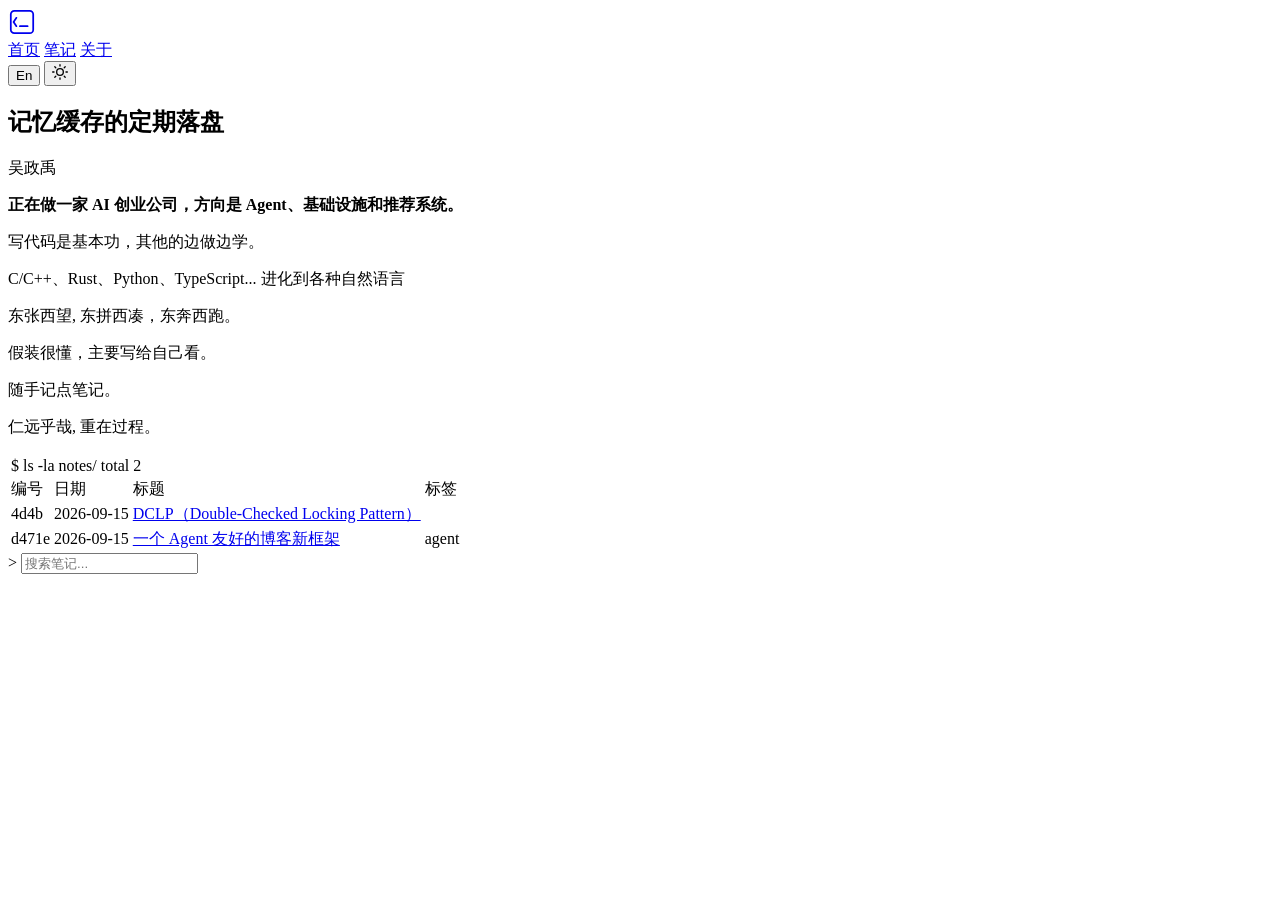
==== zh/index.html @ 862ba53a "Deploy from membox: 8bcd34fa6c7d0d629f1f5a182af9117bf412e932 edzwu/membox@8bcd34fa6c7d0d629f1f5a182a" ====
<!doctype html><html lang=zh><head><meta name=generator content="Hugo 0.160.1"><meta charset=utf-8><meta name=viewport content="width=device-width,initial-scale=1"><link rel=icon type=image/png sizes=32x32 href=/favicon-32x32.png><link rel=icon type=image/png sizes=16x16 href=/favicon-16x16.png><script>(function(){var t,e=localStorage.getItem("theme");(e==="dark"||e==="light")&&(document.documentElement.dataset.theme=e),t=localStorage.getItem("lang"),t&&(document.documentElement.dataset.savedLang=t)})()</script><title>Edward's Notes</title><meta name=description content="Intelligence is the ability to avoid doing work, yet getting the work done."><link rel=stylesheet media=screen href="/css/main.css?v=42"></head><body class=home data-site-title="Edward's Notes" data-home-url=/zh/ data-notes-url=/zh/notes/ data-about-url=/zh/about/ data-nav-home-label=首页 data-nav-notes-label=笔记 data-nav-about-label=关于><header class=site-nav id=site-nav><a href=/zh/ class=nav-logo data-nav-refresh=true aria-label=首页><svg viewBox="0 0 40 40" width="28" height="28" aria-hidden="true" fill="none" stroke="currentColor" stroke-width="2.5" stroke-linecap="round"><rect x="4" y="4" width="32" height="32" rx="5"/><polyline points="12,14 8,20 12,26"/><line x1="17" y1="26" x2="28" y2="26"/></svg></a><nav class=nav-links><a href=/zh/ data-nav-refresh=true aria-current=page>首页</a>
<a href=/zh/notes/ data-nav-refresh=true>笔记</a>
<a href=/zh/about/ data-nav-refresh=true>关于</a></nav></header><button class="lang-toggle top-btn lang-toggle-nav" data-target-lang=en data-target-url=/en/ aria-label=切换语言 title=切换语言>
En
</button>
<button class="theme-toggle top-btn theme-toggle-nav" aria-label=切换主题>
<svg class="theme-icon-sun" viewBox="0 0 24 24" width="16" height="16" fill="none" stroke="currentColor" stroke-width="2" stroke-linecap="round" stroke-linejoin="round" aria-hidden="true"><circle cx="12" cy="12" r="5"/><path d="M12 1v2m0 18v2M4.22 4.22l1.42 1.42M18.36 18.36l1.42 1.42M1 12h2m18 0h2M4.22 19.78l1.42-1.42M18.36 5.64l1.42-1.42"/></svg>
<svg class="theme-icon-moon" viewBox="0 0 24 24" width="16" height="16" fill="none" stroke="currentColor" stroke-width="2" stroke-linecap="round" stroke-linejoin="round" aria-hidden="true" style="display:none"><path d="M21 12.79A9 9 0 1111.21 3 7 7 0 0021 12.79z"/></svg></button><main class=home-main><section class=hero><div class=hero-headline><h1 class=hero-title id=typewriter-title aria-label="记忆缓存 的定期落盘"><span>记忆缓存</span><span>的定期落盘</span></h1></div><div class=hero-about><p class=hero-name>吴政禹</p><p><strong>正在做一家 AI 创业公司，方向是 Agent、基础设施和推荐系统。</strong></p><p>写代码是基本功，其他的边做边学。</p><p class=hero-skills>C/C++、Rust、Python、TypeScript... 进化到各种自然语言</p><p class=hero-motto>东张西望, 东拼西凑，东奔西跑。</p><p class=hero-motto>假装很懂，主要写给自己看。</p><p class=hero-motto>随手记点笔记。</p><p class=hero-motto>仁远乎哉, 重在过程。</p></div></section><section class=notes-section><table class=ls-table id=note-list><thead class=ls-head><tr><td colspan=4>$ ls -la notes/ <span class=ls-total>total 2</span></td></tr><tr class=ls-columns><td>编号</td><td>日期</td><td>标题</td><td>标签</td></tr></thead><tbody><tr class=ls-row data-title="dclp（double-checked locking pattern）" data-tldr=" 关键词：内存模型 / happens-before / critical section / 单例模式
背景场景 → 问题定义 → dclp 解法 → 现代写法（call_once / magic static）。
idea dclp 的核心直觉其实很朴素：
很多系统里存在 快路径 / 慢路径： 慢路径只在“第一次/偶尔”发生（初始化、构建缓存、加载配置、构建索引…） 快路径在热路径里被反复调用（每次调用都要拿到那个对象/缓存/表…） 需要： 第一次：允许慢，但必须 只做一次 之后：尽量不加锁，走 无锁快路径 dclp 的套路就是： 先无锁检查一次（走快路径） 只有“看起来需要初始化”才加锁进入慢路径 锁内再检查一次（避免重复初始化） 初始化完成后，把“对象已经可用”安全发布给其它线程 一句话：dclp 是一种“减少锁竞争”的模式，但它的正确性取决于内存模型（happens-before）。
background &amp;amp;&amp;amp; motivation 背景：哪些地方会出现“快慢系统”？ 单例/全局资源（配置中心、日志器、metrics registry、连接池…）
每次业务调用都要访问它 → 热路径 初始化只做一次 → 慢路径 懒加载缓存（lazy cache）
第一次请求时构建大对象（索引、词典、regex 编译、模型加载…） 后续请求只读缓存 一次性初始化的昂贵数据结构
例如：解析配置文件 → 生成路由表 → 构建 hash 索引 → 发布给读线程 读线程频繁读取，写线程几乎不再写 这些场景里，如果每次都 lock()，就把“慢路径的成本”扩散到了整个系统：
明明只有第一次需要慢，结果每次都付锁的成本。
" data-tags><td class=ls-id>4d4b</td><td class=ls-date>2026-09-15</td><td class=ls-title><a href=/zh/notes/4d4b/>DCLP（Double-Checked Locking Pattern）</a></td><td class=ls-tags></td></tr><tr class=ls-row data-title="一个 agent 友好的博客新框架" data-tldr="agora 是基于 hugo 的轻量个人博客框架，正在从'人类可读'向'agent 原生'演进。记录当前已实现的能力（markdown 优先、终端风格、客户端搜索），以及下一阶段的 agent 化改造方向：did 身份、rss 订阅、跨站搜索、repl 交互、批注层。" data-tags="agent "><td class=ls-id>d471e</td><td class=ls-date>2026-09-15</td><td class=ls-title><a href=/zh/notes/d471e8442e94/>一个 Agent 友好的博客新框架</a></td><td class=ls-tags><span class=ls-tag>agent</span></td></tr></tbody></table></section><div class=no-results id=no-results hidden><p>未找到匹配结果。</p></div></main><div class=repl-search><span class=repl-prompt>></span>
<input type=text id=home-search placeholder=搜索笔记... autocomplete=off></div><script src="/js/main.js?v=7"></script></body></html>
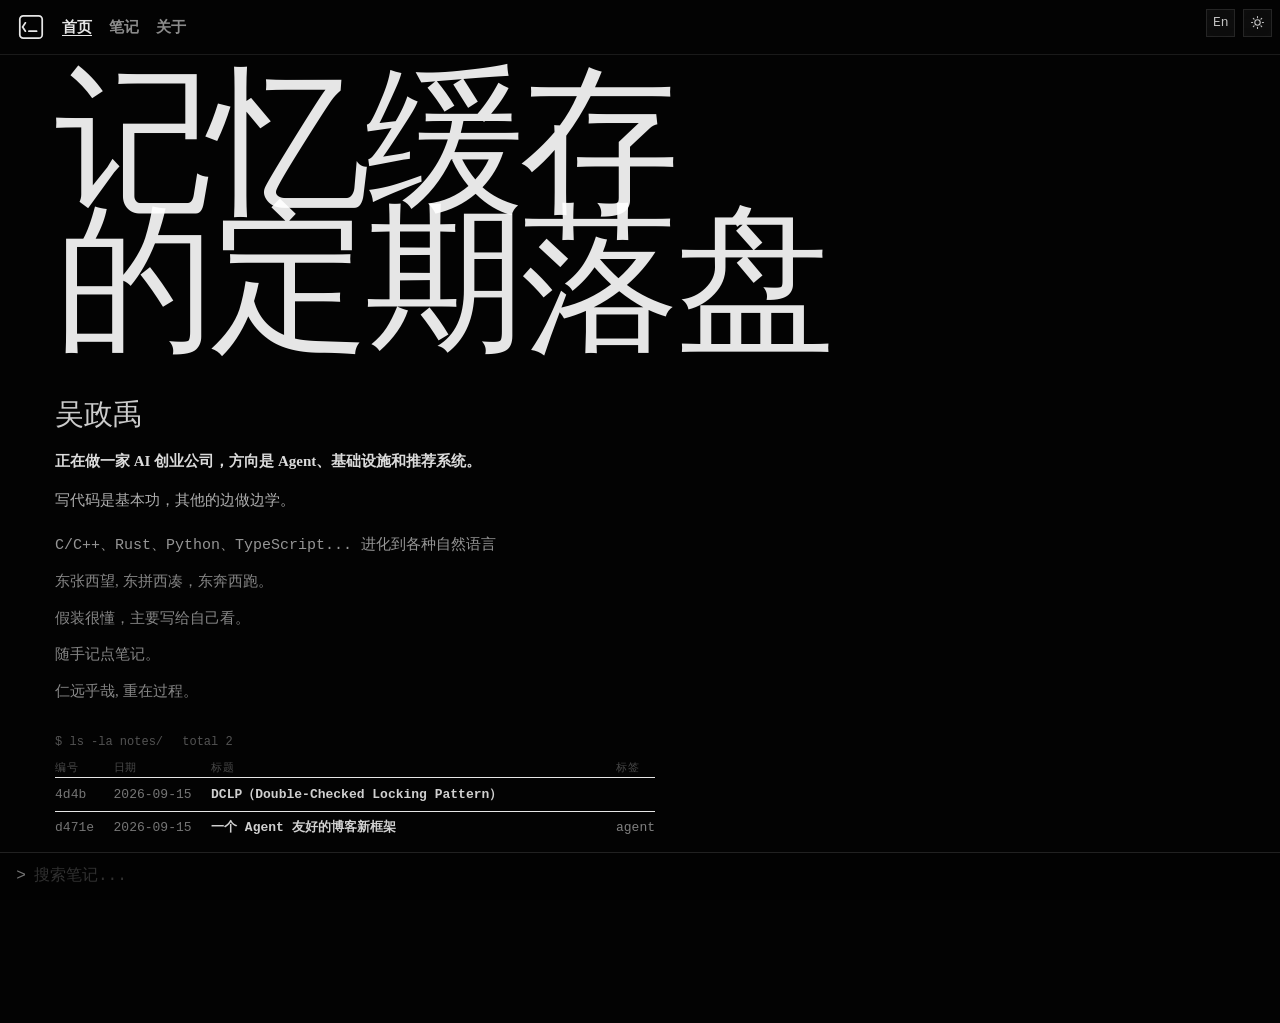
==== commit 3e313887: "Deploy from agora: 605a728e8af48f4b8d59328f6b977ad4914398e5 edzwu/agora@605a728e8af48f4b8d59328f6b97" ====
--- a/zh/index.html
+++ b/zh/index.html
@@ -1,4 +1,4 @@
-<!doctype html><html lang=zh><head><meta name=generator content="Hugo 0.160.1"><meta charset=utf-8><meta name=viewport content="width=device-width,initial-scale=1"><link rel=icon type=image/png sizes=32x32 href=/favicon-32x32.png><link rel=icon type=image/png sizes=16x16 href=/favicon-16x16.png><script>(function(){var t,e=localStorage.getItem("theme");(e==="dark"||e==="light")&&(document.documentElement.dataset.theme=e),t=localStorage.getItem("lang"),t&&(document.documentElement.dataset.savedLang=t)})()</script><title>Edward's Notes</title><meta name=description content="Intelligence is the ability to avoid doing work, yet getting the work done."><link rel=stylesheet media=screen href="/css/main.css?v=42"></head><body class=home data-site-title="Edward's Notes" data-home-url=/zh/ data-notes-url=/zh/notes/ data-about-url=/zh/about/ data-nav-home-label=首页 data-nav-notes-label=笔记 data-nav-about-label=关于><header class=site-nav id=site-nav><a href=/zh/ class=nav-logo data-nav-refresh=true aria-label=首页><svg viewBox="0 0 40 40" width="28" height="28" aria-hidden="true" fill="none" stroke="currentColor" stroke-width="2.5" stroke-linecap="round"><rect x="4" y="4" width="32" height="32" rx="5"/><polyline points="12,14 8,20 12,26"/><line x1="17" y1="26" x2="28" y2="26"/></svg></a><nav class=nav-links><a href=/zh/ data-nav-refresh=true aria-current=page>首页</a>
+<!doctype html><html lang=zh><head><meta name=generator content="Hugo 0.160.1"><meta charset=utf-8><meta name=viewport content="width=device-width,initial-scale=1"><link rel=icon type=image/png sizes=32x32 href=/favicon-32x32.png><link rel=icon type=image/png sizes=16x16 href=/favicon-16x16.png><script>(function(){var t,e=localStorage.getItem("theme");(e==="dark"||e==="light")&&(document.documentElement.dataset.theme=e),t=localStorage.getItem("lang"),t&&(document.documentElement.dataset.savedLang=t)})()</script><title>Edward's Notes</title><meta name=description content="Intelligence is the ability to avoid doing work, yet getting the work done."><link rel=stylesheet media=screen href="/css/main.css?v=43"></head><body class=home data-site-title="Edward's Notes" data-home-url=/zh/ data-notes-url=/zh/notes/ data-about-url=/zh/about/ data-nav-home-label=首页 data-nav-notes-label=笔记 data-nav-about-label=关于><header class=site-nav id=site-nav><a href=/zh/ class=nav-logo data-nav-refresh=true aria-label=首页><svg viewBox="0 0 40 40" width="28" height="28" aria-hidden="true" fill="none" stroke="currentColor" stroke-width="2.5" stroke-linecap="round"><rect x="4" y="4" width="32" height="32" rx="5"/><polyline points="12,14 8,20 12,26"/><line x1="17" y1="26" x2="28" y2="26"/></svg></a><nav class=nav-links><a href=/zh/ data-nav-refresh=true aria-current=page>首页</a>
 <a href=/zh/notes/ data-nav-refresh=true>笔记</a>
 <a href=/zh/about/ data-nav-refresh=true>关于</a></nav></header><button class="lang-toggle top-btn lang-toggle-nav" data-target-lang=en data-target-url=/en/ aria-label=切换语言 title=切换语言>
 En
--- a/css/main.css
+++ b/css/main.css
@@ -0,0 +1,2849 @@
+@font-face {
+   font-family: 'HLR'; 
+   font-style: normal; 
+   font-weight: 400; 
+   src: url(/fonts/ibmplexserif-light.woff2) format('woff2');
+}
+@font-face {
+   font-family: 'CLIG';
+   font-style: normal;
+   font-weight: 400;
+   src: url(https://fonts.clig.dev/iAWriterDuospace-Regular.woff2) format('woff2');
+}
+@font-face {
+   font-family: 'CLIG';
+   font-style: italic;
+   font-weight: 400;
+   src: url(https://fonts.clig.dev/iAWriterDuospace-Italic.woff2) format('woff2');
+}
+@font-face {
+   font-family: 'CLIG';
+   font-style: normal;
+   font-weight: 600;
+   src: url(https://fonts.clig.dev/iAWriterDuospace-Bold.woff2) format('woff2');
+}
+@font-face {
+   font-family: 'CLIG';
+   font-style: italic;
+   font-weight: 600;
+   src: url(https://fonts.clig.dev/iAWriterDuospace-BoldItalic.woff2) format('woff2');
+}
+@font-face {
+   font-family: 'CLIG';
+   font-style: normal;
+   font-weight: 800;
+   src: url(https://fonts.clig.dev/EditorialNew-Regular.woff2) format('woff2');
+}
+@font-face {
+   font-family: 'HLR'; 
+   font-style: italic; 
+   font-weight: 400; 
+   src: url(/fonts/ibmplexserif-lightitalic.woff2) format('woff2');
+}
+@font-face {
+   font-family: 'HLR'; 
+   font-style: normal; 
+   font-weight: 800; 
+   src: url(/fonts/texgyreheros-bold.woff2) format('woff2');
+}
+@font-face {
+   font-family: 'HLR'; 
+   font-style: italic; 
+   font-weight: 800; 
+   src: url(/fonts/texgyreheros-bolditalic.woff2) format('woff2');
+}
+@font-face {
+   font-family: 'CLIG-PRE'; 
+   font-style: normal; 
+   font-weight: 400; 
+   src: url(/fonts/ibmplexmono-regular.woff2) format('woff2');
+}
+@font-face {
+   font-family: 'CLIG-PRE'; 
+   font-style: normal; 
+   font-weight: 800; 
+   src: url(/fonts/ibmplexmono-bold.woff2) format('woff2');
+}
+
+* {
+   font-family: inherit;
+   font-size: inherit;
+   font-weight: inherit;
+   line-height: inherit;
+   letter-spacing: inherit;
+   vertical-align: baseline;
+    
+   margin: 0;
+   padding: 0;
+    
+   color: inherit;
+   text-decoration: none;
+   text-underline-offset: 0.2em;
+   text-decoration-thickness: 1px;
+}
+
+html {
+   font-family: 'CLIG', 'HLR', serif;
+   font-weight: 400;
+   font-size: 62.5%;
+   -webkit-font-smoothing: antialiased;
+   text-align: left;
+}
+
+body {
+   font-size: 1.55rem;
+   line-height: 1.42;
+}
+@media (min-width: 1000px) {
+   body {
+      font-size: 1.6rem;
+   }
+}
+@media (min-width: 1200px) {
+   body {
+      font-size: 17px;
+   }
+}
+@media (min-width: 1600px) {
+   body {
+      font-size: 20px;
+   }
+}
+
+@media (min-width: 901px) {
+   body {
+      display: grid;
+      grid-template-columns: 25% 75%;
+      grid-gap: 0;
+   }
+   #TableOfContents {
+      grid-column: 1 / 2;
+      grid-row: 1 / 2;
+      box-sizing: border-box;
+      margin-top: 100vh;
+   }
+   #TableOfContents > ul {
+      position: -webkit-sticky;
+      position: sticky;
+      top: 0;
+      padding: calc(1.5em *0.5) 0;
+      height: 100vh;
+      box-sizing: border-box;
+      overflow: auto;
+   }
+   main {
+      grid-column: 1 / 3;
+      grid-row: 1 / 2;
+      box-sizing: border-box;
+   }
+}
+
+@media (min-width: 901px) and (min-height: 800px) {
+   #TableOfContents > ul {
+      padding-top: 1.5em;
+   }
+}
+
+#TableOfContents {
+   text-align: left;
+   top: 0;
+   left: 0;
+   bottom: 0;
+   right: 0;
+   z-index: 100;
+   -webkit-backdrop-filter: blur(3px);
+   backdrop-filter: blur(3px);
+}
+
+#menu-button {
+   display: none;
+}
+
+@media (max-width: 900px) {
+   .menu-open {
+      overflow: hidden;
+   }
+   #menu-button {
+      display: inline-block;
+      width: 100%;
+      position: fixed;
+      top: 0;
+      left: 0;
+      right: 0;
+      text-align: right;
+      padding: calc(1.5em *0.5) 2em;
+      z-index: 200;
+      border: none;
+      background: none;
+      cursor: pointer;
+      font-weight: 800;
+      font-size: 1.1em;
+   }
+   .menu-open #menu-button {
+      display: none;
+   }
+   #TableOfContents {
+      display: none;
+      position: fixed;
+      overflow: scroll;
+      padding: calc(1.5em *0.5) 0 1.5em;
+      font-weight: 800;
+      line-height: 1.2;
+   }
+   .menu-open #TableOfContents {
+      display: block;
+   }
+}
+
+#TableOfContents ul {
+   list-style: none;
+}
+
+@media (min-width: 901px) {
+   #TableOfContents > ul {
+      max-width: 18em;
+      margin: 0 auto;
+   }
+   #TableOfContents a {
+      display: inline-block;
+      opacity: 0.7;
+      transition: opacity 0.3s ease;
+   }
+}
+
+#TableOfContents > ul > li {
+   padding: 0 1.5em;
+}
+
+#TableOfContents ul ul {
+   padding: calc(1.5em * 0.25) 0 calc(1.5em * 0.25) 1.5em;
+   font-size: 66%;
+}
+
+#TableOfContents ul ul li {
+   margin-top: 0;
+   border-top: none;
+   padding: calc(1.5em * 0.05) 0;
+}
+
+#TableOfContents a:hover,
+#TableOfContents a:focus {
+   opacity: 1;
+   text-decoration: underline;
+}
+
+#TableOfContents .active > a {
+   opacity: 1;
+}
+
+@media (max-width: 900px) {
+   #TableOfContents a {
+      font-size: 250%;
+      opacity: 1;
+      letter-spacing: -0.02em;
+   }
+}
+
+main {
+   padding: 0 1.5em;
+}
+
+@media (min-width: 901px) {
+   main > section > section {
+      padding-left: 25%;
+   }
+}
+
+main > section > h1 {
+   position: relative;
+   height: 75vh;
+   max-width: 10em;
+   margin: 0;
+   display: flex;
+   flex-direction: column;
+   justify-content: flex-start;
+   /* text-align: center; */
+   box-sizing: border-box;
+   padding: calc(1.5em * 0.1) 0 0;
+   font-size: 14vw;
+   left: -0.025em;
+   line-height: 1;
+   letter-spacing: -0.05em;
+   font-weight: 800;
+}
+@media (max-width: 750px) and (orientation: landscape) {
+   main > section > h1 {
+      font-size: 10vw;
+   }
+}
+@media (min-width: 1000px) {
+   main > section > h1 {
+      font-size: 150px;
+   }
+}
+@media (min-width: 120vh) {
+   main > section > h1 {
+      font-size: 16vh;
+   }
+}
+
+main > section > h1 + p {
+   position: relative;
+   height: 25vh;
+   display: table-cell;
+   vertical-align: bottom;
+   margin: 0 auto;
+   box-sizing: border-box;
+   padding: 0 0 1.5em;
+   max-width: 35em;
+   font-weight: 800;
+}
+
+main > section > h1 + p a {
+   display: inline;
+}
+
+.github-button {
+   margin: 1.5em auto;
+}
+
+/* HACK: this makes the table of contents highlighting work when you click on a link in the table of contents */
+section {
+   margin-bottom: 1px;
+}
+
+section section:after {
+   content: " ";
+   display: block;
+   width: 100%;
+   height: calc(33vh - (1.5em * 2));
+}
+
+section section:last-child::after {
+   content: none;
+}
+
+h2, h3 {
+   position: -webkit-sticky;
+   position: sticky;
+   top: 0;
+   margin: 0 auto 0;
+   padding: calc(1.5em *0.5) 7em calc(1.5em *0.5) 0;
+   z-index: 50;
+   font-weight: 800;
+}
+
+h3 {
+   white-space: nowrap;
+}
+
+@media (min-width: 901px) and (min-height: 800px) {
+   h2, h3 {
+      padding-top: 1.5em;
+      padding-right: 0;
+   }
+}
+
+h3:before {
+   content: attr(data-parent-heading)" ";
+   display: inline-block;
+   font-weight: 400;
+   padding-right: 0.5em;
+   position: relative;
+   opacity: 0.7;
+}
+
+h2:after, h3:after {
+   content: " ";
+   position: absolute;
+   top: calc(1.5em *-0.5);
+   left: 0;
+   right: 0;
+   bottom: 0;
+   z-index: -1;
+}
+
+h4, h5, h6 {
+   font-weight: 800;
+}
+
+h1 a.permalink {
+   display: none;
+}
+
+a.permalink::before {
+   content: "#";
+}
+
+a.permalink {
+   font-weight: 400;
+   text-decoration: none;
+   margin-left: 0.5em;
+   opacity: 0.7;
+}
+
+@media (max-width: 900px) {
+   a.permalink {
+      display: none;
+   }
+}
+
+a.permalink:hover,
+a.permalink:focus {
+   opacity: 1;
+   text-decoration: none;
+}
+
+a.permalink:hover::after,
+a.permalink:focus::after {
+   content: " permalink ";
+   font-size: 60%;
+   text-transform: uppercase;
+   vertical-align: middle;
+}
+
+main p, 
+main ol, 
+main ul,
+main iframe, 
+main img, 
+main blockquote, 
+main table, 
+main hr { 
+   margin: 1.7em 0;
+   font-weight: 400;
+}
+
+main ol li, 
+main ul li {
+   padding-left: 3em;
+}
+
+main ul li {
+   list-style: none;
+}
+
+main ul li:before {
+   content: " ";
+   position: relative;
+   float: left;
+   margin-left: -1.5em;
+   top: 0.45em;
+   width: 0.6em;
+   height: 0.6em;
+   border-radius: 50%;
+}
+
+main ol {
+   counter-reset: ordered-list;
+}
+
+main ol > li {
+   list-style: none;
+   counter-increment: ordered-list;
+}
+
+main ol > li:before {
+   content: counter(ordered-list)". ";
+   float: left;
+   min-width: 3em;
+   margin-left: -3em;
+   text-align: center;
+}
+
+main a {
+   text-decoration: underline;
+}
+
+main strong {
+   font-weight: 600;
+}
+
+main img {
+   display: block;
+   width: 100%;
+   height: auto;
+   margin: 4rem auto;
+}
+
+main quote {
+   font-style: italic;
+}
+
+main quote:before {
+   content: "\201C";
+   padding-right: 0.1em;
+}
+
+main quote:after {
+   content: "\201D";
+   padding-left: 0.05em;
+}
+
+main blockquote {
+   font-style: italic;
+   padding-left: 1.5em;
+   padding-right: 1.5em;
+   box-sizing: border-box;
+   margin: 4rem auto 0;
+}
+
+main blockquote p:first-child::before {
+   content: "\201C";
+   position: relative;
+   float: left;
+   text-align: right;
+   width: 1.4em;
+   margin-left: -1.5em;
+   padding-right: 0.1em;
+}
+
+main blockquote p:last-child::after {
+   content: "\201D";
+   padding-left: 0.05em;
+}
+
+main cite {
+   position: relative;
+   display: block;
+   padding-left: 1.5em;
+   box-sizing: border-box;
+   font-style: normal;
+   margin: 0 auto 4rem;
+}
+
+main cite:before {
+   content: "–";
+   position: relative;
+   float: left;
+   margin-left: -1.5em;
+   width: 1.5em;
+}
+
+main table {
+   width: 100%;
+   height: auto;
+   margin: 4rem auto;
+   border-collapse: collapse;
+}
+
+main table th {
+   font-weight: 600;
+   padding: calc(1.7em * 0.25) 0;
+   border-bottom: 2px solid;
+}
+
+main table td {
+   border-top: 1px solid;
+   padding: calc(1.7em * 0.25) 0;
+}
+
+main hr {
+   border: none;
+   border-bottom: 1px solid;
+   margin: 4rem auto;
+}
+
+h2+p, h3+p {
+   margin-top: calc(1.7em *0.5);
+}
+
+code {
+   font-family: 'CLIG-PRE';
+   padding: 0 0.25em;
+}
+
+pre {
+   display: block;
+   position: relative;
+   width: 100%;
+   box-sizing: border-box;
+   margin: 4rem auto;
+   padding: 2.5em 5px 5px;
+   font-size: 14px;
+   line-height: 1.8;
+   color: white;
+   border-radius: 5px;
+}
+
+pre code {
+   display: block;
+   overflow-x: auto;
+   padding: 3em 3rem;
+   font-weight: 400;
+   border-radius: 0 0 3px 3px;
+}
+
+pre code strong {
+   font-weight: 600;
+}
+
+@media (min-width: 750px) {
+   body section h2,
+   body section h3,
+   body section h4,
+   body section h5,
+   body section h6,
+   body section p,
+   body section ol,
+   body section ul,
+   body section pre,
+   body section iframe,
+   body section img,
+   body section blockquote,
+   body section table,
+   body section hr {
+      margin-left: auto;
+      margin-right: auto;
+      max-width: 78rem;
+   }
+}
+
+@media (min-width: 900px) {
+   body section h2,
+   body section h3,
+   body section h4,
+   body section h5,
+   body section h6,
+   body section p,
+   body section ol,
+   body section ul,
+   body section pre,
+   body section iframe,
+   body section img,
+   body section blockquote,
+   body section table,
+   body section hr {
+      max-width: 60rem;
+   }
+}
+
+footer {
+   margin-top: 100vh;
+   padding: 1.5em;
+   grid-column: 1 / 3;
+}
+footer a {
+   text-decoration: underline;
+}
+footer strong {
+   font-weight: 600;
+}
+
+body section iframe {
+   display: block;
+   margin-left:auto!important;
+   margin-right:auto!important;
+   width: 100%!important;
+}
+
+
+body {
+   color: rgba(0,0,0,1);
+   background: rgba(255,255,255,1);
+}
+#TableOfContents {
+   background: rgba(255,255,255,0.6);
+}
+h2:after, h3:after {
+   background: rgba(255,255,255,1);
+   box-shadow: 0 0 25px rgba(255,255,255,1);
+}
+main ul li:before {
+   background: rgba(0,0,0,1);
+}
+code {
+   background: rgba(0,0,0,0.3);
+}
+pre {
+   background: rgba(0,0,0,0.3);
+}
+pre code {
+   color: rgb(255,255,255,1);
+   background: rgba(0,0,0,0.5);
+}
+/* ===== Homepage & List Page Overrides ===== */
+/* ===== Homepage: sidebar + post list ===== */
+/* ===== Global nav & search ===== */
+.site-nav {
+   display: flex;
+   align-items: center;
+   gap: 1em;
+   position: relative;
+   z-index: 90;
+   padding: calc(1.5em * 0.5) 1em;
+   border-bottom: 1px solid rgba(0,0,0,0.1);
+}
+
+.nav-logo {
+   display: inline-flex;
+   align-items: center;
+   justify-content: center;
+   text-decoration: none;
+   flex-shrink: 0;
+}
+
+.nav-logo svg {
+   display: block;
+}
+
+.nav-links {
+   display: flex;
+   gap: 1em;
+   align-items: center;
+}
+
+.nav-links a {
+   font-weight: 800;
+   font-size: 0.9em;
+   text-decoration: none;
+   opacity: 0.6;
+   transition: opacity 0.2s ease;
+}
+
+.nav-links a:hover,
+.nav-links a[aria-current="page"] {
+   opacity: 1;
+   text-decoration: underline;
+}
+
+.theme-toggle {
+   margin-left: auto;
+   display: inline-flex;
+   align-items: center;
+   justify-content: center;
+   background: none;
+   border: none;
+   cursor: pointer;
+   padding: 0.25em;
+   opacity: 0.55;
+   transition: opacity 0.2s ease;
+   color: inherit;
+}
+
+.theme-toggle:hover {
+   opacity: 1;
+}
+
+.lang-toggle {
+   display: inline-flex;
+   align-items: center;
+   justify-content: center;
+   background: none;
+   border: none;
+   cursor: pointer;
+   padding: 0.25em 0.35em;
+   opacity: 0.55;
+   transition: opacity 0.2s ease;
+   color: inherit;
+   font-family: 'CLIG-PRE', monospace;
+   font-size: 13px;
+   min-width: 1.8em;
+}
+
+.lang-toggle:hover {
+   opacity: 1;
+}
+
+.top-btn {
+   display: inline-flex;
+   align-items: center;
+   justify-content: center;
+   background: rgba(128,128,128,0.1);
+   border: 1px solid rgba(128,128,128,0.25);
+   cursor: pointer;
+   padding: 0.45rem;
+   color: inherit;
+   font-family: 'CLIG-PRE', monospace;
+   font-size: 13px;
+   line-height: 1;
+   min-width: 2.2em;
+   min-height: 2.2em;
+   opacity: 0.85;
+   transition: opacity 0.2s ease, background 0.2s ease, border-color 0.2s ease;
+   -webkit-backdrop-filter: blur(12px);
+   backdrop-filter: blur(12px);
+   box-sizing: border-box;
+}
+
+.top-btn:hover {
+   opacity: 1;
+   background: rgba(128,128,128,0.18);
+   border-color: rgba(128,128,128,0.4);
+}
+
+.top-btn svg {
+   width: 1em;
+   height: 1em;
+}
+
+.article-back {
+   display: none;
+   text-decoration: none;
+}
+
+.toc-back {
+   display: inline-block;
+   margin-bottom: 1.2em;
+   font-weight: 800;
+   font-size: 1.15em;
+   opacity: 0.55;
+   text-decoration: none;
+}
+
+.toc-back:hover,
+.toc-back:focus {
+   opacity: 1;
+   text-decoration: underline;
+}
+
+@media (min-width: 901px) {
+   .lang-toggle-nav {
+      display: inline-flex;
+      position: fixed;
+      top: 0.85rem;
+      right: 4.5rem;
+      top: max(0.85rem, env(safe-area-inset-top));
+      right: max(4.5rem, env(safe-area-inset-right));
+      z-index: 200;
+      margin-left: 0;
+   }
+   .theme-toggle-nav {
+      display: inline-flex;
+      position: fixed;
+      top: 0.85rem;
+      right: 0.85rem;
+      top: max(0.85rem, env(safe-area-inset-top));
+      right: max(0.85rem, env(safe-area-inset-right));
+      z-index: 200;
+      margin-left: 0;
+   }
+   .theme-toggle-left {
+      display: inline-flex;
+      position: fixed;
+      top: 0.85rem;
+      left: 0.85rem;
+      top: max(0.85rem, env(safe-area-inset-top));
+      left: max(0.85rem, env(safe-area-inset-left));
+      z-index: 200;
+      margin-left: 0;
+   }
+
+   /* Article page: both toggles sit side-by-side on the right */
+   .single-page .theme-toggle-left {
+      left: auto;
+      right: 0.85rem;
+      right: max(0.85rem, env(safe-area-inset-right));
+   }
+}
+
+@media (max-width: 900px) {
+   .lang-toggle-nav,
+   .theme-toggle-nav {
+      top: 0.85rem;
+      top: max(0.85rem, env(safe-area-inset-top));
+      bottom: auto;
+      z-index: 201;
+      margin-left: 0;
+   }
+   .lang-toggle-nav {
+      display: inline-flex;
+      position: fixed;
+      right: 4.5rem;
+      right: max(4.5rem, env(safe-area-inset-right));
+   }
+   .theme-toggle-nav {
+      display: inline-flex;
+      position: fixed;
+      right: 0.85rem;
+      right: max(0.85rem, env(safe-area-inset-right));
+   }
+   .theme-toggle-left {
+      display: inline-flex;
+      position: fixed;
+      top: calc(1.5em * 0.5);
+      left: 1.5em;
+      z-index: 201;
+      margin-left: 0;
+   }
+}
+
+/* REPL search */
+.repl-search {
+   position: fixed;
+   bottom: 0;
+   left: 0;
+   right: 0;
+   z-index: 100;
+   display: flex;
+   align-items: center;
+   gap: 0.5em;
+   padding: 0.75em 1em;
+   border-top: 1px solid rgba(0,0,0,0.15);
+   background: rgba(255,255,255,0.95);
+   font-family: 'CLIG-PRE', monospace;
+   font-size: 0.95em;
+}
+
+.repl-prompt {
+   opacity: 0.5;
+   flex-shrink: 0;
+}
+
+#home-search {
+   flex: 1;
+   border: none;
+   background: transparent;
+   outline: none;
+   font-family: 'CLIG-PRE', monospace;
+   font-size: inherit;
+   color: inherit;
+   padding: 0;
+   min-width: 0;
+}
+
+#home-search::placeholder {
+   opacity: 0.4;
+}
+
+/* ===== Homepage ===== */
+body.home {
+   display: block;
+   color: rgba(255,255,255,0.9);
+   background: rgb(3,3,3);
+}
+
+.home #menu-button,
+.home #TableOfContents {
+   display: none;
+}
+
+.home .site-nav {
+   color: rgba(255,255,255,0.9);
+   background: rgb(3,3,3);
+   border-bottom-color: rgba(255,255,255,0.09);
+}
+
+.home .repl-search {
+   background: rgba(3,3,3,0.95);
+   border-top-color: rgba(255,255,255,0.12);
+}
+
+.home-main {
+   max-width: none;
+   margin: 0;
+   padding: 0.9em clamp(26px, 4.3vw, 56px) 5.5em;
+}
+
+/* Hero */
+.hero {
+   min-height: auto;
+   display: flex;
+   flex-direction: column;
+   align-items: flex-start;
+   justify-content: flex-start;
+   text-align: left;
+   width: 100%;
+   max-width: 64em;
+   margin: 0;
+   padding: 0.25em 0 1.45em;
+   box-sizing: border-box;
+}
+
+.hero-headline {
+   width: 100%;
+}
+
+.hero-title {
+   font-family: 'HLR', serif;
+   font-weight: 400;
+   font-size: clamp(66px, 12.5vw, 172px);
+   line-height: 0.86;
+   letter-spacing: -0.032em;
+   margin: 0;
+   padding: 0;
+}
+
+.hero-title > span {
+   display: block;
+}
+
+.type-char {
+   display: inline;
+}
+
+.type-cursor {
+   display: inline;
+   animation: blink 1s step-end infinite;
+}
+
+@keyframes blink {
+   0%, 100% { opacity: 1; }
+   50% { opacity: 0; }
+}
+
+.hero-about {
+   margin-top: 2.9em;
+   max-width: 52rem;
+   color: rgba(255,255,255,0.68);
+   line-height: 1.68;
+}
+
+.hero-about p {
+   margin: 0;
+   font-size: 15px;
+}
+
+.hero-about p + p {
+   margin-top: 0.9em;
+}
+
+.hero-name {
+   font-family: 'HLR', serif !important;
+   font-size: clamp(28px, 2.25vw, 34px) !important;
+   line-height: 1.05;
+   margin-bottom: 0.7em !important;
+   color: rgba(255,255,255,0.8);
+}
+
+.hero-oneline {
+   font-size: 14px;
+   opacity: 0.5;
+   font-weight: 400;
+   margin-left: 0.3em;
+}
+
+.hero-skills {
+   font-family: 'CLIG-PRE', monospace;
+   font-size: 15px !important;
+   margin-top: 1.35em !important;
+   color: rgba(255,255,255,0.58) !important;
+}
+
+.hero-motto {
+   margin-top: 0.75em !important;
+   color: rgba(255,255,255,0.52) !important;
+}
+
+.hero-about strong {
+   color: rgba(255,255,255,0.86);
+   font-weight: 800;
+}
+
+/* Notes section */
+.notes-section {
+   width: 100%;
+   max-width: none;
+   margin: 0;
+   padding: 0 0 5em;
+}
+
+.ls-page-main {
+   width: 100%;
+   max-width: 88em;
+   margin: 0 auto;
+   padding: 1em 1.2em 5.5em;
+}
+
+.ls-section {
+   width: 100%;
+   max-width: none;
+   margin: 0;
+}
+
+.notes-index-main {
+   width: 100%;
+   max-width: 96em;
+   margin: 0 auto;
+   padding: 1em 2em 5.5em 1em;
+}
+
+.notes-index-section {
+   width: 100%;
+}
+
+@media (max-width: 900px) {
+   .home-main {
+      padding-top: 0.6em;
+   }
+
+   .hero {
+      justify-content: flex-start;
+      min-height: auto;
+      max-width: 100%;
+      padding-top: 0.1em;
+   }
+
+   .hero-title {
+      font-size: clamp(48px, 13vw, 96px);
+      line-height: 0.9;
+   }
+
+   .hero-about {
+      margin-top: 1.8em;
+      max-width: 100%;
+      line-height: 1.62;
+   }
+
+   .hero-about p {
+      font-size: 14px;
+   }
+
+   .hero-about p + p {
+      margin-top: 0.85em;
+   }
+
+   .hero-about br {
+      display: initial;
+   }
+
+   .hero-name {
+      font-size: 25px !important;
+   }
+
+   .notes-section {
+      width: 100%;
+      padding-left: 1.15em;
+      padding-right: 1.15em;
+      box-sizing: border-box;
+   }
+
+   .ls-page-main {
+      padding-left: 1.15em;
+      padding-right: 1.15em;
+      box-sizing: border-box;
+   }
+
+   .notes-index-main {
+      padding-left: 1.15em;
+      padding-right: 1.15em;
+      box-sizing: border-box;
+   }
+}
+
+/* ls table */
+.ls-table {
+   width: 100%;
+   border-collapse: collapse;
+   font-family: 'CLIG-PRE', monospace;
+   font-size: 13px;
+   line-height: 1.5;
+   table-layout: auto;
+   margin: 0;
+}
+
+.ls-head {
+   border-bottom: 1px solid rgba(0,0,0,0.2);
+}
+
+.ls-head td {
+   border-top: none;
+   padding: 0.4em 0;
+   opacity: 0.35;
+   font-size: 12px;
+}
+
+.ls-columns td {
+   padding: 0.3em 0 0.1em;
+   opacity: 0.3;
+   font-size: 11px;
+   text-transform: uppercase;
+   letter-spacing: 0.05em;
+}
+
+.ls-total {
+   margin-left: 1em;
+}
+
+.ls-row {
+   border-bottom: 1px solid rgba(0,0,0,0.1);
+   transition: background 0.15s ease;
+}
+
+.ls-row:last-child {
+   border-bottom: none;
+}
+
+.ls-row:hover {
+   background: rgba(0,0,0,0.03);
+}
+
+.ls-row[hidden] {
+   display: none;
+}
+
+.ls-id,
+.ls-date {
+   white-space: nowrap;
+   padding: 0.5em 1.5em 0.5em 0;
+   opacity: 0.5;
+   width: 1%;
+}
+
+.ls-title {
+   width: 100%;
+   padding: 0.5em 1.5em 0.5em 0;
+}
+
+.ls-title a {
+   font-weight: 600;
+   text-decoration: none;
+   font-family: inherit;
+   font-size: 13px;
+   opacity: 0.9;
+}
+
+.ls-title a:hover {
+   text-decoration: underline;
+}
+
+.ls-tags {
+   white-space: nowrap;
+   text-align: right;
+   padding: 0.5em 0;
+   width: 1%;
+}
+
+.ls-tag {
+   display: inline-block;
+   opacity: 0.55;
+}
+
+.ls-tag + .ls-tag:before {
+   content: " ";
+}
+
+.notes-index-table {
+   width: 100%;
+   border-collapse: collapse;
+   font-family: 'CLIG-PRE', monospace;
+   font-size: 13px;
+   line-height: 1.5;
+   table-layout: auto;
+   margin: 0;
+}
+
+.notes-index-head {
+   border-bottom: 1px solid rgba(0,0,0,0.2);
+}
+
+.notes-index-head td {
+   border-top: none;
+   padding: 0.4em 0;
+   opacity: 0.35;
+   font-size: 12px;
+}
+
+.notes-index-columns td {
+   padding: 0.3em 0 0.1em;
+   opacity: 0.3;
+   font-size: 11px;
+   text-transform: uppercase;
+   letter-spacing: 0.05em;
+}
+
+.notes-index-total {
+   margin-left: 1em;
+}
+
+.notes-index-row {
+   border-bottom: 1px solid rgba(0,0,0,0.1);
+   transition: background 0.15s ease;
+}
+
+.notes-index-row:last-child {
+   border-bottom: none;
+}
+
+.notes-index-row:hover {
+   background: rgba(0,0,0,0.03);
+}
+
+.notes-index-id,
+.notes-index-date {
+   white-space: nowrap;
+   padding: 0.5em 1.5em 0.5em 0;
+   opacity: 0.5;
+   width: 1%;
+}
+
+.notes-index-title {
+   width: 100%;
+   padding: 0.5em 1.5em 0.5em 0;
+}
+
+.notes-index-title a {
+   font-weight: 600;
+   text-decoration: none;
+   font-family: inherit;
+   font-size: 13px;
+   opacity: 0.9;
+}
+
+.notes-index-title a:hover {
+   text-decoration: underline;
+}
+
+.notes-index-tags {
+   white-space: nowrap;
+   text-align: right;
+   padding: 0.5em 0;
+   width: 1%;
+}
+
+.notes-index-tag {
+   display: inline-block;
+   opacity: 0.55;
+}
+
+.notes-index-tag + .notes-index-tag:before {
+   content: " ";
+}
+
+.no-results {
+   padding: 2em 0;
+   text-align: center;
+   opacity: 0.5;
+   font-family: 'CLIG-PRE', monospace;
+}
+
+/* ===== Article meta & TLDR ===== */
+.page-toc {
+   display: none;
+}
+
+.article-meta {
+   text-align: center;
+   margin: 1.35em 0 2.2em;
+   font-size: 0.9em;
+   opacity: 0.5;
+}
+
+.article-meta time + .article-tags:before {
+   content: " · ";
+}
+
+.article-tag {
+   text-decoration: none;
+}
+
+.article-tag:hover {
+   text-decoration: underline;
+}
+
+.article-tldr {
+   display: flex;
+   align-items: flex-start;
+   gap: 0.9em;
+   max-width: 30.5em;
+   margin: 0 auto;
+   padding: 0.9em 1.2em;
+   border-left: none;
+   font-size: 0.95em;
+   line-height: 1.5;
+   opacity: 0.85;
+}
+
+.article-tldr-rule {
+   flex: 0 0 auto;
+   width: 3px;
+   height: 2.3em;
+   margin-top: 0.15em;
+   background: currentColor;
+}
+
+.article-tldr-copy {
+   min-width: 0;
+}
+
+.article-tldr strong {
+   display: inline;
+   margin-right: 0.55em;
+   font-weight: 600;
+}
+
+.single-main .article-meta,
+.single-main .article-tldr {
+   max-width: var(--article-measure);
+}
+
+.single-main .article-meta {
+   text-align: left;
+}
+
+.single-main .article-tldr {
+   margin-left: 0;
+   margin-right: 0;
+}
+
+.single-main {
+   --article-measure: min(100%, 72rem);
+   --article-hero-measure: min(100%, 112rem);
+   --article-title-measure: 6em;
+   padding: 0 clamp(20px, 5vw, 72px) 6em;
+   font-size: 16px;
+   line-height: 1.45;
+   overflow-wrap: break-word;
+}
+
+.single-main article {
+   max-width: var(--article-hero-measure);
+   margin: 0 auto;
+}
+
+.single-main article > section {
+   margin-bottom: 0;
+}
+
+.single-main article > section::after,
+.single-main article section section::after {
+   content: none;
+}
+
+.single-main h1 {
+   font-family: 'CLIG', 'HLR', serif;
+   display: flex;
+   align-items: center;
+   justify-content: center;
+   min-height: 75vh;
+   box-sizing: border-box;
+   padding: 0.5em 0 0;
+   font-size: clamp(56px, 12vw, 150px);
+   font-weight: 800;
+   line-height: 1;
+   letter-spacing: -0.02em;
+   text-align: center;
+   margin: 0 auto;
+   max-width: var(--article-title-measure);
+}
+
+@media (min-width: 744px) {
+   .single-main h1 {
+      font-size: clamp(72px, 13vw, 165px);
+   }
+}
+
+@media (min-width: 120vh) {
+   .single-main h1 {
+      font-size: min(16vh, 165px);
+   }
+}
+
+.single-main .article-tldr {
+   min-height: 25vh;
+   box-sizing: border-box;
+   padding-top: calc(12.5vh - 2.6em);
+   padding-bottom: 1.7em;
+   text-align: left;
+   max-width: min(100%, 38em);
+   margin: 0 auto;
+}
+
+.single-main .article-meta {
+   max-width: var(--article-measure);
+   margin-left: auto;
+   margin-right: auto;
+   text-align: left;
+   font-family: 'CLIG', 'HLR', serif;
+}
+
+.single-main h2,
+.single-main h3 {
+   position: -webkit-sticky;
+   position: sticky;
+   top: 0;
+   padding: 0.58em 8.5rem 0.58em 0;
+   z-index: 45;
+   max-width: var(--article-measure);
+   line-height: 1.18;
+}
+
+.single-main h2 {
+   font-size: 1.45em;
+   margin-top: 1.9em;
+   margin-bottom: 0.45em;
+}
+
+.single-main h3 {
+   font-size: 1.1em;
+   margin-top: 1.45em;
+   margin-bottom: 0.38em;
+   white-space: normal;
+}
+
+.single-main h3::before {
+   content: attr(data-parent-heading)" ";
+   display: inline-block;
+   font-weight: 400;
+   padding-right: 0.45em;
+   opacity: 0.52;
+}
+
+.single-main h2::after,
+.single-main h3::after {
+   content: " ";
+   position: absolute;
+   top: 0;
+   left: -0.7em;
+   right: -0.7em;
+   bottom: 0;
+   z-index: -1;
+   background: rgba(255,255,255,0.74);
+   -webkit-backdrop-filter: blur(8px);
+   backdrop-filter: blur(8px);
+}
+
+.single-main p,
+.single-main ol,
+.single-main ul,
+.single-main blockquote,
+.single-main table,
+.single-main hr,
+.single-main pre {
+   max-width: var(--article-measure);
+}
+
+.single-main p,
+.single-main li {
+   font-size: 1em;
+}
+
+.single-main li {
+   line-height: 1.45;
+}
+
+.single-main ol li,
+.single-main ul li {
+   padding-left: 1.55em;
+}
+
+.single-main ul li::before {
+   margin-left: -1.05em;
+   top: 0.58em;
+   width: 0.38em;
+   height: 0.38em;
+}
+
+.single-main ol > li::before {
+   min-width: 1.55em;
+   margin-left: -1.55em;
+   text-align: left;
+}
+
+.single-main p,
+.single-main ol,
+.single-main ul {
+   margin-top: 1em;
+   margin-bottom: 1em;
+}
+
+@media (min-width: 1200px) {
+   .single-main {
+      font-size: 17px;
+   }
+}
+
+@media (min-width: 1600px) {
+   .single-main {
+      font-size: 20px;
+   }
+}
+
+.single-main pre {
+   font-size: 14px;
+}
+
+.single-main pre code {
+   padding: 1.4em 1.5em;
+}
+
+.single-main table,
+.single-main pre {
+   overflow-x: auto;
+}
+
+.single-main table {
+   display: block;
+   width: max-content;
+   max-width: var(--article-measure);
+}
+
+.single-main code {
+   overflow-wrap: break-word;
+}
+
+@media (min-width: 1180px) {
+   body.single-page {
+      display: grid;
+      grid-template-columns: 25% minmax(0, 75%);
+   }
+
+   .single-page .page-toc {
+      display: block;
+      grid-column: 1 / 2;
+      grid-row: 1 / 2;
+      align-self: start;
+      position: sticky;
+      top: 0;
+      height: 100vh;
+      box-sizing: border-box;
+      overflow: auto;
+      margin-top: 100vh;
+      padding: calc(1.7em * 0.5) clamp(20px, 3vw, 40px) 1.7em 0;
+      font-family: 'CLIG', 'HLR', serif;
+      font-size: 1.05em;
+      font-weight: 800;
+      line-height: 1.4;
+      border-right: none;
+   }
+
+   .single-page main {
+      grid-column: 2 / 3;
+      grid-row: 1 / 2;
+      --article-sidebar-width: 25vw;
+      padding-left: clamp(28px, 4vw, 72px);
+      padding-right: clamp(28px, 6vw, 96px);
+   }
+
+   .single-main article {
+      margin-left: 0;
+      margin-right: auto;
+   }
+
+   .single-main h1,
+   .single-main .article-tldr {
+      transform: translateX(calc(var(--article-sidebar-width) / -2));
+   }
+
+   .single-page #TableOfContents {
+      margin-top: 0;
+      position: static;
+      background: transparent;
+      -webkit-backdrop-filter: none;
+      backdrop-filter: none;
+   }
+
+   .single-page #TableOfContents > ul {
+      position: static;
+      height: auto;
+      max-width: 18em;
+      margin: 0 auto;
+      padding: 0;
+      overflow: visible;
+   }
+
+   .single-page #TableOfContents > ul > li {
+      padding: 0 1.7em;
+      margin-bottom: 0;
+   }
+
+   .single-page #TableOfContents ul li + li {
+      padding-top: calc(1.7em * 0.25);
+   }
+
+   .single-page #TableOfContents ul ul {
+      padding: 0.5em 0 0 1.7em;
+      font-size: 75%;
+      letter-spacing: 0.025em;
+      opacity: 1;
+   }
+
+   .single-page #TableOfContents a {
+      display: inline-block;
+      opacity: 0.5;
+   }
+
+   .single-page #TableOfContents a:hover,
+   .single-page #TableOfContents a:focus,
+   .single-page #TableOfContents .active > a {
+      opacity: 1;
+   }
+
+   .single-page #menu-button {
+      display: none;
+   }
+
+   .single-page .toc-back {
+      display: none;
+   }
+
+   .single-page .article-back {
+      display: inline-flex;
+      position: fixed;
+      top: 0.85rem;
+      top: max(0.85rem, env(safe-area-inset-top));
+      right: 8.15rem;
+      right: max(8.15rem, env(safe-area-inset-right));
+      z-index: 200;
+      margin-left: 0;
+   }
+
+   .single-main h2,
+   .single-main h3 {
+      padding-right: 0;
+   }
+}
+
+@media (max-width: 1179px) {
+   .single-page {
+      --article-menu-right: clamp(28px, 4vw, 56px);
+      --article-action-right: clamp(1.45rem, 4.5vw, 2.2rem);
+      --article-action-bottom: calc(5.4rem + env(safe-area-inset-bottom));
+      --article-action-gap: 2.8em;
+   }
+
+   .single-page.menu-open {
+      display: block;
+      overflow: auto;
+      min-height: var(--toc-scroll-height, 100vh);
+   }
+
+   .single-page.menu-open main {
+      max-height: var(--toc-scroll-height, 100vh);
+      overflow: hidden;
+      pointer-events: none;
+      user-select: none;
+   }
+
+   .single-page.menu-open::before {
+      content: "";
+      position: fixed;
+      inset: 0;
+      z-index: 170;
+      pointer-events: none;
+      background: rgba(255,255,255,0.62);
+      -webkit-backdrop-filter: blur(10px);
+      backdrop-filter: blur(10px);
+   }
+
+   .single-page #menu-button {
+      display: inline-block;
+      width: auto;
+      min-width: 0;
+      min-height: 0;
+      position: fixed;
+      top: 0.85rem;
+      top: max(0.85rem, env(safe-area-inset-top));
+      left: auto;
+      right: var(--article-menu-right);
+      right: max(var(--article-menu-right), env(safe-area-inset-right));
+      z-index: 200;
+      padding: 0;
+      border: none;
+      background: transparent;
+      -webkit-backdrop-filter: none;
+      backdrop-filter: none;
+      color: inherit;
+      cursor: pointer;
+      font-family: 'CLIG', 'HLR', serif;
+      font-size: clamp(20px, 2.3vw, 26px);
+      font-weight: 800;
+      line-height: 1.4;
+      box-sizing: border-box;
+      opacity: 0.5;
+   }
+
+   .single-page.menu-open #menu-button {
+      opacity: 1;
+   }
+
+   .single-page .page-toc {
+      display: none;
+   }
+
+   .single-page.menu-open .page-toc {
+      display: flex;
+      flex-direction: column;
+      justify-content: flex-start;
+      position: absolute;
+      top: 0;
+      left: 0;
+      right: 0;
+      z-index: 180;
+      box-sizing: border-box;
+      min-height: var(--toc-scroll-height, 100vh);
+      overflow: visible;
+      padding: clamp(5rem, 12vh, 7rem) 0 1.7em;
+      padding: calc(clamp(5rem, 12vh, 7rem) + env(safe-area-inset-top)) 0 calc(1.7em + env(safe-area-inset-bottom));
+      background: transparent;
+      -webkit-backdrop-filter: none;
+      backdrop-filter: none;
+      font-family: 'CLIG', 'HLR', serif;
+      font-weight: 800;
+      line-height: 1.4;
+   }
+
+   .single-page.menu-open #TableOfContents {
+      display: block;
+      position: static;
+      padding: 0;
+      width: 100%;
+      max-width: none;
+      margin-top: 0;
+      background: transparent;
+      -webkit-backdrop-filter: none;
+      backdrop-filter: none;
+   }
+
+   .single-page.menu-open .toc-back {
+      display: none;
+   }
+
+   .single-page.menu-open #TableOfContents > ul {
+      max-width: none;
+      margin: 0;
+   }
+
+   .single-page #TableOfContents a {
+      font-size: 200%;
+      letter-spacing: 0;
+      opacity: 1;
+   }
+
+   .single-page #TableOfContents > ul > li {
+      padding: 0 1.7em;
+      margin-bottom: 0;
+   }
+
+   .single-page #TableOfContents ul li + li {
+      padding-top: calc(1.7em * 0.25);
+   }
+
+   .single-page #TableOfContents ul ul {
+      padding: 0.5em 0 0 1.7em;
+      font-size: 75%;
+      opacity: 1;
+   }
+
+   .single-main {
+      padding-top: 0;
+      font-size: 16px;
+   }
+
+   /* Article action buttons: thumb-friendly stack above the search bar on narrow screens */
+   .single-page .theme-toggle-left,
+   .single-page .lang-toggle-nav {
+      position: fixed;
+      left: auto;
+      right: var(--article-action-right);
+      right: max(var(--article-action-right), env(safe-area-inset-right));
+      top: auto;
+      bottom: auto;
+      z-index: 201;
+   }
+   .single-page .theme-toggle-left {
+      bottom: var(--article-action-bottom);
+   }
+   .single-page .lang-toggle-nav {
+      bottom: calc(var(--article-action-bottom) + var(--article-action-gap));
+   }
+
+   .single-page .article-back {
+      display: inline-flex;
+      position: fixed;
+      top: auto;
+      bottom: calc(var(--article-action-bottom) + var(--article-action-gap) * 2);
+      right: var(--article-action-right);
+      right: max(var(--article-action-right), env(safe-area-inset-right));
+      z-index: 201;
+      margin-left: 0;
+   }
+}
+
+@media (min-width: 1180px) and (max-width: 1400px) {
+   .single-page {
+      --article-action-right: clamp(1.45rem, 2.4vw, 2.4rem);
+      --article-action-bottom: calc(5.4rem + env(safe-area-inset-bottom));
+      --article-action-gap: 2.8em;
+   }
+
+   .single-page .theme-toggle-left,
+   .single-page .lang-toggle-nav {
+      position: fixed;
+      left: auto;
+      right: var(--article-action-right);
+      right: max(var(--article-action-right), env(safe-area-inset-right));
+      top: auto;
+      bottom: auto;
+      z-index: 201;
+   }
+
+   .single-page .theme-toggle-left {
+      bottom: var(--article-action-bottom);
+   }
+
+   .single-page .lang-toggle-nav {
+      bottom: calc(var(--article-action-bottom) + var(--article-action-gap));
+   }
+
+   .single-page .article-back {
+      display: inline-flex;
+      position: fixed;
+      top: auto;
+      bottom: calc(var(--article-action-bottom) + var(--article-action-gap) * 2);
+      right: var(--article-action-right);
+      right: max(var(--article-action-right), env(safe-area-inset-right));
+      z-index: 201;
+      margin-left: 0;
+   }
+}
+
+@media (max-width: 480px) {
+   .single-main {
+      padding-top: 0;
+      padding-left: 18px;
+      padding-right: 18px;
+      font-size: 15.5px;
+      line-height: 1.48;
+   }
+
+   .single-main h2,
+   .single-main h3 {
+      padding-right: 6.4rem;
+   }
+}
+
+@supports not ((-webkit-backdrop-filter: blur(1px)) or (backdrop-filter: blur(1px))) {
+   .single-page #menu-button {
+      background: transparent;
+   }
+
+   .single-page.menu-open .page-toc {
+      background: transparent;
+   }
+
+   .single-main h2::after,
+   .single-main h3::after {
+      background: rgba(255,255,255,0.96);
+   }
+
+   @media (prefers-color-scheme: dark) {
+      html:not([data-theme]) .single-page #menu-button,
+      html:not([data-theme]) .single-main h2::after,
+      html:not([data-theme]) .single-main h3::after {
+         background: rgba(0,0,0,0.96);
+      }
+      html:not([data-theme]) .single-page.menu-open::before {
+         background: rgba(0,0,0,0.82);
+      }
+      html:not([data-theme]) .single-page #menu-button {
+         background: transparent;
+      }
+   }
+}
+
+html[data-theme="dark"] .single-page #menu-button {
+   background: transparent;
+}
+html[data-theme="dark"] .single-page.menu-open .page-toc {
+   background: transparent;
+}
+html[data-theme="dark"] .single-page.menu-open::before {
+   background: rgba(0,0,0,0.82);
+}
+html[data-theme="dark"] .single-main h2::after,
+html[data-theme="dark"] .single-main h3::after {
+   background: rgba(0,0,0,0.96);
+}
+
+/* ===== List page ===== */
+body.list-page,
+body.about-page {
+   display: block;
+}
+
+.list-page #menu-button,
+.list-page #TableOfContents {
+   display: none;
+}
+
+.list-page main {
+   grid-column: auto;
+   grid-row: auto;
+   max-width: 100%;
+}
+
+.list-page-main {
+   max-width: 42em;
+   margin: 0 auto;
+   padding: 0 1em;
+}
+
+.page-header {
+   padding: 2em 1em 1em;
+   text-align: center;
+}
+
+.page-header h1 {
+   font-weight: 800;
+   font-size: 2.5em;
+   line-height: 1;
+   letter-spacing: -0.02em;
+   margin: 0;
+}
+
+.page-count {
+   margin-top: 0.5em;
+   font-size: 0.9em;
+   opacity: 0.5;
+}
+
+@media (prefers-color-scheme: dark) {
+   html:not([data-theme]) body {
+      color: rgba(255,255,255,1);
+      background: rgba(0,0,0,1);
+   }
+   html:not([data-theme]) #TableOfContents {
+      background: rgba(0,0,0,0.6);
+   }
+   html:not([data-theme]) h2:after,
+   html:not([data-theme]) h3:after {
+      background: rgba(0,0,0,1);
+      box-shadow: 0 0 25px rgba(0,0,0,1);
+   }
+   html:not([data-theme]) main ul li:before {
+      background: rgba(255,255,255,1);
+   }
+   html:not([data-theme]) code {
+      background: rgba(80,80,80,1);
+   }
+   html:not([data-theme]) pre {
+      background: rgba(126,126,126,0.3);
+   }
+   html:not([data-theme]) pre code {
+      background: rgba(80,80,80,1);
+   }
+   html:not([data-theme]) .repl-search {
+      background: rgba(0,0,0,0.95);
+      border-top-color: rgba(255,255,255,0.15);
+   }
+   html:not([data-theme]) .single-page.menu-open .page-toc {
+      background: transparent;
+   }
+   html:not([data-theme]) .single-page.menu-open::before {
+      background: rgba(0,0,0,0.62);
+   }
+   html:not([data-theme]) .single-page #TableOfContents {
+      background: transparent;
+   }
+   html:not([data-theme]) .single-main h2::after,
+   html:not([data-theme]) .single-main h3::after {
+      background: rgba(0,0,0,0.74);
+      box-shadow: none;
+   }
+   html:not([data-theme]) .single-page #menu-button {
+      background: transparent;
+   }
+}
+
+html[data-theme="dark"] body {
+   color: rgba(255,255,255,1);
+   background: rgba(0,0,0,1);
+}
+html[data-theme="dark"] #TableOfContents {
+   background: rgba(0,0,0,0.6);
+}
+html[data-theme="dark"] h2:after,
+html[data-theme="dark"] h3:after {
+   background: rgba(0,0,0,1);
+   box-shadow: 0 0 25px rgba(0,0,0,1);
+}
+html[data-theme="dark"] main ul li:before {
+   background: rgba(255,255,255,1);
+}
+html[data-theme="dark"] code {
+   background: rgba(80,80,80,1);
+}
+html[data-theme="dark"] pre {
+   background: rgba(126,126,126,0.3);
+}
+html[data-theme="dark"] pre code {
+   background: rgba(80,80,80,1);
+}
+html[data-theme="dark"] .repl-search {
+   background: rgba(0,0,0,0.95);
+   border-top-color: rgba(255,255,255,0.15);
+}
+html[data-theme="dark"] .single-page.menu-open .page-toc {
+   background: transparent;
+}
+html[data-theme="dark"] .single-page.menu-open::before {
+   background: rgba(0,0,0,0.62);
+}
+html[data-theme="dark"] .single-page #TableOfContents {
+   background: transparent;
+}
+html[data-theme="dark"] .single-main h2::after,
+html[data-theme="dark"] .single-main h3::after {
+   background: rgba(0,0,0,0.74);
+   box-shadow: none;
+}
+html[data-theme="dark"] .single-page #menu-button {
+   background: transparent;
+}
+
+/* ===== Light mode override (homepage default is dark) ===== */
+html[data-theme="light"] body.home {
+   color: rgba(0,0,0,0.85);
+   background: rgba(255,255,255,1);
+}
+html[data-theme="light"] .home .site-nav {
+   color: rgba(0,0,0,0.85);
+   background: rgba(255,255,255,1);
+   border-bottom-color: rgba(0,0,0,0.1);
+}
+html[data-theme="light"] .home .repl-search {
+   background: rgba(255,255,255,0.95);
+   border-top-color: rgba(0,0,0,0.15);
+}
+html[data-theme="light"] .hero-about {
+   color: rgba(0,0,0,0.68);
+}
+html[data-theme="light"] .hero-name {
+   color: rgba(0,0,0,0.8);
+}
+html[data-theme="light"] .hero-skills {
+   color: rgba(0,0,0,0.58) !important;
+}
+html[data-theme="light"] .hero-motto {
+   color: rgba(0,0,0,0.52) !important;
+}
+html[data-theme="light"] .hero-about strong {
+   color: rgba(0,0,0,0.86);
+}
+
+/* ===== About / Timeline ===== */
+.about-main {
+   max-width: 52em;
+   margin: 0 auto;
+   padding: 2em 1.5em 5.5em;
+}
+
+.about-identity {
+   display: flex;
+   flex-direction: column;
+   align-items: center;
+   text-align: center;
+   margin: 0.5em 0 3em;
+   gap: 0.6em;
+}
+
+.about-logo {
+   display: block;
+   width: 96px;
+   height: 45px;
+   object-fit: contain;
+   opacity: 0.9;
+   margin: 0 0 0.4em;
+   padding: 0.35em;
+   box-sizing: content-box;
+   background: rgba(255,255,255,0.92);
+}
+
+.about-name {
+   position: static;
+   font-family: 'HLR', serif;
+   font-size: 26px;
+   font-weight: 800;
+   line-height: 1.15;
+   margin: 0;
+   padding: 0;
+   z-index: auto;
+}
+
+.about-name::after {
+   content: none;
+}
+
+.about-links {
+   display: flex;
+   flex-wrap: wrap;
+   align-items: center;
+   justify-content: center;
+   gap: 0.2em 1em;
+   font-family: 'CLIG-PRE', monospace;
+   font-size: 13px;
+   margin-top: 0.2em;
+}
+
+.about-links a {
+   text-decoration: none;
+   opacity: 0.55;
+   transition: opacity 0.2s ease;
+}
+
+.about-links a:hover {
+   opacity: 1;
+   text-decoration: underline;
+}
+
+.about-title {
+   font-family: 'HLR', serif;
+   font-size: 32px;
+   font-weight: 800;
+   margin-bottom: 1.5em;
+}
+
+.timeline {
+   margin-top: 2em;
+}
+
+.timeline-item {
+   margin-bottom: 2.5em;
+   padding-left: 1.5em;
+   border-left: 2px solid rgba(128,128,128,0.25);
+   position: relative;
+}
+
+.timeline-item::before {
+   content: '';
+   position: absolute;
+   left: -5px;
+   top: 0.35em;
+   width: 8px;
+   height: 8px;
+   border-radius: 50%;
+   background: currentColor;
+}
+
+.timeline-header {
+   font-family: 'CLIG', 'HLR', serif;
+   font-size: 17px;
+   margin-bottom: 0.4em;
+   display: flex;
+   align-items: baseline;
+   justify-content: space-between;
+   gap: 0.8em;
+}
+
+.timeline-header-main {
+   display: flex;
+   align-items: baseline;
+   gap: 0.3em;
+   flex-wrap: wrap;
+}
+
+.timeline-period {
+   font-family: 'CLIG-PRE', monospace;
+   font-size: 13px;
+   opacity: 0.5;
+   white-space: nowrap;
+   flex-shrink: 0;
+}
+
+.timeline-dept {
+   font-size: 14px;
+   opacity: 0.55;
+}
+
+.timeline-role {
+   font-weight: 600;
+}
+
+.timeline-sep {
+   opacity: 0.4;
+   margin: 0 0.2em;
+}
+
+.timeline-org {
+   opacity: 0.7;
+}
+
+.timeline-desc {
+   opacity: 0.75;
+   line-height: 1.6;
+   font-size: 15px;
+}
+
+a:focus, button:focus {
+   color: rgb(0,0,0);
+   background: yellow;
+   outline: none;
+   text-decoration: underline;
+}
+
+/* ===== Miru-inspired article reader =====
+   Keep the terminal-style index, but make individual notes compact, quiet,
+   and easy to scan. These rules intentionally override the legacy full-screen
+   title and sticky-heading presentation above. */
+body.single-page {
+   --reader-paper: #f5f4ed;
+   --reader-raised: #faf9f5;
+   --reader-ink: #171714;
+   --reader-soft: #55534d;
+   --reader-muted: #77746d;
+   --reader-accent: #1b365d;
+   --reader-accent-soft: #e8edf3;
+   --reader-line: #dedbd0;
+   --reader-measure: 760px;
+   --reader-toc-width: 220px;
+   --reader-serif: Charter, Georgia, "Songti SC", "STSong", "Noto Serif CJK SC", "Source Han Serif SC", "Times New Roman", serif;
+   --reader-sans: -apple-system, BlinkMacSystemFont, "Segoe UI", Roboto, "Helvetica Neue", Arial, sans-serif;
+
+   display: block;
+   min-height: 100vh;
+   background: var(--reader-paper);
+   color: var(--reader-ink);
+}
+
+html[data-theme="dark"] body.single-page {
+   --reader-paper: #141413;
+   --reader-raised: #1e1e1c;
+   --reader-ink: #e8e6dc;
+   --reader-soft: #b8b6ac;
+   --reader-muted: #8b897f;
+   --reader-accent: #84a4c4;
+   --reader-accent-soft: #283345;
+   --reader-line: #2f2e29;
+}
+
+@media (prefers-color-scheme: dark) {
+   html:not([data-theme]) body.single-page {
+      --reader-paper: #141413;
+      --reader-raised: #1e1e1c;
+      --reader-ink: #e8e6dc;
+      --reader-soft: #b8b6ac;
+      --reader-muted: #8b897f;
+      --reader-accent: #84a4c4;
+      --reader-accent-soft: #283345;
+      --reader-line: #2f2e29;
+   }
+}
+
+.single-page .single-main {
+   grid-column: auto;
+   grid-row: auto;
+   width: 100%;
+   max-width: var(--reader-measure);
+   margin: 0 auto;
+   padding: clamp(52px, 7vw, 80px) 20px 104px;
+   box-sizing: border-box;
+   overflow: visible;
+   font-family: var(--reader-serif);
+   font-size: 17px;
+   line-height: 1.62;
+   letter-spacing: 0.005em;
+   overflow-wrap: break-word;
+}
+
+.single-page .single-main article {
+   width: 100%;
+   max-width: none;
+   margin: 0;
+}
+
+.single-page .single-main article > section,
+.single-page .single-main article section {
+   margin: 0;
+}
+
+.single-page .single-main article > section::after,
+.single-page .single-main article section::after {
+   content: none;
+}
+
+/* Page identity: no more 75vh hero. */
+.single-page .single-main h1 {
+   position: static;
+   display: block;
+   min-height: 0;
+   max-width: none;
+   margin: 0 0 0.22em;
+   padding: 0;
+   transform: none;
+   font-family: var(--reader-serif);
+   font-size: clamp(34px, 5vw, 50px);
+   font-weight: 500;
+   line-height: 1.13;
+   letter-spacing: -0.025em;
+   text-align: left;
+}
+
+.single-page .article-meta {
+   max-width: none;
+   margin: 0 0 1.8em;
+   padding: 0 0 1.15em;
+   border-bottom: 1px solid var(--reader-line);
+   color: var(--reader-muted);
+   font-family: var(--reader-sans);
+   font-size: 12.5px;
+   line-height: 1.5;
+   text-align: left;
+   opacity: 1;
+}
+
+.single-page .article-meta a {
+   color: var(--reader-accent);
+   text-decoration-color: color-mix(in srgb, var(--reader-accent) 35%, transparent);
+}
+
+.single-page .article-tldr {
+   display: flex;
+   min-height: 0;
+   max-width: none;
+   margin: 0 0 2em;
+   padding: 0.85em 1em;
+   transform: none;
+   border: 1px solid var(--reader-line);
+   border-radius: 7px;
+   background: var(--reader-raised);
+   color: var(--reader-soft);
+   font-family: var(--reader-sans);
+   font-size: 14px;
+   line-height: 1.5;
+   opacity: 1;
+}
+
+.single-page .article-tldr-rule {
+   width: 3px;
+   height: 2.25em;
+   margin-top: 0.12em;
+   border-radius: 999px;
+   background: var(--reader-accent);
+}
+
+.single-page .article-tldr strong {
+   color: var(--reader-accent);
+   font-size: 11px;
+   font-weight: 700;
+   letter-spacing: 0.07em;
+}
+
+/* The type scale and spacing make heading levels visible without oversized
+   gaps or sticky layers covering the text. */
+.single-page .single-main h2,
+.single-page .single-main h3,
+.single-page .single-main h4,
+.single-page .single-main h5,
+.single-page .single-main h6 {
+   position: static;
+   max-width: none;
+   padding: 0;
+   color: var(--reader-ink);
+   font-family: var(--reader-serif);
+   font-weight: 500;
+   line-height: 1.28;
+   letter-spacing: -0.01em;
+   white-space: normal;
+   scroll-margin-top: 24px;
+}
+
+.single-page .single-main h2 {
+   margin: 2.15em 0 0.65em;
+   padding-top: 0.62em;
+   border-top: 1px solid var(--reader-line);
+   font-size: 1.5em;
+}
+
+.single-page .single-main h3 {
+   margin: 1.75em 0 0.55em;
+   font-size: 1.22em;
+}
+
+.single-page .single-main h4 {
+   margin: 1.5em 0 0.45em;
+   font-size: 1.06em;
+   font-weight: 600;
+}
+
+.single-page .single-main h5,
+.single-page .single-main h6 {
+   margin: 1.35em 0 0.4em;
+   font-size: 0.95em;
+   font-weight: 600;
+   color: var(--reader-soft);
+}
+
+.single-page .single-main h3::before,
+.single-page .single-main h2::after,
+.single-page .single-main h3::after {
+   content: none;
+}
+
+.single-page .single-main h2 + p,
+.single-page .single-main h3 + p,
+.single-page .single-main h4 + p {
+   margin-top: 0;
+}
+
+.single-page .single-main p,
+.single-page .single-main ol,
+.single-page .single-main ul,
+.single-page .single-main blockquote,
+.single-page .single-main table,
+.single-page .single-main hr,
+.single-page .single-main pre,
+.single-page .single-main img,
+.single-page .single-main iframe {
+   max-width: none;
+   margin-top: 0.9em;
+   margin-bottom: 0.9em;
+}
+
+.single-page .single-main p,
+.single-page .single-main li {
+   font-size: 1em;
+   line-height: inherit;
+}
+
+.single-page .single-main ol li,
+.single-page .single-main ul li {
+   padding-left: 1.45em;
+}
+
+.single-page .single-main ul li::before {
+   margin-left: -1em;
+   top: 0.68em;
+   width: 0.32em;
+   height: 0.32em;
+   background: var(--reader-accent);
+}
+
+.single-page .single-main ol > li::before {
+   min-width: 1.45em;
+   margin-left: -1.45em;
+   color: var(--reader-muted);
+   text-align: left;
+}
+
+.single-page .single-main a {
+   color: var(--reader-accent);
+   text-decoration-color: color-mix(in srgb, var(--reader-accent) 38%, transparent);
+}
+
+.single-page .single-main a:hover {
+   text-decoration-color: currentColor;
+}
+
+.single-page .single-main a.permalink {
+   margin-left: 0.4em;
+   color: var(--reader-muted);
+   font-family: var(--reader-sans);
+   font-size: 0.65em;
+   opacity: 0;
+}
+
+.single-page .single-main :is(h2, h3, h4, h5, h6):hover a.permalink,
+.single-page .single-main a.permalink:focus-visible {
+   opacity: 0.7;
+}
+
+.single-page .single-main blockquote {
+   box-sizing: border-box;
+   padding: 0.05em 0 0.05em 1.1em;
+   border-left: 3px solid var(--reader-line);
+   color: var(--reader-soft);
+   font-style: italic;
+}
+
+.single-page .single-main blockquote p:first-child::before,
+.single-page .single-main blockquote p:last-child::after {
+   content: none;
+}
+
+.single-page .single-main hr {
+   border: 0;
+   border-bottom: 1px solid var(--reader-line);
+   margin-top: 2em;
+   margin-bottom: 2em;
+}
+
+.single-page .single-main code {
+   padding: 0.12em 0.3em;
+   border-radius: 4px;
+   background: color-mix(in srgb, var(--reader-ink) 8%, transparent);
+   color: var(--reader-ink);
+   font-size: 0.88em;
+}
+
+.single-page .single-main pre {
+   width: 100%;
+   box-sizing: border-box;
+   overflow-x: auto;
+   padding: 0;
+   border: 1px solid var(--reader-line);
+   border-radius: 7px;
+   background: var(--reader-raised);
+   color: var(--reader-ink);
+   font-size: 13.5px;
+   line-height: 1.65;
+}
+
+.single-page .single-main pre code {
+   padding: 1.15em 1.25em;
+   border-radius: 0;
+   background: transparent;
+   color: inherit;
+   font-size: inherit;
+}
+
+.single-page .single-main img {
+   width: auto;
+   max-width: 100%;
+   border-radius: 5px;
+}
+
+.single-page .single-main table {
+   display: table;
+   width: 100%;
+   max-width: 100%;
+   border-collapse: collapse;
+}
+
+.single-page .single-main table th,
+.single-page .single-main table td {
+   padding: 0.45em 0.6em;
+   border-color: var(--reader-line);
+   text-align: left;
+}
+
+/* Compact mobile outline. */
+.single-page #menu-button {
+   display: inline-flex;
+   align-items: center;
+   width: auto;
+   min-height: 34px;
+   top: 14px;
+   right: 20px;
+   padding: 0 10px;
+   border: 1px solid var(--reader-line);
+   border-radius: 7px;
+   background: color-mix(in srgb, var(--reader-paper) 92%, transparent);
+   color: var(--reader-muted);
+   font-family: var(--reader-sans);
+   font-size: 12px;
+   font-weight: 600;
+   line-height: 1;
+   opacity: 1;
+   -webkit-backdrop-filter: blur(8px);
+   backdrop-filter: blur(8px);
+}
+
+.single-page #menu-button:hover,
+.single-page.menu-open #menu-button {
+   color: var(--reader-accent);
+   border-color: color-mix(in srgb, var(--reader-accent) 35%, var(--reader-line));
+   background: var(--reader-accent-soft);
+}
+
+.single-page .page-toc-label {
+   margin: 0 0 12px;
+   color: var(--reader-muted);
+   font-family: var(--reader-sans);
+   font-size: 11px;
+   font-weight: 700;
+   letter-spacing: 0.09em;
+   line-height: 1.3;
+   text-transform: uppercase;
+}
+
+.single-page.menu-open::before {
+   display: none;
+}
+
+.single-page.menu-open .page-toc {
+   display: block;
+   position: fixed;
+   inset: 0;
+   z-index: 180;
+   width: auto;
+   min-height: 100vh;
+   height: 100dvh;
+   margin: 0;
+   padding: 68px 24px 88px;
+   overflow-y: auto;
+   box-sizing: border-box;
+   background: color-mix(in srgb, var(--reader-paper) 96%, transparent);
+   color: var(--reader-ink);
+   font-family: var(--reader-sans);
+   -webkit-backdrop-filter: blur(14px);
+   backdrop-filter: blur(14px);
+}
+
+.single-page.menu-open #TableOfContents {
+   position: static;
+   display: block;
+   width: 100%;
+   max-width: 520px;
+   margin: 0 auto;
+   padding: 0;
+   background: transparent;
+   color: inherit;
+   font-weight: 400;
+   line-height: 1.4;
+   -webkit-backdrop-filter: none;
+   backdrop-filter: none;
+}
+
+.single-page.menu-open .page-toc-label {
+   max-width: 520px;
+   margin-left: auto;
+   margin-right: auto;
+}
+
+.single-page #TableOfContents ul,
+.single-page #TableOfContents > ul {
+   position: static;
+   max-width: none;
+   height: auto;
+   margin: 0;
+   padding: 0;
+   overflow: visible;
+   list-style: none;
+}
+
+.single-page #TableOfContents > ul > li,
+.single-page #TableOfContents ul li,
+.single-page #TableOfContents ul li + li {
+   margin: 0;
+   padding: 0;
+}
+
+.single-page #TableOfContents ul ul {
+   margin: 2px 0 7px;
+   padding: 0 0 0 13px;
+   border-left: 1px solid var(--reader-line);
+   font-size: 1em;
+   letter-spacing: 0;
+   opacity: 1;
+}
+
+.single-page #TableOfContents a {
+   display: block;
+   padding: 5px 0 5px 11px;
+   color: var(--reader-muted);
+   font-family: var(--reader-sans);
+   font-size: 13px;
+   font-weight: 400;
+   line-height: 1.35;
+   letter-spacing: 0;
+   text-decoration: none;
+   opacity: 1;
+   transition: color 0.15s ease, border-color 0.15s ease;
+}
+
+.single-page #TableOfContents > ul > li > a {
+   color: var(--reader-soft);
+   font-weight: 600;
+}
+
+.single-page #TableOfContents a:hover,
+.single-page #TableOfContents a:focus,
+.single-page #TableOfContents .active > a {
+   color: var(--reader-accent);
+   text-decoration: none;
+   opacity: 1;
+}
+
+.single-page .toc-back {
+   display: none;
+}
+
+@media (min-width: 1100px) {
+   body.single-page {
+      display: grid;
+      grid-template-columns: minmax(0, var(--reader-measure)) var(--reader-toc-width);
+      column-gap: clamp(36px, 4vw, 64px);
+      justify-content: center;
+      align-items: start;
+      padding: 0 clamp(28px, 4vw, 64px);
+      box-sizing: border-box;
+   }
+
+   .single-page .single-main {
+      grid-column: 1;
+      grid-row: 1;
+      max-width: none;
+      margin: 0;
+      padding-left: 0;
+      padding-right: 0;
+   }
+
+   .single-page .page-toc {
+      display: block;
+      grid-column: 2;
+      grid-row: 1;
+      align-self: start;
+      position: sticky;
+      top: 0;
+      width: 100%;
+      height: 100vh;
+      height: 100dvh;
+      margin: 0;
+      padding: 76px 0 88px;
+      overflow-y: auto;
+      box-sizing: border-box;
+      background: transparent;
+      color: var(--reader-ink);
+      border: 0;
+      font-family: var(--reader-sans);
+      font-size: 13px;
+      font-weight: 400;
+      line-height: 1.4;
+      scrollbar-width: thin;
+      scrollbar-color: var(--reader-line) transparent;
+   }
+
+   .single-page #TableOfContents {
+      position: static;
+      display: block;
+      margin: 0;
+      padding: 0;
+      background: transparent;
+      color: inherit;
+      -webkit-backdrop-filter: none;
+      backdrop-filter: none;
+   }
+
+   .single-page #menu-button {
+      display: none;
+   }
+}
+
+@media (max-width: 1099px) {
+   body.single-page {
+      display: block;
+   }
+
+   .single-page .page-toc {
+      display: none;
+   }
+
+   .single-page.menu-open main {
+      max-height: 100vh;
+      overflow: hidden;
+   }
+}
+
+@media (max-width: 600px) {
+   .single-page .single-main {
+      padding: 56px 18px 96px;
+      font-size: 16px;
+      line-height: 1.58;
+   }
+
+   .single-page .single-main h1 {
+      padding-right: 2.4em;
+      font-size: clamp(30px, 9vw, 38px);
+   }
+
+   .single-page .single-main h2 {
+      margin-top: 1.85em;
+      font-size: 1.38em;
+   }
+
+   .single-page .single-main h3 {
+      margin-top: 1.5em;
+      font-size: 1.17em;
+   }
+
+   .single-page .article-meta {
+      margin-bottom: 1.5em;
+   }
+
+   .single-page .article-tldr {
+      margin-bottom: 1.7em;
+      padding: 0.75em 0.85em;
+      font-size: 13.5px;
+   }
+}
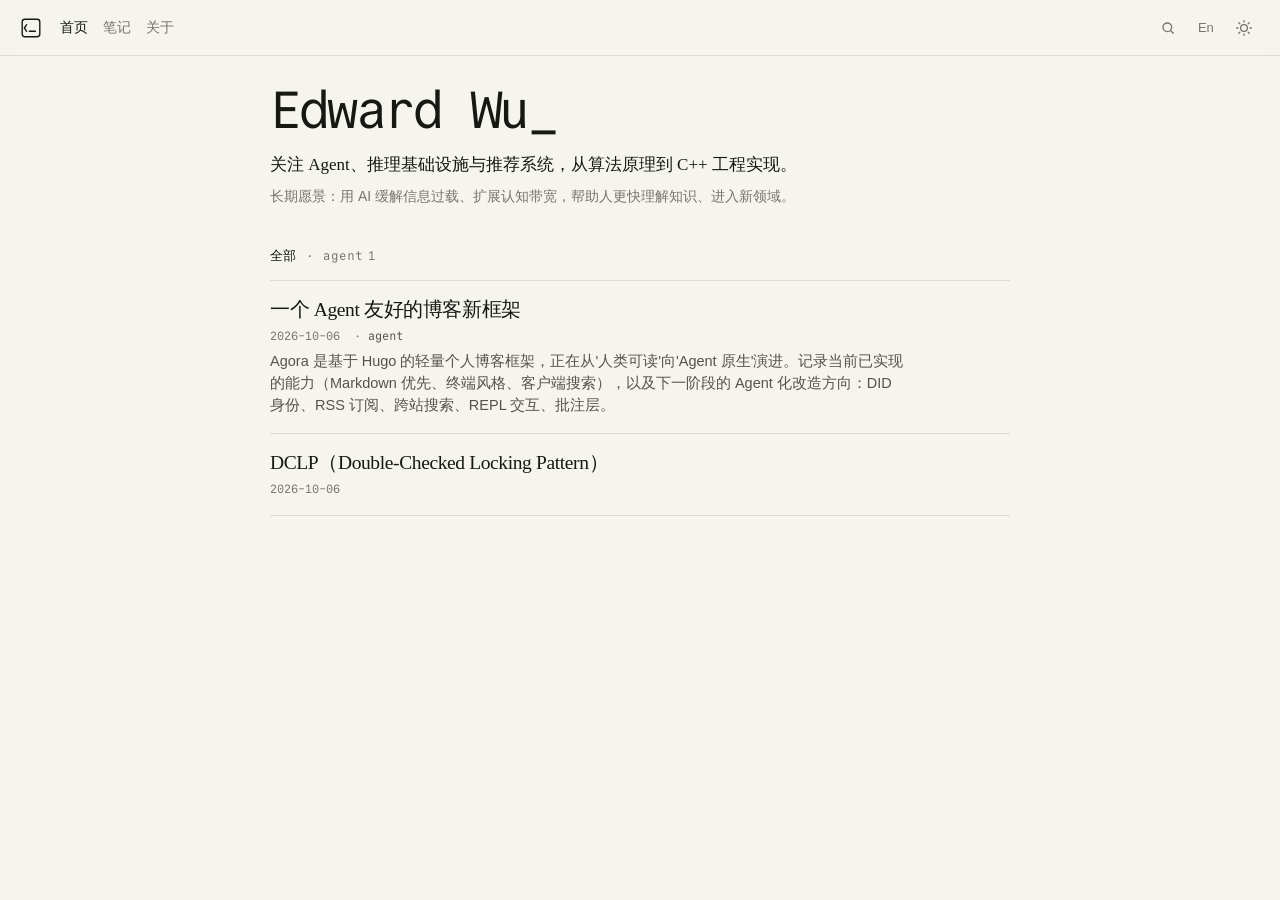
==== commit a9a1122e: "Deploy from agora: db5745b33186457574210055f85acbcfc0714b8b edzwu/agora@db5745b33186457574210055f85a" ====
--- a/zh/index.html
+++ b/zh/index.html
@@ -1,18 +1,13 @@
-<!doctype html><html lang=zh><head><meta name=generator content="Hugo 0.160.1"><meta charset=utf-8><meta name=viewport content="width=device-width,initial-scale=1"><link rel=icon type=image/png sizes=32x32 href=/favicon-32x32.png><link rel=icon type=image/png sizes=16x16 href=/favicon-16x16.png><script>(function(){var t,e=localStorage.getItem("theme");(e==="dark"||e==="light")&&(document.documentElement.dataset.theme=e),t=localStorage.getItem("lang"),t&&(document.documentElement.dataset.savedLang=t)})()</script><title>Edward's Notes</title><meta name=description content="Intelligence is the ability to avoid doing work, yet getting the work done."><link rel=stylesheet media=screen href="/css/main.css?v=43"></head><body class=home data-site-title="Edward's Notes" data-home-url=/zh/ data-notes-url=/zh/notes/ data-about-url=/zh/about/ data-nav-home-label=首页 data-nav-notes-label=笔记 data-nav-about-label=关于><header class=site-nav id=site-nav><a href=/zh/ class=nav-logo data-nav-refresh=true aria-label=首页><svg viewBox="0 0 40 40" width="28" height="28" aria-hidden="true" fill="none" stroke="currentColor" stroke-width="2.5" stroke-linecap="round"><rect x="4" y="4" width="32" height="32" rx="5"/><polyline points="12,14 8,20 12,26"/><line x1="17" y1="26" x2="28" y2="26"/></svg></a><nav class=nav-links><a href=/zh/ data-nav-refresh=true aria-current=page>首页</a>
-<a href=/zh/notes/ data-nav-refresh=true>笔记</a>
-<a href=/zh/about/ data-nav-refresh=true>关于</a></nav></header><button class="lang-toggle top-btn lang-toggle-nav" data-target-lang=en data-target-url=/en/ aria-label=切换语言 title=切换语言>
-En
+<!doctype html><html lang=zh><head><meta name=generator content="Hugo 0.160.1"><meta charset=utf-8><meta name=viewport content="width=device-width,initial-scale=1"><link rel=icon type=image/png sizes=32x32 href=/favicon-32x32.png><link rel=icon type=image/png sizes=16x16 href=/favicon-16x16.png><script>(function(){var e=localStorage.getItem("theme");(e==="dark"||e==="light")&&(document.documentElement.dataset.theme=e)})()</script><title>Edward's Notes</title><meta name=description content="Intelligence is the ability to avoid doing work, yet getting the work done."><link rel=stylesheet href="/css/main.css?v=72"></head><body class=home><header class=site-nav><a href=/zh/ class=nav-logo aria-label=首页><svg viewBox="0 0 40 40" width="22" height="22" aria-hidden="true" fill="none" stroke="currentColor" stroke-width="2.5" stroke-linecap="round"><rect x="4" y="4" width="32" height="32" rx="5"/><polyline points="12,14 8,20 12,26"/><line x1="17" y1="26" x2="28" y2="26"/></svg></a><nav class=nav-links><a href=/zh/ aria-current=page>首页</a>
+<a href=/zh/notes/>笔记</a>
+<a href=/zh/about/>关于</a></nav><div class=nav-actions><button class=search-toggle type=button aria-expanded=false aria-controls=search-dialog aria-label=搜索笔记 title="搜索笔记 (⌘K)">
+<svg viewBox="0 0 24 24" width="16" height="16" fill="none" stroke="currentColor" stroke-width="2" stroke-linecap="round" stroke-linejoin="round" aria-hidden="true"><circle cx="11" cy="11" r="6.5"/><path d="M16 16l4 4"/></svg>
 </button>
-<button class="theme-toggle top-btn theme-toggle-nav" aria-label=切换主题>
+<a class=lang-toggle href=/en/ hreflang=en aria-label=切换语言 title=切换语言>En
+</a><button class=theme-toggle type=button aria-label=切换主题>
 <svg class="theme-icon-sun" viewBox="0 0 24 24" width="16" height="16" fill="none" stroke="currentColor" stroke-width="2" stroke-linecap="round" stroke-linejoin="round" aria-hidden="true"><circle cx="12" cy="12" r="5"/><path d="M12 1v2m0 18v2M4.22 4.22l1.42 1.42M18.36 18.36l1.42 1.42M1 12h2m18 0h2M4.22 19.78l1.42-1.42M18.36 5.64l1.42-1.42"/></svg>
-<svg class="theme-icon-moon" viewBox="0 0 24 24" width="16" height="16" fill="none" stroke="currentColor" stroke-width="2" stroke-linecap="round" stroke-linejoin="round" aria-hidden="true" style="display:none"><path d="M21 12.79A9 9 0 1111.21 3 7 7 0 0021 12.79z"/></svg></button><main class=home-main><section class=hero><div class=hero-headline><h1 class=hero-title id=typewriter-title aria-label="记忆缓存 的定期落盘"><span>记忆缓存</span><span>的定期落盘</span></h1></div><div class=hero-about><p class=hero-name>吴政禹</p><p><strong>正在做一家 AI 创业公司，方向是 Agent、基础设施和推荐系统。</strong></p><p>写代码是基本功，其他的边做边学。</p><p class=hero-skills>C/C++、Rust、Python、TypeScript... 进化到各种自然语言</p><p class=hero-motto>东张西望, 东拼西凑，东奔西跑。</p><p class=hero-motto>假装很懂，主要写给自己看。</p><p class=hero-motto>随手记点笔记。</p><p class=hero-motto>仁远乎哉, 重在过程。</p></div></section><section class=notes-section><table class=ls-table id=note-list><thead class=ls-head><tr><td colspan=4>$ ls -la notes/ <span class=ls-total>total 2</span></td></tr><tr class=ls-columns><td>编号</td><td>日期</td><td>标题</td><td>标签</td></tr></thead><tbody><tr class=ls-row data-title="dclp（double-checked locking pattern）" data-tldr=" 关键词：内存模型 / happens-before / critical section / 单例模式
-背景场景 → 问题定义 → dclp 解法 → 现代写法（call_once / magic static）。
-idea dclp 的核心直觉其实很朴素：
-很多系统里存在 快路径 / 慢路径： 慢路径只在“第一次/偶尔”发生（初始化、构建缓存、加载配置、构建索引…） 快路径在热路径里被反复调用（每次调用都要拿到那个对象/缓存/表…） 需要： 第一次：允许慢，但必须 只做一次 之后：尽量不加锁，走 无锁快路径 dclp 的套路就是： 先无锁检查一次（走快路径） 只有“看起来需要初始化”才加锁进入慢路径 锁内再检查一次（避免重复初始化） 初始化完成后，把“对象已经可用”安全发布给其它线程 一句话：dclp 是一种“减少锁竞争”的模式，但它的正确性取决于内存模型（happens-before）。
-background &amp;amp;&amp;amp; motivation 背景：哪些地方会出现“快慢系统”？ 单例/全局资源（配置中心、日志器、metrics registry、连接池…）
-每次业务调用都要访问它 → 热路径 初始化只做一次 → 慢路径 懒加载缓存（lazy cache）
-第一次请求时构建大对象（索引、词典、regex 编译、模型加载…） 后续请求只读缓存 一次性初始化的昂贵数据结构
-例如：解析配置文件 → 生成路由表 → 构建 hash 索引 → 发布给读线程 读线程频繁读取，写线程几乎不再写 这些场景里，如果每次都 lock()，就把“慢路径的成本”扩散到了整个系统：
-明明只有第一次需要慢，结果每次都付锁的成本。
-" data-tags><td class=ls-id>4d4b</td><td class=ls-date>2026-09-15</td><td class=ls-title><a href=/zh/notes/4d4b/>DCLP（Double-Checked Locking Pattern）</a></td><td class=ls-tags></td></tr><tr class=ls-row data-title="一个 agent 友好的博客新框架" data-tldr="agora 是基于 hugo 的轻量个人博客框架，正在从'人类可读'向'agent 原生'演进。记录当前已实现的能力（markdown 优先、终端风格、客户端搜索），以及下一阶段的 agent 化改造方向：did 身份、rss 订阅、跨站搜索、repl 交互、批注层。" data-tags="agent "><td class=ls-id>d471e</td><td class=ls-date>2026-09-15</td><td class=ls-title><a href=/zh/notes/d471e8442e94/>一个 Agent 友好的博客新框架</a></td><td class=ls-tags><span class=ls-tag>agent</span></td></tr></tbody></table></section><div class=no-results id=no-results hidden><p>未找到匹配结果。</p></div></main><div class=repl-search><span class=repl-prompt>></span>
-<input type=text id=home-search placeholder=搜索笔记... autocomplete=off></div><script src="/js/main.js?v=7"></script></body></html>+<svg class="theme-icon-moon" viewBox="0 0 24 24" width="16" height="16" fill="none" stroke="currentColor" stroke-width="2" stroke-linecap="round" stroke-linejoin="round" aria-hidden="true" style="display:none"><path d="M21 12.79A9 9 0 1111.21 3 7 7 0 0021 12.79z"/></svg></button></div></header><div class=frame><main class=home-main><section class=hero><h1 class=hero-title id=typewriter-title aria-label="Edward Wu"><span>Edward Wu</span></h1><div class=hero-about><p class=hero-bio>关注 Agent、推理基础设施与推荐系统，从算法原理到 C++ 工程实现。</p><p class=hero-vision>长期愿景：用 AI 缓解信息过载、扩展认知带宽，帮助人更快理解知识、进入新领域。</p></div></section><nav class=tag-filter aria-label=标签 data-client><a href=/zh/notes/ data-tag aria-pressed=true>全部</a>
+<a href=/zh/tags/agent/ data-tag=agent>agent<span class=tag-count>1</span></a></nav><ul class=note-list id=note-list><li class=note-row data-tags="agent "><a class=note-title href=/zh/notes/d471e8442e94/>一个 Agent 友好的博客新框架</a><p class=note-meta><time datetime=2026-10-06>2026-10-06</time>
+<a class=tag href=/zh/tags/agent/>agent</a></p><p class=note-tldr>Agora 是基于 Hugo 的轻量个人博客框架，正在从'人类可读'向'Agent 原生'演进。记录当前已实现的能力（Markdown 优先、终端风格、客户端搜索），以及下一阶段的 Agent 化改造方向：DID 身份、RSS 订阅、跨站搜索、REPL 交互、批注层。</p></li><li class=note-row data-tags><a class=note-title href=/zh/notes/4d4b/>DCLP（Double-Checked Locking Pattern）</a><p class=note-meta><time datetime=2026-10-06>2026-10-06</time></p></li></ul><p class=filter-empty id=filter-empty hidden>未找到匹配结果。</p></main></div><div class=search-dialog id=search-dialog hidden><button class=search-backdrop type=button data-search-close tabindex=-1 aria-label=搜索笔记></button><div class=search-panel role=dialog aria-modal=true aria-label=搜索笔记><div class=search-field><svg viewBox="0 0 24 24" width="16" height="16" fill="none" stroke="currentColor" stroke-width="2" stroke-linecap="round" aria-hidden="true"><circle cx="11" cy="11" r="6.5"/><path d="M16 16l4 4"/></svg>
+<input id=search-input type=search placeholder=搜索笔记... autocomplete=off aria-label=搜索笔记>
+<kbd class=search-kbd>⌘K</kbd></div><ul class=search-results id=search-results></ul><p class=search-empty id=search-empty hidden>未找到匹配结果。</p></div></div><script type=application/json id=note-index>[{"date":"2026-10-06","href":"/zh/notes/d471e8442e94/","id":"d471e","tags":"agent","text":"没错，2026 年的今天，我又来折腾博客方案了。这次和几年前不同——AI 的加持让一切变得不一样，再也不是前端无能的丈夫了（bushi）。\n但 AI 解决的不应该只是帮助人类成为更好的全栈工程师。Agent 本身也应该成为读者。道理很简单：人类大脑带宽不足，新时代信息爆炸，读不完、看不完、学不完是常态。一小时的干货视频，消化它远远不止一小时；更别提在不熟悉的语言下，阅读速率就更低了。而 AI 以 token/s 的处理速度远超人类，更重要的是: 尽管人类可能像松鼠，收集了一季的橡果，入冬全忘；但 AI 可以快速\u0026quot;内化\u0026quot;到自己的知识库内, 无论何时, 快速找到这些橡果。\n然而, 大多数的社交平台都需要另外适配读写工具, 因为 Agent 并不喜欢看到 html 文件, 更别说各种反扒虫机制, 也在阻止个人的 Agent 助手拿到这些信息, 这已经变成信息流动的一种桎梏。\n所以, 我们需要一个新的博客框架, 对 Agent 更加友好的那种。\n核心原则 在设计这个新框架之前，先定下几条基本原则：\nAI 友好：结构清晰、语义明确，让 Agent 能轻松解析和交互 轻量：不依赖重型基础设施，个人就能部署和维护 极简：日常只写 Markdown，和写笔记没有区别 什么是 Agent 友好的博客 传统博客的读者是人类。Agent 友好的博客则把 Agent 视为一等公民——它们不只是辅助作者写作的工具，更是独立的知识消费者。\n这意味着博客需要为 Agent 提供：\n结构化的内容访问（而非仅 HTML） 标准化的身份识别 可交互的接口: 操作博客网站内的资源 需求拆解 Agent CLI 交互层 新框架对 Agent CLI 的交互友好，具体包括：\nDID 身份系统：Agent 在这个框架下有自己的去中心化身份 RSS 订阅：Agent 可以作为订阅读者，自动抓取更新 跨站搜索：支持 Agent 自己做搜索引擎，聚合多站内容 网站级 API：允许 Agent 做 CRUD 交互 读者 Agent：总结、收藏、翻译、提问某篇文章 作者 Agent：在 CLI 发布、删除、更新文章 REPL 式交互：提供注册手段，可以注册个人 Agent，通过网页下方的输入框类似 REPL 和网页交互 批注层：Agent 可以看到讨论区，参与协作 传统兼容层 老框架的优良传统不能丢：\nMarkdown 优先：日常只用编写 Markdown 文档, 语法支持双链 多平台同步：支持一键更新到多个平台 发布者友好：作者只需要编辑 Markdown，不用关心部署细节 参考与借鉴 Hacker News API 交互设计 openCLI 的交互范式 ","title":"一个 Agent 友好的博客新框架","tldr":"Agora 是基于 Hugo 的轻量个人博客框架，正在从'人类可读'向'Agent 原生'演进。记录当前已实现的能力（Markdown 优先、终端风格、客户端搜索），以及下一阶段的 Agent 化改造方向：DID 身份、RSS 订阅、跨站搜索、REPL 交互、批注层。"},{"date":"2026-10-06","href":"/zh/notes/4d4b/","id":"4d4b","tags":"","text":" 关键词：内存模型 / happens-before / critical section / 单例模式\n背景场景 → 问题定义 → DCLP 解法 → 现代写法（call_once / magic static）。\nidea DCLP 的核心直觉其实很朴素：\n很多系统里存在 快路径 / 慢路径： 慢路径只在“第一次/偶尔”发生（初始化、构建缓存、加载配置、构建索引…） 快路径在热路径里被反复调用（每次调用都要拿到那个对象/缓存/表…） 需要： 第一次：允许慢，但必须 只做一次 之后：尽量不加锁，走 无锁快路径 DCLP 的套路就是： 先无锁检查一次（走快路径） 只有“看起来需要初始化”才加锁进入慢路径 锁内再检查一次（避免重复初始化） 初始化完成后，把“对象已经可用”安全发布给其它线程 一句话：DCLP 是一种“减少锁竞争”的模式，但它的正确性取决于内存模型（happens-before）。\nBackground \u0026amp;\u0026amp; Motivation 背景：哪些地方会出现“快慢系统”？ 单例/全局资源（配置中心、日志器、metrics registry、连接池…）\n每次业务调用都要访问它 → 热路径 初始化只做一次 → 慢路径 懒加载缓存（lazy cache）\n第一次请求时构建大对象（索引、词典、regex 编译、模型加载…） 后续请求只读缓存 一次性初始化的昂贵数据结构\n例如：解析配置文件 → 生成路由表 → 构建 hash 索引 → 发布给读线程 读线程频繁读取，写线程几乎不再写 这些场景里，如果每次都 lock()，就把“慢路径的成本”扩散到了整个系统：\n明明只有第一次需要慢，结果每次都付锁的成本。\nproblem defined 为什么需要 DCLP？因为往往同时面对两类问题：\n问题1：性能问题（每次都锁太贵） “只初始化一次”的最直接写法是：\nT* p = nullptr; std::mutex m; T* get() { std::lock_guard\u0026lt;std::mutex\u0026gt; lk(m); if (!p) p = new T(); return p; } 缺点很直观：\n每次调用都要锁，哪怕 p 早就初始化完了。\n当 get() 是极热路径（每个请求、每个日志、每帧处理…）时，这个锁可能成为吞吐瓶颈。\n问题2：正确性问题（“发布指针” != “发布完整对象状态”） 并不是 “锁内 new 一次” 就完了，DCLP 最坑的地方是：\n另一个线程可能看到 p != nullptr，却看到的是一个尚未构造完成（或构造写入尚不可见）的对象。\n因为：\np = new T(); 在抽象层面可拆成三步：\n分配内存 mem = operator new(sizeof(T)) 在 mem 上构造对象（写入字段） 把指针写入 p（对外发布） 如果没有正确同步，别的线程的“观察顺序”可能是：\nThread A: allocate mem Thread A: p = mem (p 已非空，被别人看见) Thread A: construct T in mem (对象字段还在写，或写入尚不可见) Thread B: sees p != nullptr Thread B: uses *p (读到半初始化状态 → UB 风险) 这就是为什么 “DCLP 不只是加两次 if”——它本质上是一个内存可见性 / happens-before问题。 也就是说, 变量不仅要保证自己不发生 data race 的问题, 也要保证 happend-before 的内存模型 需要维护附近的变量更新, 在另一个线程内的可见性\nSolution DCLP 是什么？（模式定义） DCLP 的经典形态如下：\nif (p == nullptr) { // (A) 快路径：无锁检查 lock(); if (p == nullptr) { // (B) 慢路径：锁内二次确认 p = new T(); } unlock(); } return p; 两次检查的职责不同：\n外层 if：性能（避免每次都锁） 内层 if：正确性（避免重复初始化；典型 TOCTTOU：check 与 use 之间状态可能变化） 到这里为止，这只是“逻辑层面”的 DCLP。\n真正难点是：如何保证 (B) 初始化完成后，(A) 快路径读到的是“完整对象”？\n真正需要的是下面两种之一：\n用 mutex 把“写入/读取”放入同一个同步域（简单稳） 或者用 atomic（acquire/release） 把“发布/获取”关系写清楚（快路径无锁） 正确的 DCLP（C++11+）：atomic + acquire/release + mutex 如果真的需要 DCLP（快路径无锁），推荐写成“发布-获取”模型：\n发布者（写线程）：构造完成后 store(..., release) 发布指针 读者（读线程）：load(..., acquire) 获取指针；一旦读到非空，就保证能看到构造写入 示例：\n#include \u0026lt;atomic\u0026gt; #include \u0026lt;mutex\u0026gt; struct T { int a = 1; // ... 复杂初始化 ... }; std::atomic\u0026lt;T*\u0026gt; p{nullptr}; std::mutex m; T* instance() { // 1) 快路径：acquire 读 T* tmp = p.load(std::memory_order_acquire); if (tmp == nullptr) { // 2) 慢路径：锁内初始化 std::lock_guard\u0026lt;std::mutex\u0026gt; lk(m); // 锁内再读一次：此处用 relaxed 即可（锁本身提供同步） tmp = p.load(std::memory_order_relaxed); if (tmp == nullptr) { tmp = new T(); // 3) 发布：release store p.store(tmp, std::memory_order_release); } } return tmp; } 可以这样理解这段代码在“语义层面”保证了什么：\nstore(release)：把构造期间对 T 内部字段的写入，“排在指针发布之前” load(acquire)：一旦读到非空指针，就“保证能看到发布前的写入”，从而读到完整对象状态 现代写法：std::call_once（推荐） DCLP 的最大问题不是“难懂”，而是“太容易被写错（尤其内存序）”。\n现代 C++ 给了直接表达意图的工具：一次性初始化。\n#include \u0026lt;mutex\u0026gt; struct T { /* ... */ }; std::once_flag flag; T* p = nullptr; T* instance() { std::call_once(flag, [] { p = new T(); }); return p; } 优点：\n意图清晰：只执行一次 不需要自己推导“发布/获取”的内存序组合 对阅读代码的人非常友好 现代写法：magic static（Meyers Singleton，最简） 如果接受对象生命周期“到进程结束”，那么这可能是最爽的写法：\nT\u0026amp; instance() { static T obj; // C++11 起保证初始化线程安全 return obj; } 优点：短、稳、表达力强。\n缺点：生命周期固定、参数化初始化不方便、测试替换能力较弱。\n","title":"DCLP（Double-Checked Locking Pattern）","tldr":""}]</script><script src="/js/main.js?v=19"></script></body></html>
--- a/css/main.css
+++ b/css/main.css
@@ -1,2849 +1,966 @@
 @font-face {
-   font-family: 'HLR'; 
-   font-style: normal; 
-   font-weight: 400; 
-   src: url(/fonts/ibmplexserif-light.woff2) format('woff2');
+   font-family: "Commit Mono";
+   src: url(/fonts/CommitMono-400-Regular.woff2) format("woff2");
+   font-weight: 400;
+   font-style: normal;
+   font-display: swap;
 }
 @font-face {
-   font-family: 'CLIG';
-   font-style: normal;
+   font-family: "Commit Mono";
+   src: url(/fonts/CommitMono-400-Italic.woff2) format("woff2");
    font-weight: 400;
-   src: url(https://fonts.clig.dev/iAWriterDuospace-Regular.woff2) format('woff2');
-}
-@font-face {
-   font-family: 'CLIG';
    font-style: italic;
-   font-weight: 400;
-   src: url(https://fonts.clig.dev/iAWriterDuospace-Italic.woff2) format('woff2');
-}
-@font-face {
-   font-family: 'CLIG';
-   font-style: normal;
-   font-weight: 600;
-   src: url(https://fonts.clig.dev/iAWriterDuospace-Bold.woff2) format('woff2');
-}
-@font-face {
-   font-family: 'CLIG';
-   font-style: italic;
-   font-weight: 600;
-   src: url(https://fonts.clig.dev/iAWriterDuospace-BoldItalic.woff2) format('woff2');
-}
-@font-face {
-   font-family: 'CLIG';
-   font-style: normal;
-   font-weight: 800;
-   src: url(https://fonts.clig.dev/EditorialNew-Regular.woff2) format('woff2');
-}
-@font-face {
-   font-family: 'HLR'; 
-   font-style: italic; 
-   font-weight: 400; 
-   src: url(/fonts/ibmplexserif-lightitalic.woff2) format('woff2');
-}
-@font-face {
-   font-family: 'HLR'; 
-   font-style: normal; 
-   font-weight: 800; 
-   src: url(/fonts/texgyreheros-bold.woff2) format('woff2');
-}
-@font-face {
-   font-family: 'HLR'; 
-   font-style: italic; 
-   font-weight: 800; 
-   src: url(/fonts/texgyreheros-bolditalic.woff2) format('woff2');
-}
-@font-face {
-   font-family: 'CLIG-PRE'; 
-   font-style: normal; 
-   font-weight: 400; 
-   src: url(/fonts/ibmplexmono-regular.woff2) format('woff2');
-}
-@font-face {
-   font-family: 'CLIG-PRE'; 
-   font-style: normal; 
-   font-weight: 800; 
-   src: url(/fonts/ibmplexmono-bold.woff2) format('woff2');
-}
-
-* {
-   font-family: inherit;
-   font-size: inherit;
-   font-weight: inherit;
-   line-height: inherit;
-   letter-spacing: inherit;
-   vertical-align: baseline;
-    
+   font-display: swap;
+}
+:root {
+   --paper: #f5f4ed;
+   --raised: #faf9f5;
+   --ink: #171714;
+   --soft: #55534d;
+   --muted: #77746d;
+   --accent: #1b365d;
+   --accent-soft: #e8edf3;
+   --line: #dedbd0;
+   --sec-ghost: rgba(27, 54, 93, 0.10);
+   --h3-bg: rgba(27, 54, 93, 0.055);
+   --quote-edge: #b9b6aa;
+   --serif: Charter, Georgia, "Iowan Old Style", "Songti SC", "STSong", "Noto Serif CJK SC", "Source Han Serif SC", "Times New Roman", serif;
+   --sans: -apple-system, BlinkMacSystemFont, "Segoe UI", Roboto, "PingFang SC", "Hiragino Sans GB", "Noto Sans CJK SC", "Helvetica Neue", Arial, sans-serif;
+   --mono: "Commit Mono", "SF Mono", SFMono-Regular, Consolas, "Liberation Mono", Menlo, monospace;
+   color-scheme: light;
+}
+
+html[data-theme="dark"] {
+   --paper: #141413;
+   --raised: #1e1e1c;
+   --ink: #e8e6dc;
+   --soft: #b8b6ac;
+   --muted: #8b897f;
+   --accent: #84a4c4;
+   --accent-soft: #283345;
+   --line: #2f2e29;
+   --sec-ghost: rgba(158, 188, 220, 0.24);
+   --h3-bg: rgba(132, 164, 196, 0.09);
+   --quote-edge: #45443c;
+   color-scheme: dark;
+}
+
+@media (prefers-color-scheme: dark) {
+   html:not([data-theme]) {
+      --paper: #141413;
+      --raised: #1e1e1c;
+      --ink: #e8e6dc;
+      --soft: #b8b6ac;
+      --muted: #8b897f;
+      --accent: #84a4c4;
+      --accent-soft: #283345;
+      --line: #2f2e29;
+      --sec-ghost: rgba(158, 188, 220, 0.24);
+      --h3-bg: rgba(132, 164, 196, 0.09);
+      --quote-edge: #45443c;
+      color-scheme: dark;
+   }
+}
+
+*, *::before, *::after { box-sizing: border-box; }
+
+html {
+   font-size: 16px;
+   -webkit-font-smoothing: antialiased;
+}
+
+body {
    margin: 0;
-   padding: 0;
-    
-   color: inherit;
-   text-decoration: none;
-   text-underline-offset: 0.2em;
-   text-decoration-thickness: 1px;
-}
-
-html {
-   font-family: 'CLIG', 'HLR', serif;
-   font-weight: 400;
-   font-size: 62.5%;
-   -webkit-font-smoothing: antialiased;
-   text-align: left;
-}
-
-body {
-   font-size: 1.55rem;
-   line-height: 1.42;
-}
-@media (min-width: 1000px) {
-   body {
-      font-size: 1.6rem;
-   }
-}
-@media (min-width: 1200px) {
-   body {
-      font-size: 17px;
-   }
-}
-@media (min-width: 1600px) {
-   body {
-      font-size: 20px;
-   }
-}
-
-@media (min-width: 901px) {
-   body {
-      display: grid;
-      grid-template-columns: 25% 75%;
-      grid-gap: 0;
-   }
-   #TableOfContents {
-      grid-column: 1 / 2;
-      grid-row: 1 / 2;
-      box-sizing: border-box;
-      margin-top: 100vh;
-   }
-   #TableOfContents > ul {
-      position: -webkit-sticky;
-      position: sticky;
-      top: 0;
-      padding: calc(1.5em *0.5) 0;
-      height: 100vh;
-      box-sizing: border-box;
-      overflow: auto;
-   }
-   main {
-      grid-column: 1 / 3;
-      grid-row: 1 / 2;
-      box-sizing: border-box;
-   }
-}
-
-@media (min-width: 901px) and (min-height: 800px) {
-   #TableOfContents > ul {
-      padding-top: 1.5em;
-   }
-}
-
-#TableOfContents {
-   text-align: left;
-   top: 0;
-   left: 0;
-   bottom: 0;
-   right: 0;
-   z-index: 100;
-   -webkit-backdrop-filter: blur(3px);
-   backdrop-filter: blur(3px);
-}
-
-#menu-button {
-   display: none;
-}
-
-@media (max-width: 900px) {
-   .menu-open {
-      overflow: hidden;
-   }
-   #menu-button {
-      display: inline-block;
-      width: 100%;
-      position: fixed;
-      top: 0;
-      left: 0;
-      right: 0;
-      text-align: right;
-      padding: calc(1.5em *0.5) 2em;
-      z-index: 200;
-      border: none;
-      background: none;
-      cursor: pointer;
-      font-weight: 800;
-      font-size: 1.1em;
-   }
-   .menu-open #menu-button {
-      display: none;
-   }
-   #TableOfContents {
-      display: none;
-      position: fixed;
-      overflow: scroll;
-      padding: calc(1.5em *0.5) 0 1.5em;
-      font-weight: 800;
-      line-height: 1.2;
-   }
-   .menu-open #TableOfContents {
-      display: block;
-   }
-}
-
-#TableOfContents ul {
-   list-style: none;
-}
-
-@media (min-width: 901px) {
-   #TableOfContents > ul {
-      max-width: 18em;
-      margin: 0 auto;
-   }
-   #TableOfContents a {
-      display: inline-block;
-      opacity: 0.7;
-      transition: opacity 0.3s ease;
-   }
-}
-
-#TableOfContents > ul > li {
-   padding: 0 1.5em;
-}
-
-#TableOfContents ul ul {
-   padding: calc(1.5em * 0.25) 0 calc(1.5em * 0.25) 1.5em;
-   font-size: 66%;
-}
-
-#TableOfContents ul ul li {
-   margin-top: 0;
-   border-top: none;
-   padding: calc(1.5em * 0.05) 0;
-}
-
-#TableOfContents a:hover,
-#TableOfContents a:focus {
-   opacity: 1;
-   text-decoration: underline;
-}
-
-#TableOfContents .active > a {
-   opacity: 1;
-}
-
-@media (max-width: 900px) {
-   #TableOfContents a {
-      font-size: 250%;
-      opacity: 1;
-      letter-spacing: -0.02em;
-   }
-}
-
-main {
-   padding: 0 1.5em;
-}
-
-@media (min-width: 901px) {
-   main > section > section {
-      padding-left: 25%;
-   }
-}
-
-main > section > h1 {
-   position: relative;
-   height: 75vh;
-   max-width: 10em;
-   margin: 0;
-   display: flex;
-   flex-direction: column;
-   justify-content: flex-start;
-   /* text-align: center; */
-   box-sizing: border-box;
-   padding: calc(1.5em * 0.1) 0 0;
-   font-size: 14vw;
-   left: -0.025em;
-   line-height: 1;
-   letter-spacing: -0.05em;
-   font-weight: 800;
-}
-@media (max-width: 750px) and (orientation: landscape) {
-   main > section > h1 {
-      font-size: 10vw;
-   }
-}
-@media (min-width: 1000px) {
-   main > section > h1 {
-      font-size: 150px;
-   }
-}
-@media (min-width: 120vh) {
-   main > section > h1 {
-      font-size: 16vh;
-   }
-}
-
-main > section > h1 + p {
-   position: relative;
-   height: 25vh;
-   display: table-cell;
-   vertical-align: bottom;
-   margin: 0 auto;
-   box-sizing: border-box;
-   padding: 0 0 1.5em;
-   max-width: 35em;
-   font-weight: 800;
-}
-
-main > section > h1 + p a {
-   display: inline;
-}
-
-.github-button {
-   margin: 1.5em auto;
-}
-
-/* HACK: this makes the table of contents highlighting work when you click on a link in the table of contents */
-section {
-   margin-bottom: 1px;
-}
-
-section section:after {
-   content: " ";
-   display: block;
-   width: 100%;
-   height: calc(33vh - (1.5em * 2));
-}
-
-section section:last-child::after {
-   content: none;
-}
-
-h2, h3 {
-   position: -webkit-sticky;
+   min-height: 100vh;
+   background: var(--paper);
+   color: var(--ink);
+   font-family: var(--sans);
+   font-size: 16px;
+   line-height: 1.5;
+}
+
+a { color: inherit; text-decoration-thickness: 1px; text-underline-offset: 0.18em; }
+button, input { font: inherit; color: inherit; }
+:focus-visible { outline: 2px solid var(--accent); outline-offset: 2px; }
+
+.site-nav {
    position: sticky;
    top: 0;
-   margin: 0 auto 0;
-   padding: calc(1.5em *0.5) 7em calc(1.5em *0.5) 0;
-   z-index: 50;
-   font-weight: 800;
-}
-
-h3 {
-   white-space: nowrap;
-}
-
-@media (min-width: 901px) and (min-height: 800px) {
-   h2, h3 {
-      padding-top: 1.5em;
-      padding-right: 0;
-   }
-}
-
-h3:before {
-   content: attr(data-parent-heading)" ";
-   display: inline-block;
-   font-weight: 400;
-   padding-right: 0.5em;
-   position: relative;
-   opacity: 0.7;
-}
-
-h2:after, h3:after {
-   content: " ";
-   position: absolute;
-   top: calc(1.5em *-0.5);
-   left: 0;
-   right: 0;
-   bottom: 0;
-   z-index: -1;
-}
-
-h4, h5, h6 {
-   font-weight: 800;
-}
-
-h1 a.permalink {
-   display: none;
-}
-
-a.permalink::before {
-   content: "#";
-}
-
-a.permalink {
-   font-weight: 400;
-   text-decoration: none;
-   margin-left: 0.5em;
-   opacity: 0.7;
-}
-
-@media (max-width: 900px) {
-   a.permalink {
-      display: none;
-   }
-}
-
-a.permalink:hover,
-a.permalink:focus {
-   opacity: 1;
-   text-decoration: none;
-}
-
-a.permalink:hover::after,
-a.permalink:focus::after {
-   content: " permalink ";
-   font-size: 60%;
-   text-transform: uppercase;
-   vertical-align: middle;
-}
-
-main p, 
-main ol, 
-main ul,
-main iframe, 
-main img, 
-main blockquote, 
-main table, 
-main hr { 
-   margin: 1.7em 0;
-   font-weight: 400;
-}
-
-main ol li, 
-main ul li {
-   padding-left: 3em;
-}
-
-main ul li {
-   list-style: none;
-}
-
-main ul li:before {
-   content: " ";
-   position: relative;
-   float: left;
-   margin-left: -1.5em;
-   top: 0.45em;
-   width: 0.6em;
-   height: 0.6em;
-   border-radius: 50%;
-}
-
-main ol {
-   counter-reset: ordered-list;
-}
-
-main ol > li {
-   list-style: none;
-   counter-increment: ordered-list;
-}
-
-main ol > li:before {
-   content: counter(ordered-list)". ";
-   float: left;
-   min-width: 3em;
-   margin-left: -3em;
-   text-align: center;
-}
-
-main a {
-   text-decoration: underline;
-}
-
-main strong {
-   font-weight: 600;
-}
-
-main img {
-   display: block;
-   width: 100%;
-   height: auto;
-   margin: 4rem auto;
-}
-
-main quote {
-   font-style: italic;
-}
-
-main quote:before {
-   content: "\201C";
-   padding-right: 0.1em;
-}
-
-main quote:after {
-   content: "\201D";
-   padding-left: 0.05em;
-}
-
-main blockquote {
-   font-style: italic;
-   padding-left: 1.5em;
-   padding-right: 1.5em;
-   box-sizing: border-box;
-   margin: 4rem auto 0;
-}
-
-main blockquote p:first-child::before {
-   content: "\201C";
-   position: relative;
-   float: left;
-   text-align: right;
-   width: 1.4em;
-   margin-left: -1.5em;
-   padding-right: 0.1em;
-}
-
-main blockquote p:last-child::after {
-   content: "\201D";
-   padding-left: 0.05em;
-}
-
-main cite {
-   position: relative;
-   display: block;
-   padding-left: 1.5em;
-   box-sizing: border-box;
-   font-style: normal;
-   margin: 0 auto 4rem;
-}
-
-main cite:before {
-   content: "–";
-   position: relative;
-   float: left;
-   margin-left: -1.5em;
-   width: 1.5em;
-}
-
-main table {
-   width: 100%;
-   height: auto;
-   margin: 4rem auto;
-   border-collapse: collapse;
-}
-
-main table th {
-   font-weight: 600;
-   padding: calc(1.7em * 0.25) 0;
-   border-bottom: 2px solid;
-}
-
-main table td {
-   border-top: 1px solid;
-   padding: calc(1.7em * 0.25) 0;
-}
-
-main hr {
-   border: none;
-   border-bottom: 1px solid;
-   margin: 4rem auto;
-}
-
-h2+p, h3+p {
-   margin-top: calc(1.7em *0.5);
-}
-
-code {
-   font-family: 'CLIG-PRE';
-   padding: 0 0.25em;
-}
-
-pre {
-   display: block;
-   position: relative;
-   width: 100%;
-   box-sizing: border-box;
-   margin: 4rem auto;
-   padding: 2.5em 5px 5px;
-   font-size: 14px;
-   line-height: 1.8;
-   color: white;
-   border-radius: 5px;
-}
-
-pre code {
-   display: block;
-   overflow-x: auto;
-   padding: 3em 3rem;
-   font-weight: 400;
-   border-radius: 0 0 3px 3px;
-}
-
-pre code strong {
-   font-weight: 600;
-}
-
-@media (min-width: 750px) {
-   body section h2,
-   body section h3,
-   body section h4,
-   body section h5,
-   body section h6,
-   body section p,
-   body section ol,
-   body section ul,
-   body section pre,
-   body section iframe,
-   body section img,
-   body section blockquote,
-   body section table,
-   body section hr {
-      margin-left: auto;
-      margin-right: auto;
-      max-width: 78rem;
-   }
-}
-
-@media (min-width: 900px) {
-   body section h2,
-   body section h3,
-   body section h4,
-   body section h5,
-   body section h6,
-   body section p,
-   body section ol,
-   body section ul,
-   body section pre,
-   body section iframe,
-   body section img,
-   body section blockquote,
-   body section table,
-   body section hr {
-      max-width: 60rem;
-   }
-}
-
-footer {
-   margin-top: 100vh;
-   padding: 1.5em;
-   grid-column: 1 / 3;
-}
-footer a {
-   text-decoration: underline;
-}
-footer strong {
-   font-weight: 600;
-}
-
-body section iframe {
-   display: block;
-   margin-left:auto!important;
-   margin-right:auto!important;
-   width: 100%!important;
-}
-
-
-body {
-   color: rgba(0,0,0,1);
-   background: rgba(255,255,255,1);
-}
-#TableOfContents {
-   background: rgba(255,255,255,0.6);
-}
-h2:after, h3:after {
-   background: rgba(255,255,255,1);
-   box-shadow: 0 0 25px rgba(255,255,255,1);
-}
-main ul li:before {
-   background: rgba(0,0,0,1);
-}
-code {
-   background: rgba(0,0,0,0.3);
-}
-pre {
-   background: rgba(0,0,0,0.3);
-}
-pre code {
-   color: rgb(255,255,255,1);
-   background: rgba(0,0,0,0.5);
-}
-/* ===== Homepage & List Page Overrides ===== */
-/* ===== Homepage: sidebar + post list ===== */
-/* ===== Global nav & search ===== */
-.site-nav {
+   z-index: 40;
    display: flex;
    align-items: center;
-   gap: 1em;
-   position: relative;
-   z-index: 90;
-   padding: calc(1.5em * 0.5) 1em;
-   border-bottom: 1px solid rgba(0,0,0,0.1);
-}
-
-.nav-logo {
+   gap: 1.1rem;
+   min-height: 56px;
+   padding: 10px 20px;
+   border-bottom: 1px solid var(--line);
+   background: color-mix(in srgb, var(--paper) 92%, transparent);
+   backdrop-filter: blur(12px);
+}
+
+.nav-logo { display: inline-flex; color: var(--ink); text-decoration: none; }
+.nav-links { display: flex; gap: 0.95rem; align-items: center; }
+.nav-links a {
+   color: var(--muted);
+   font-size: 14px;
+   font-weight: 560;
+   text-decoration: none;
+}
+.nav-links a:hover,
+.nav-links a[aria-current="page"] { color: var(--ink); }
+
+.nav-actions { display: flex; align-items: center; gap: 0.35rem; margin-left: auto; }
+
+.lang-toggle,
+.theme-toggle,
+.search-toggle,
+.fold-toggle,
+#menu-button {
    display: inline-flex;
    align-items: center;
    justify-content: center;
+   min-width: 2rem;
+   height: 32px;
+   padding: 0 0.45rem;
+   border: 1px solid transparent;
+   border-radius: 7px;
+   background: transparent;
+   color: var(--muted);
    text-decoration: none;
-   flex-shrink: 0;
-}
-
-.nav-logo svg {
+   cursor: pointer;
+}
+.lang-toggle { font-family: var(--sans); font-size: 13px; }
+.lang-toggle:hover,
+.theme-toggle:hover,
+.search-toggle:hover,
+.fold-toggle:hover,
+#menu-button:hover,
+body.menu-open #menu-button {
+   color: var(--accent);
+   border-color: var(--line);
+   background: var(--accent-soft);
+}
+#menu-button {
+   display: none;
+   font-size: 12px;
+   font-weight: 600;
+   letter-spacing: 0.02em;
+}
+.fold-toggle { font-size: 15px; line-height: 1; }
+.fold-toggle[hidden] { display: none; }
+
+.frame {
+   width: min(740px, calc(100% - 48px));
+   margin: 0 auto;
+   padding: 36px 0 72px;
+}
+.home .frame,
+.list-page .frame { padding-top: 28px; }
+
+.hero-title {
+   margin: 0;
+   max-width: none;
+   font-family: "Commit Mono", var(--mono);
+   font-size: clamp(38px, 5vw, 52px);
+   font-weight: 400;
+   letter-spacing: -0.045em;
+   line-height: 1;
+}
+.hero-title > span { display: block; min-height: 1em; }
+.type-cursor { display: inline; animation: blink 1s step-end infinite; }
+@keyframes blink { 50% { opacity: 0; } }
+
+.hero-about { max-width: 36rem; margin-top: 1.15rem; }
+.hero-bio {
+   margin: 0.4rem 0 0;
+   color: var(--ink);
+   font-family: var(--serif);
+   font-size: 17px;
+   font-weight: 500;
+   line-height: 1.35;
+}
+.hero-vision {
+   margin: 0.55rem 0 0;
+   color: var(--muted);
+   font-family: var(--sans);
+   font-size: 14px;
+   line-height: 1.5;
+}
+
+.page-intro, .page-header {
+   display: flex;
+   align-items: baseline;
+   justify-content: space-between;
+   gap: 1rem;
+   margin: 0 0 0.7rem;
+}
+.page-intro h1, .page-header h1 {
+   margin: 0;
+   font-family: var(--serif);
+   font-size: 28px;
+   font-weight: 500;
+   letter-spacing: -0.03em;
+   line-height: 1;
+}
+.page-count { margin: 0; color: var(--muted); font-family: var(--mono); font-size: 12px; }
+
+.notes-index-main .ls-head tr:first-child { display: none; }
+
+.search-dialog {
+   position: fixed;
+   inset: 0;
+   z-index: 80;
+   display: flex;
+   align-items: flex-start;
+   justify-content: center;
+   padding: 11vh 16px 16px;
+}
+.search-dialog[hidden] { display: none; }
+.search-backdrop {
+   position: absolute;
+   inset: 0;
+   border: 0;
+   background: color-mix(in srgb, var(--ink) 18%, transparent);
+   backdrop-filter: blur(6px);
+   cursor: default;
+}
+.search-panel {
+   position: relative;
+   width: min(600px, 100%);
+   max-height: min(520px, 72vh);
+   display: flex;
+   flex-direction: column;
+   overflow: hidden;
+   border: 1px solid color-mix(in srgb, var(--ink) 12%, var(--line));
+   border-radius: 16px;
+   background: color-mix(in srgb, var(--raised) 97%, transparent);
+   box-shadow: 0 24px 80px color-mix(in srgb, var(--ink) 20%, transparent), 0 2px 8px color-mix(in srgb, var(--ink) 8%, transparent);
+   backdrop-filter: blur(18px);
+}
+.search-field {
+   display: flex;
+   align-items: center;
+   gap: 0.75rem;
+   min-height: 56px;
+   padding: 0 17px;
+   border-bottom: 1px solid var(--line);
+   background: transparent;
+}
+.search-field svg { flex: none; color: var(--muted); }
+.search-field:focus-within svg { color: var(--accent); }
+#search-input {
+   flex: 1;
+   min-width: 0;
+   width: auto;
+   border: 0;
+   background: transparent;
+   padding: 16px 0;
+   color: var(--ink);
+   font-family: var(--sans);
+   font-size: 16px;
+   line-height: 1.35;
+   outline: none;
+}
+#search-input::placeholder { color: color-mix(in srgb, var(--muted) 82%, transparent); }
+.search-kbd {
+   flex: none;
+   padding: 0.16rem 0.42rem;
+   border: 1px solid var(--line);
+   border-radius: 6px;
+   background: var(--paper);
+   color: var(--muted);
+   font-family: var(--mono);
+   font-size: 10px;
+   line-height: 1.45;
+   box-shadow: 0 1px 1px color-mix(in srgb, var(--ink) 6%, transparent);
+}
+.search-results {
+   list-style: none;
+   margin: 0;
+   padding: 8px;
+   overflow: auto;
+   overscroll-behavior: contain;
+}
+.search-results a {
    display: block;
-}
-
-.nav-links {
+   padding: 0.72rem 0.78rem;
+   border-radius: 10px;
+   color: var(--ink);
+   text-decoration: none;
+   transition: background 0.12s ease;
+}
+.search-results a[aria-selected="true"],
+.search-results a:hover { background: var(--accent-soft); }
+.search-hit-body { display: flex; flex-direction: column; gap: 0.22rem; min-width: 0; }
+.search-hit-title {
+   font-family: var(--serif);
+   font-size: 16px;
+   font-weight: 500;
+   line-height: 1.3;
+}
+.search-hit-meta {
+   color: var(--muted);
+   font-family: var(--mono);
+   font-size: 11px;
+   line-height: 1.35;
+}
+.search-hit-snippet {
+   color: var(--soft);
+   font-family: var(--sans);
+   font-size: 12.5px;
+   line-height: 1.45;
+}
+.search-results mark {
+   padding: 0 0.08em;
+   border-radius: 2px;
+   background: color-mix(in srgb, var(--accent) 15%, transparent);
+   color: var(--accent);
+   font-weight: 600;
+}
+.search-empty {
+   margin: 0;
+   padding: 6px 18px 18px;
+   color: var(--muted);
+   font-size: 13px;
+}
+
+.tag-filter {
    display: flex;
-   gap: 1em;
-   align-items: center;
-}
-
-.nav-links a {
-   font-weight: 800;
-   font-size: 0.9em;
+   flex-wrap: wrap;
+   align-items: baseline;
+   margin: 1.6rem 0 0;
+   font-family: var(--mono);
+   font-size: 12.5px;
+   line-height: 1.7;
+}
+.home .tag-filter { margin-top: 2.4rem; }
+.tag-filter a {
+   color: var(--muted);
    text-decoration: none;
-   opacity: 0.6;
-   transition: opacity 0.2s ease;
-}
-
-.nav-links a:hover,
-.nav-links a[aria-current="page"] {
-   opacity: 1;
-   text-decoration: underline;
-}
-
-.theme-toggle {
-   margin-left: auto;
+}
+.tag-filter a:hover { color: var(--accent); }
+.tag-filter a[aria-pressed="true"],
+.tag-filter a[aria-current="page"] { color: var(--ink); }
+.tag-filter a:not(:last-child)::after {
+   content: "\00b7";
+   margin: 0 0.6rem;
+   color: var(--muted);
+}
+.tag-count {
+   margin-left: 0.35em;
+   color: var(--muted);
+   font-variant-numeric: tabular-nums;
+}
+
+.note-list { list-style: none; margin: 0.85rem 0 0; padding: 0; }
+.note-row { padding: 0.95rem 0 1.05rem; border-top: 1px solid var(--line); }
+.note-row:last-child { border-bottom: 1px solid var(--line); }
+.note-title {
+   color: var(--ink);
+   font-family: var(--serif);
+   font-size: 1.22rem;
+   font-weight: 500;
+   letter-spacing: -0.02em;
+   line-height: 1.3;
+   text-decoration: none;
+}
+.note-title:hover { color: var(--accent); }
+.note-meta {
+   margin: 0.28rem 0 0;
+   color: var(--muted);
+   font-family: var(--mono);
+   font-size: 12px;
+   line-height: 1.5;
+}
+.note-meta .tag,
+.article-meta .tag {
+   color: var(--soft);
+   font-family: var(--mono);
+   font-size: 12px;
+   text-decoration: none;
+}
+.note-meta .tag::before,
+.article-meta .tag::before {
+   content: "\00b7";
+   margin: 0 0.45rem;
+   color: var(--muted);
+}
+.note-meta .tag:hover,
+.article-meta .tag:hover { color: var(--accent); }
+.note-tldr {
+   margin: 0.4rem 0 0;
+   max-width: 40rem;
+   color: var(--soft);
+   font-size: 14.5px;
+   line-height: 1.5;
+}
+.filter-empty { margin: 1rem 0 0; color: var(--muted); font-size: 14px; }
+
+.about-main { max-width: 40rem; margin: 0 auto; }
+.about-identity { display: flex; flex-direction: column; align-items: center; text-align: center; gap: 0.45rem; margin-bottom: 2.4rem; }
+.about-logo {
+   width: 96px;
+   height: 48px;
+   object-fit: contain;
+   margin-bottom: 0.3rem;
+   padding: 0.35rem 0.5rem;
+   border: 1px solid var(--line);
+   border-radius: 8px;
+   background: var(--raised);
+}
+.about-name { margin: 0; font-family: var(--serif); font-size: 28px; font-weight: 500; }
+.about-links { display: flex; flex-wrap: wrap; justify-content: center; gap: 0.35rem 1rem; color: var(--muted); font-size: 13px; }
+.about-links a { color: var(--muted); text-decoration: none; }
+.about-links a:hover { color: var(--accent); }
+.about-intro { margin-bottom: 1.5rem; color: var(--soft); font-family: var(--serif); }
+
+.timeline { margin-top: 0.5rem; }
+.timeline-item { position: relative; margin: 0 0 1.6rem; padding-left: 1.1rem; border-left: 1px solid var(--line); }
+.timeline-item::before {
+   content: "";
+   position: absolute;
+   left: -4px;
+   top: 0.45rem;
+   width: 7px;
+   height: 7px;
+   border-radius: 50%;
+   background: var(--accent);
+}
+.timeline-header { display: flex; justify-content: space-between; gap: 1rem; align-items: baseline; }
+.timeline-header-main { display: flex; flex-wrap: wrap; gap: 0.25rem 0.35rem; align-items: baseline; }
+.timeline-role { font-weight: 650; }
+.timeline-sep, .timeline-org, .timeline-dept, .timeline-period { color: var(--muted); }
+.timeline-period { font-family: var(--mono); font-size: 12px; white-space: nowrap; }
+.timeline-desc { margin-top: 0.25rem; color: var(--soft); font-size: 15px; line-height: 1.55; }
+
+
+.single-page .frame {
+   display: block;
+   width: min(820px, calc(100% - 48px));
+   padding-top: 36px;
+}
+.single-page .single-main {
+   max-width: none;
+   margin: 0;
+   padding: 0 0 88px;
+   color: var(--ink);
+   font-family: var(--serif);
+   font-size: 15px;
+   line-height: 1.55;
+   letter-spacing: 0.02em;
+}
+.single-page .single-main .doc-title {
+   margin: 0 0 0.8em;
+   padding: 0 0 0.35em;
+   border-bottom: 1px solid var(--line);
+   font-family: inherit;
+   font-size: 1.65em;
+   font-weight: 500;
+   line-height: 1.3;
+   letter-spacing: 0;
+}
+.article-meta {
+   margin: 0 0 1.5em;
+   color: var(--muted);
+   font-family: var(--sans);
+   font-size: 13px;
+   letter-spacing: 0;
+}
+.article-tags { margin-left: 0.15rem; }
+.article-tldr {
+   display: flex;
+   gap: 0.75rem;
+   margin: 0 0 1.7em;
+   padding: 14px 18px;
+   border: 1px solid var(--line);
+   border-left: 3px solid var(--accent);
+   border-radius: 8px;
+   background: var(--raised);
+   box-shadow: 0 1px 3px rgba(0, 0, 0, 0.05);
+   color: var(--soft);
+   font-family: var(--sans);
+   font-size: 13px;
+   line-height: 1.5;
+   letter-spacing: 0;
+}
+.article-tldr-rule { display: none; }
+.article-tldr strong {
+   display: block;
+   margin: 0 0 0.25rem;
+   color: var(--accent);
+   font-size: 11px;
+   font-weight: 650;
+   letter-spacing: 0.08em;
+}
+.article-content { counter-reset: sec; }
+.article-content h1, .single-main h2, .single-main h3, .single-main h4, .single-main h5, .single-main h6 {
+   margin: 1.45em 0 0.5em;
+   color: var(--ink);
+   font-family: inherit;
+   font-weight: 500;
+   line-height: 1.3;
+   letter-spacing: 0;
+   scroll-margin-top: 84px;
+}
+.article-content h1 { font-size: 1.55em; }
+.single-main h2 { font-size: 1.28em; }
+.single-main h3 {
+   margin-top: 1.9em;
+   padding: 6px 12px;
+   border-left: 4px solid var(--accent);
+   border-radius: 0 5px 5px 0;
+   background: var(--h3-bg);
+   font-size: 1.12em;
+}
+.single-main h4 { font-size: 1.05em; }
+.single-main h4::before {
+   content: "";
+   display: inline-block;
+   width: 0.36em;
+   height: 0.36em;
+   margin-right: 0.55em;
+   vertical-align: 0.06em;
+   background: var(--accent);
+}
+.single-main h5 { font-size: 1em; }
+.single-main h6 { font-size: 0.95em; color: var(--soft); }
+.article-content .sec-numbered {
+   counter-increment: sec;
+   position: relative;
+   margin-top: 2.2em;
+   padding-top: 30px;
+   padding-right: 0;
+   padding-bottom: 8px;
+   padding-left: 46px;
+   border-bottom: 1px solid var(--line);
+   border-left: 0;
+   border-radius: 0;
+   background: transparent;
+}
+.article-content .sec-numbered::after {
+   content: counter(sec, decimal-leading-zero);
+   position: absolute;
+   top: 6px;
+   left: 0;
+   color: var(--sec-ghost);
+   font-size: 46px;
+   font-weight: 500;
+   line-height: 1;
+   letter-spacing: -0.04em;
+   pointer-events: none;
+}
+.fold-section { position: relative; }
+.fold-heading {
+   position: relative;
+   cursor: pointer;
+   transition: color 0.12s ease;
+}
+.fold-heading:hover { color: var(--accent); }
+.fold-heading::before {
+   content: "▾";
+   position: absolute;
+   top: 50%;
+   left: -1.2em;
+   transform: translateY(-50%);
+   color: var(--accent);
+   font-size: 0.75em;
+   line-height: 1;
+   opacity: 0.7;
+   transition: opacity 0.12s ease, transform 0.15s ease;
+}
+.fold-heading:hover::before { opacity: 1; }
+.fold-section.is-collapsed > .fold-heading::before { content: "▸"; }
+.fold-body { display: block; position: relative; }
+.fold-section.is-collapsed > .fold-body { display: none; }
+.single-main p { margin: 0.55em 0; }
+.single-main ul, .single-main ol { margin: 0.6em 0; padding-left: 1.4em; }
+.single-main li { margin: 0.15em 0; }
+.single-main ul li::marker { color: var(--accent); }
+.single-main ol li::marker { color: var(--accent); font-weight: 500; }
+.single-main a {
+   color: var(--accent);
+   text-decoration-color: color-mix(in srgb, var(--accent) 38%, transparent);
+   text-underline-offset: 2px;
+}
+.single-main a:hover { text-decoration-color: var(--accent); }
+.single-main strong { color: var(--ink); font-weight: 500; }
+.single-main em { color: var(--accent); font-style: normal; }
+.single-main a.permalink {
+   margin-left: 0.35em;
+   color: var(--muted);
+   font-family: var(--sans);
+   font-size: 0.72em;
+   letter-spacing: 0;
+   text-decoration: none;
+   opacity: 0;
+}
+.single-main :is(h2, h3, h4, h5, h6):hover a.permalink,
+.single-main a.permalink:focus-visible { opacity: 0.8; }
+.single-main a.permalink::before { content: "#"; }
+.single-main blockquote {
+   margin: 0.8em 0;
+   padding: 0.1em 0 0.1em 1em;
+   border-left: 3px solid var(--quote-edge);
+   color: var(--muted);
+}
+.single-main blockquote p:first-child { margin-top: 0; }
+.single-main blockquote p:last-child { margin-bottom: 0; }
+.single-main hr { border: 0; border-top: 1px solid var(--line); margin: 1.5em 0; }
+.single-main code {
+   padding: 0.12em 0.32em;
+   border-radius: 4px;
+   background: #eae5e1;
+   color: #3a332d;
+   font-family: var(--mono);
+   font-size: 0.85em;
+   letter-spacing: 0;
+   word-break: break-word;
+}
+.single-main pre,
+.highlight pre {
+   position: relative;
+   overflow-x: auto;
+   margin: 0.5em 0;
+   padding: 16px 20px;
+   border: 1px solid rgba(25, 20, 12, 0.14);
+   border-radius: 8px;
+   background: #eae5e1;
+   color: #3a332d;
+   box-shadow: inset 0 0 0 1px rgba(25, 20, 12, 0.04), 0 10px 28px rgba(60, 50, 42, 0.10);
+   font-family: var(--mono);
+   font-size: 14px;
+   line-height: 1.5;
+   letter-spacing: 0;
+}
+.single-main pre code,
+.highlight pre code { padding: 0; background: transparent; color: inherit; font-size: inherit; }
+.highlight .c, .highlight .ch, .highlight .cm, .highlight .cp, .highlight .cpf, .highlight .cs, .highlight .c1 { color: #8d7f73; font-style: italic; }
+.highlight .k, .highlight .kc, .highlight .kd, .highlight .kn, .highlight .kp, .highlight .kr { color: #8a4b2a; }
+.highlight .s, .highlight .sa, .highlight .sb, .highlight .sc, .highlight .dl, .highlight .sd, .highlight .s2, .highlight .se, .highlight .sh, .highlight .si, .highlight .sx, .highlight .s1, .highlight .ss { color: #58683f; }
+.highlight .m, .highlight .mb, .highlight .mf, .highlight .mh, .highlight .mi, .highlight .il, .highlight .mo { color: #71558b; }
+.highlight .nf, .highlight .fm { color: #4a5878; }
+.highlight .kt, .highlight .nc, .highlight .nb { color: #7a6220; }
+.highlight .na, .highlight .nv, .highlight .vc, .highlight .vg, .highlight .vi { color: #5e5a70; }
+html[data-theme="dark"] .single-main code,
+html[data-theme="dark"] .single-main pre,
+html[data-theme="dark"] .highlight pre {
+   background: #26231f;
+   color: #e9e4dc;
+}
+html[data-theme="dark"] .single-main pre,
+html[data-theme="dark"] .highlight pre {
+   border-color: rgba(240, 240, 240, 0.10);
+   box-shadow: inset 0 0 0 1px rgba(240, 240, 240, 0.04), 0 10px 28px rgba(0, 0, 0, 0.28);
+}
+html[data-theme="dark"] .highlight .c, html[data-theme="dark"] .highlight .ch, html[data-theme="dark"] .highlight .cm, html[data-theme="dark"] .highlight .cp, html[data-theme="dark"] .highlight .cpf, html[data-theme="dark"] .highlight .cs, html[data-theme="dark"] .highlight .c1 { color: #857c70; }
+html[data-theme="dark"] .highlight .k, html[data-theme="dark"] .highlight .kc, html[data-theme="dark"] .highlight .kd, html[data-theme="dark"] .highlight .kn, html[data-theme="dark"] .highlight .kp, html[data-theme="dark"] .highlight .kr { color: #d89b72; }
+html[data-theme="dark"] .highlight .s, html[data-theme="dark"] .highlight .sa, html[data-theme="dark"] .highlight .sb, html[data-theme="dark"] .highlight .sc, html[data-theme="dark"] .highlight .dl, html[data-theme="dark"] .highlight .sd, html[data-theme="dark"] .highlight .s2, html[data-theme="dark"] .highlight .se, html[data-theme="dark"] .highlight .sh, html[data-theme="dark"] .highlight .si, html[data-theme="dark"] .highlight .sx, html[data-theme="dark"] .highlight .s1, html[data-theme="dark"] .highlight .ss { color: #adba8b; }
+html[data-theme="dark"] .highlight .m, html[data-theme="dark"] .highlight .mb, html[data-theme="dark"] .highlight .mf, html[data-theme="dark"] .highlight .mh, html[data-theme="dark"] .highlight .mi, html[data-theme="dark"] .highlight .il, html[data-theme="dark"] .highlight .mo { color: #bca1d6; }
+html[data-theme="dark"] .highlight .nf, html[data-theme="dark"] .highlight .fm { color: #9fb4d8; }
+html[data-theme="dark"] .highlight .kt, html[data-theme="dark"] .highlight .nc, html[data-theme="dark"] .highlight .nb { color: #d3bc7e; }
+html[data-theme="dark"] .highlight .na, html[data-theme="dark"] .highlight .nv, html[data-theme="dark"] .highlight .vc, html[data-theme="dark"] .highlight .vg, html[data-theme="dark"] .highlight .vi { color: #b9b3cc; }
+@media (prefers-color-scheme: dark) {
+   html:not([data-theme]) .single-main code,
+   html:not([data-theme]) .single-main pre,
+   html:not([data-theme]) .highlight pre {
+      background: #26231f;
+      color: #e9e4dc;
+   }
+   html:not([data-theme]) .single-main pre,
+   html:not([data-theme]) .highlight pre {
+      border-color: rgba(240, 240, 240, 0.10);
+      box-shadow: inset 0 0 0 1px rgba(240, 240, 240, 0.04), 0 10px 28px rgba(0, 0, 0, 0.28);
+   }
+   html:not([data-theme]) .highlight .c, html:not([data-theme]) .highlight .ch, html:not([data-theme]) .highlight .cm, html:not([data-theme]) .highlight .cp, html:not([data-theme]) .highlight .cpf, html:not([data-theme]) .highlight .cs, html:not([data-theme]) .highlight .c1 { color: #857c70; }
+   html:not([data-theme]) .highlight .k, html:not([data-theme]) .highlight .kc, html:not([data-theme]) .highlight .kd, html:not([data-theme]) .highlight .kn, html:not([data-theme]) .highlight .kp, html:not([data-theme]) .highlight .kr { color: #d89b72; }
+   html:not([data-theme]) .highlight .s, html:not([data-theme]) .highlight .sa, html:not([data-theme]) .highlight .sb, html:not([data-theme]) .highlight .sc, html:not([data-theme]) .highlight .dl, html:not([data-theme]) .highlight .sd, html:not([data-theme]) .highlight .s2, html:not([data-theme]) .highlight .se, html:not([data-theme]) .highlight .sh, html:not([data-theme]) .highlight .si, html:not([data-theme]) .highlight .sx, html:not([data-theme]) .highlight .s1, html:not([data-theme]) .highlight .ss { color: #adba8b; }
+   html:not([data-theme]) .highlight .m, html:not([data-theme]) .highlight .mb, html:not([data-theme]) .highlight .mf, html:not([data-theme]) .highlight .mh, html:not([data-theme]) .highlight .mi, html:not([data-theme]) .highlight .il, html:not([data-theme]) .highlight .mo { color: #bca1d6; }
+   html:not([data-theme]) .highlight .nf, html:not([data-theme]) .highlight .fm { color: #9fb4d8; }
+   html:not([data-theme]) .highlight .kt, html:not([data-theme]) .highlight .nc, html:not([data-theme]) .highlight .nb { color: #d3bc7e; }
+   html:not([data-theme]) .highlight .na, html:not([data-theme]) .highlight .nv, html:not([data-theme]) .highlight .vc, html:not([data-theme]) .highlight .vg, html:not([data-theme]) .highlight .vi { color: #b9b3cc; }
+}
+.single-main img { display: block; max-width: 100%; height: auto; margin: 0.9em auto; border-radius: 6px; }
+.single-main table { width: 100%; margin: 0.9em 0; border-collapse: collapse; font-size: 0.95em; }
+.single-main th, .single-main td { padding: 8px 12px; border-bottom: 1px solid var(--line); text-align: left; vertical-align: top; }
+.single-main th { background: var(--raised); color: var(--soft); font-weight: 600; }
+
+.article-copy {
+   position: fixed;
+   right: 24px;
+   bottom: 24px;
+   z-index: 60;
    display: inline-flex;
    align-items: center;
    justify-content: center;
-   background: none;
-   border: none;
+   width: 34px;
+   height: 34px;
+   padding: 0;
+   border: 1px solid var(--line);
+   border-radius: 999px;
+   background: color-mix(in srgb, var(--raised) 96%, transparent);
+   color: var(--soft);
+   box-shadow: 0 4px 16px color-mix(in srgb, var(--ink) 10%, transparent);
    cursor: pointer;
-   padding: 0.25em;
-   opacity: 0.55;
-   transition: opacity 0.2s ease;
-   color: inherit;
-}
-
-.theme-toggle:hover {
+   backdrop-filter: blur(8px);
+   transition: color 0.15s ease, background 0.15s ease, border-color 0.15s ease, transform 0.15s ease;
+}
+.article-copy:hover,
+.article-copy:focus-visible,
+.article-copy.copied {
+   border-color: color-mix(in srgb, var(--accent) 45%, var(--line));
+   background: var(--accent-soft);
+   color: var(--accent);
+}
+.article-copy:active { transform: scale(0.94); }
+.article-copy.copied svg { animation: article-copy-confirm 0.42s cubic-bezier(0.2, 0.8, 0.2, 1); }
+@keyframes article-copy-confirm {
+   0% { transform: scale(1); }
+   35% { transform: scale(0.72) rotate(-7deg); }
+   68% { transform: scale(1.12) rotate(2deg); }
+   100% { transform: scale(1) rotate(0); }
+}
+.copy-toast {
+   position: fixed;
+   bottom: 24px;
+   left: 50%;
+   z-index: 200;
+   padding: 10px 18px;
+   border-radius: 999px;
+   background: var(--ink);
+   color: var(--paper);
+   font-family: var(--sans);
+   font-size: 13px;
+   box-shadow: 0 4px 16px color-mix(in srgb, var(--ink) 18%, transparent);
+   opacity: 0;
+   pointer-events: none;
+   transform: translateX(-50%) translateY(10px);
+   transition: opacity 0.25s ease, transform 0.25s ease;
+}
+.copy-toast.visible {
    opacity: 1;
-}
-
-.lang-toggle {
-   display: inline-flex;
+   transform: translateX(-50%) translateY(0);
+}
+@media (max-width: 640px) {
+   .article-copy { right: 16px; bottom: 16px; }
+}
+@media (prefers-reduced-motion: reduce) {
+   .article-copy,
+   .article-copy.copied svg,
+   .copy-toast { animation: none; transition: none; }
+}
+
+.page-toc {
+   --toc-rail-height: 88px;
+   display: none;
+}
+.toc-pane {
+   position: relative;
+   width: 100%;
+   max-height: min(70vh, 520px);
+   padding: 18px 10px 14px;
+   border: 1px solid var(--line);
+   border-radius: 12px;
+   background: var(--paper);
+   box-shadow: 0 18px 48px color-mix(in srgb, var(--ink) 14%, transparent);
+   overflow: auto;
+   scrollbar-width: thin;
+   scrollbar-color: color-mix(in srgb, var(--muted) 34%, transparent) transparent;
+}
+.page-toc-label {
+   margin: 0 34px 9px 12px;
+   color: var(--muted);
+   font-family: var(--sans);
+   font-size: 11px;
+   font-weight: 600;
+   letter-spacing: 0.08em;
+   text-transform: uppercase;
+}
+.toc-pin {
+   display: none;
+   position: absolute;
+   z-index: 2;
+   top: 9px;
+   right: 9px;
    align-items: center;
    justify-content: center;
-   background: none;
-   border: none;
+   width: 28px;
+   height: 28px;
+   padding: 0;
+   border: 0;
+   border-radius: 50%;
+   background: transparent;
+   color: var(--muted);
    cursor: pointer;
-   padding: 0.25em 0.35em;
-   opacity: 0.55;
-   transition: opacity 0.2s ease;
-   color: inherit;
-   font-family: 'CLIG-PRE', monospace;
-   font-size: 13px;
-   min-width: 1.8em;
-}
-
-.lang-toggle:hover {
-   opacity: 1;
-}
-
-.top-btn {
-   display: inline-flex;
+}
+.toc-pin:hover { color: var(--accent); background: var(--accent-soft); }
+.toc-pin-dot {
+   width: 6px;
+   height: 6px;
+   border: 1.5px solid currentColor;
+   border-radius: 50%;
+}
+.page-toc.is-pinned .toc-pin-dot { border-color: var(--accent); background: var(--accent); }
+.toc-rail { display: none; }
+.toc-rail-tick {
+   appearance: none;
+   display: flex;
+   flex: 0 0 11px;
    align-items: center;
    justify-content: center;
-   background: rgba(128,128,128,0.1);
-   border: 1px solid rgba(128,128,128,0.25);
-   cursor: pointer;
-   padding: 0.45rem;
-   color: inherit;
-   font-family: 'CLIG-PRE', monospace;
-   font-size: 13px;
-   line-height: 1;
-   min-width: 2.2em;
-   min-height: 2.2em;
-   opacity: 0.85;
-   transition: opacity 0.2s ease, background 0.2s ease, border-color 0.2s ease;
-   -webkit-backdrop-filter: blur(12px);
-   backdrop-filter: blur(12px);
-   box-sizing: border-box;
-}
-
-.top-btn:hover {
-   opacity: 1;
-   background: rgba(128,128,128,0.18);
-   border-color: rgba(128,128,128,0.4);
-}
-
-.top-btn svg {
-   width: 1em;
-   height: 1em;
-}
-
-.article-back {
-   display: none;
-   text-decoration: none;
-}
-
-.toc-back {
-   display: inline-block;
-   margin-bottom: 1.2em;
-   font-weight: 800;
-   font-size: 1.15em;
-   opacity: 0.55;
-   text-decoration: none;
-}
-
-.toc-back:hover,
-.toc-back:focus {
-   opacity: 1;
-   text-decoration: underline;
-}
-
-@media (min-width: 901px) {
-   .lang-toggle-nav {
-      display: inline-flex;
-      position: fixed;
-      top: 0.85rem;
-      right: 4.5rem;
-      top: max(0.85rem, env(safe-area-inset-top));
-      right: max(4.5rem, env(safe-area-inset-right));
-      z-index: 200;
-      margin-left: 0;
-   }
-   .theme-toggle-nav {
-      display: inline-flex;
-      position: fixed;
-      top: 0.85rem;
-      right: 0.85rem;
-      top: max(0.85rem, env(safe-area-inset-top));
-      right: max(0.85rem, env(safe-area-inset-right));
-      z-index: 200;
-      margin-left: 0;
-   }
-   .theme-toggle-left {
-      display: inline-flex;
-      position: fixed;
-      top: 0.85rem;
-      left: 0.85rem;
-      top: max(0.85rem, env(safe-area-inset-top));
-      left: max(0.85rem, env(safe-area-inset-left));
-      z-index: 200;
-      margin-left: 0;
-   }
-
-   /* Article page: both toggles sit side-by-side on the right */
-   .single-page .theme-toggle-left {
-      left: auto;
-      right: 0.85rem;
-      right: max(0.85rem, env(safe-area-inset-right));
-   }
-}
-
-@media (max-width: 900px) {
-   .lang-toggle-nav,
-   .theme-toggle-nav {
-      top: 0.85rem;
-      top: max(0.85rem, env(safe-area-inset-top));
-      bottom: auto;
-      z-index: 201;
-      margin-left: 0;
-   }
-   .lang-toggle-nav {
-      display: inline-flex;
-      position: fixed;
-      right: 4.5rem;
-      right: max(4.5rem, env(safe-area-inset-right));
-   }
-   .theme-toggle-nav {
-      display: inline-flex;
-      position: fixed;
-      right: 0.85rem;
-      right: max(0.85rem, env(safe-area-inset-right));
-   }
-   .theme-toggle-left {
-      display: inline-flex;
-      position: fixed;
-      top: calc(1.5em * 0.5);
-      left: 1.5em;
-      z-index: 201;
-      margin-left: 0;
-   }
-}
-
-/* REPL search */
-.repl-search {
-   position: fixed;
-   bottom: 0;
-   left: 0;
-   right: 0;
-   z-index: 100;
-   display: flex;
-   align-items: center;
-   gap: 0.5em;
-   padding: 0.75em 1em;
-   border-top: 1px solid rgba(0,0,0,0.15);
-   background: rgba(255,255,255,0.95);
-   font-family: 'CLIG-PRE', monospace;
-   font-size: 0.95em;
-}
-
-.repl-prompt {
-   opacity: 0.5;
-   flex-shrink: 0;
-}
-
-#home-search {
-   flex: 1;
-   border: none;
-   background: transparent;
-   outline: none;
-   font-family: 'CLIG-PRE', monospace;
-   font-size: inherit;
-   color: inherit;
-   padding: 0;
-   min-width: 0;
-}
-
-#home-search::placeholder {
-   opacity: 0.4;
-}
-
-/* ===== Homepage ===== */
-body.home {
-   display: block;
-   color: rgba(255,255,255,0.9);
-   background: rgb(3,3,3);
-}
-
-.home #menu-button,
-.home #TableOfContents {
-   display: none;
-}
-
-.home .site-nav {
-   color: rgba(255,255,255,0.9);
-   background: rgb(3,3,3);
-   border-bottom-color: rgba(255,255,255,0.09);
-}
-
-.home .repl-search {
-   background: rgba(3,3,3,0.95);
-   border-top-color: rgba(255,255,255,0.12);
-}
-
-.home-main {
-   max-width: none;
-   margin: 0;
-   padding: 0.9em clamp(26px, 4.3vw, 56px) 5.5em;
-}
-
-/* Hero */
-.hero {
-   min-height: auto;
-   display: flex;
-   flex-direction: column;
-   align-items: flex-start;
-   justify-content: flex-start;
-   text-align: left;
    width: 100%;
-   max-width: 64em;
-   margin: 0;
-   padding: 0.25em 0 1.45em;
-   box-sizing: border-box;
-}
-
-.hero-headline {
-   width: 100%;
-}
-
-.hero-title {
-   font-family: 'HLR', serif;
-   font-weight: 400;
-   font-size: clamp(66px, 12.5vw, 172px);
-   line-height: 0.86;
-   letter-spacing: -0.032em;
+   height: 11px;
+   min-height: 11px;
    margin: 0;
    padding: 0;
-}
-
-.hero-title > span {
+   border: 0;
+   background: transparent;
+   color: color-mix(in srgb, var(--muted) 55%, var(--line));
+   cursor: pointer;
+}
+.toc-rail-tick::after {
+   content: "";
    display: block;
-}
-
-.type-char {
-   display: inline;
-}
-
-.type-cursor {
-   display: inline;
-   animation: blink 1s step-end infinite;
-}
-
-@keyframes blink {
-   0%, 100% { opacity: 1; }
-   50% { opacity: 0; }
-}
-
-.hero-about {
-   margin-top: 2.9em;
-   max-width: 52rem;
-   color: rgba(255,255,255,0.68);
-   line-height: 1.68;
-}
-
-.hero-about p {
-   margin: 0;
-   font-size: 15px;
-}
-
-.hero-about p + p {
-   margin-top: 0.9em;
-}
-
-.hero-name {
-   font-family: 'HLR', serif !important;
-   font-size: clamp(28px, 2.25vw, 34px) !important;
-   line-height: 1.05;
-   margin-bottom: 0.7em !important;
-   color: rgba(255,255,255,0.8);
-}
-
-.hero-oneline {
-   font-size: 14px;
-   opacity: 0.5;
-   font-weight: 400;
-   margin-left: 0.3em;
-}
-
-.hero-skills {
-   font-family: 'CLIG-PRE', monospace;
-   font-size: 15px !important;
-   margin-top: 1.35em !important;
-   color: rgba(255,255,255,0.58) !important;
-}
-
-.hero-motto {
-   margin-top: 0.75em !important;
-   color: rgba(255,255,255,0.52) !important;
-}
-
-.hero-about strong {
-   color: rgba(255,255,255,0.86);
-   font-weight: 800;
-}
-
-/* Notes section */
-.notes-section {
-   width: 100%;
-   max-width: none;
-   margin: 0;
-   padding: 0 0 5em;
-}
-
-.ls-page-main {
-   width: 100%;
-   max-width: 88em;
-   margin: 0 auto;
-   padding: 1em 1.2em 5.5em;
-}
-
-.ls-section {
-   width: 100%;
-   max-width: none;
-   margin: 0;
-}
-
-.notes-index-main {
-   width: 100%;
-   max-width: 96em;
-   margin: 0 auto;
-   padding: 1em 2em 5.5em 1em;
-}
-
-.notes-index-section {
-   width: 100%;
-}
-
-@media (max-width: 900px) {
-   .home-main {
-      padding-top: 0.6em;
-   }
-
-   .hero {
-      justify-content: flex-start;
-      min-height: auto;
-      max-width: 100%;
-      padding-top: 0.1em;
-   }
-
-   .hero-title {
-      font-size: clamp(48px, 13vw, 96px);
-      line-height: 0.9;
-   }
-
-   .hero-about {
-      margin-top: 1.8em;
-      max-width: 100%;
-      line-height: 1.62;
-   }
-
-   .hero-about p {
-      font-size: 14px;
-   }
-
-   .hero-about p + p {
-      margin-top: 0.85em;
-   }
-
-   .hero-about br {
-      display: initial;
-   }
-
-   .hero-name {
-      font-size: 25px !important;
-   }
-
-   .notes-section {
-      width: 100%;
-      padding-left: 1.15em;
-      padding-right: 1.15em;
-      box-sizing: border-box;
-   }
-
-   .ls-page-main {
-      padding-left: 1.15em;
-      padding-right: 1.15em;
-      box-sizing: border-box;
-   }
-
-   .notes-index-main {
-      padding-left: 1.15em;
-      padding-right: 1.15em;
-      box-sizing: border-box;
-   }
-}
-
-/* ls table */
-.ls-table {
-   width: 100%;
-   border-collapse: collapse;
-   font-family: 'CLIG-PRE', monospace;
+   width: 9px;
+   height: 1.5px;
+   border-radius: 999px;
+   background: currentColor;
+   transition: width 0.15s ease, height 0.15s ease, box-shadow 0.15s ease;
+}
+.toc-rail-tick:hover { color: var(--accent); }
+.toc-rail-tick:hover::after { width: 11px; }
+.toc-rail-tick.active { color: var(--accent); }
+.toc-rail-tick.active::after {
+   width: 13px;
+   height: 2px;
+   box-shadow: 0 0 0 3px var(--accent-soft);
+}
+#TableOfContents ul { margin: 0; padding: 0; list-style: none; }
+#TableOfContents li { margin: 0; }
+#TableOfContents ul ul { margin: 0 0 0 10px; padding: 0; }
+#TableOfContents a {
+   display: block;
+   padding: 4px 8px 4px 12px;
+   border-left: 2px solid transparent;
+   color: var(--muted);
+   font-family: var(--sans);
    font-size: 13px;
-   line-height: 1.5;
-   table-layout: auto;
-   margin: 0;
-}
-
-.ls-head {
-   border-bottom: 1px solid rgba(0,0,0,0.2);
-}
-
-.ls-head td {
-   border-top: none;
-   padding: 0.4em 0;
-   opacity: 0.35;
-   font-size: 12px;
-}
-
-.ls-columns td {
-   padding: 0.3em 0 0.1em;
-   opacity: 0.3;
-   font-size: 11px;
-   text-transform: uppercase;
-   letter-spacing: 0.05em;
-}
-
-.ls-total {
-   margin-left: 1em;
-}
-
-.ls-row {
-   border-bottom: 1px solid rgba(0,0,0,0.1);
-   transition: background 0.15s ease;
-}
-
-.ls-row:last-child {
-   border-bottom: none;
-}
-
-.ls-row:hover {
-   background: rgba(0,0,0,0.03);
-}
-
-.ls-row[hidden] {
-   display: none;
-}
-
-.ls-id,
-.ls-date {
-   white-space: nowrap;
-   padding: 0.5em 1.5em 0.5em 0;
-   opacity: 0.5;
-   width: 1%;
-}
-
-.ls-title {
-   width: 100%;
-   padding: 0.5em 1.5em 0.5em 0;
-}
-
-.ls-title a {
-   font-weight: 600;
-   text-decoration: none;
-   font-family: inherit;
-   font-size: 13px;
-   opacity: 0.9;
-}
-
-.ls-title a:hover {
-   text-decoration: underline;
-}
-
-.ls-tags {
-   white-space: nowrap;
-   text-align: right;
-   padding: 0.5em 0;
-   width: 1%;
-}
-
-.ls-tag {
-   display: inline-block;
-   opacity: 0.55;
-}
-
-.ls-tag + .ls-tag:before {
-   content: " ";
-}
-
-.notes-index-table {
-   width: 100%;
-   border-collapse: collapse;
-   font-family: 'CLIG-PRE', monospace;
-   font-size: 13px;
-   line-height: 1.5;
-   table-layout: auto;
-   margin: 0;
-}
-
-.notes-index-head {
-   border-bottom: 1px solid rgba(0,0,0,0.2);
-}
-
-.notes-index-head td {
-   border-top: none;
-   padding: 0.4em 0;
-   opacity: 0.35;
-   font-size: 12px;
-}
-
-.notes-index-columns td {
-   padding: 0.3em 0 0.1em;
-   opacity: 0.3;
-   font-size: 11px;
-   text-transform: uppercase;
-   letter-spacing: 0.05em;
-}
-
-.notes-index-total {
-   margin-left: 1em;
-}
-
-.notes-index-row {
-   border-bottom: 1px solid rgba(0,0,0,0.1);
-   transition: background 0.15s ease;
-}
-
-.notes-index-row:last-child {
-   border-bottom: none;
-}
-
-.notes-index-row:hover {
-   background: rgba(0,0,0,0.03);
-}
-
-.notes-index-id,
-.notes-index-date {
-   white-space: nowrap;
-   padding: 0.5em 1.5em 0.5em 0;
-   opacity: 0.5;
-   width: 1%;
-}
-
-.notes-index-title {
-   width: 100%;
-   padding: 0.5em 1.5em 0.5em 0;
-}
-
-.notes-index-title a {
-   font-weight: 600;
-   text-decoration: none;
-   font-family: inherit;
-   font-size: 13px;
-   opacity: 0.9;
-}
-
-.notes-index-title a:hover {
-   text-decoration: underline;
-}
-
-.notes-index-tags {
-   white-space: nowrap;
-   text-align: right;
-   padding: 0.5em 0;
-   width: 1%;
-}
-
-.notes-index-tag {
-   display: inline-block;
-   opacity: 0.55;
-}
-
-.notes-index-tag + .notes-index-tag:before {
-   content: " ";
-}
-
-.no-results {
-   padding: 2em 0;
-   text-align: center;
-   opacity: 0.5;
-   font-family: 'CLIG-PRE', monospace;
-}
-
-/* ===== Article meta & TLDR ===== */
-.page-toc {
-   display: none;
-}
-
-.article-meta {
-   text-align: center;
-   margin: 1.35em 0 2.2em;
-   font-size: 0.9em;
-   opacity: 0.5;
-}
-
-.article-meta time + .article-tags:before {
-   content: " · ";
-}
-
-.article-tag {
-   text-decoration: none;
-}
-
-.article-tag:hover {
-   text-decoration: underline;
-}
-
-.article-tldr {
-   display: flex;
-   align-items: flex-start;
-   gap: 0.9em;
-   max-width: 30.5em;
-   margin: 0 auto;
-   padding: 0.9em 1.2em;
-   border-left: none;
-   font-size: 0.95em;
-   line-height: 1.5;
-   opacity: 0.85;
-}
-
-.article-tldr-rule {
-   flex: 0 0 auto;
-   width: 3px;
-   height: 2.3em;
-   margin-top: 0.15em;
-   background: currentColor;
-}
-
-.article-tldr-copy {
-   min-width: 0;
-}
-
-.article-tldr strong {
-   display: inline;
-   margin-right: 0.55em;
-   font-weight: 600;
-}
-
-.single-main .article-meta,
-.single-main .article-tldr {
-   max-width: var(--article-measure);
-}
-
-.single-main .article-meta {
-   text-align: left;
-}
-
-.single-main .article-tldr {
-   margin-left: 0;
-   margin-right: 0;
-}
-
-.single-main {
-   --article-measure: min(100%, 72rem);
-   --article-hero-measure: min(100%, 112rem);
-   --article-title-measure: 6em;
-   padding: 0 clamp(20px, 5vw, 72px) 6em;
-   font-size: 16px;
-   line-height: 1.45;
-   overflow-wrap: break-word;
-}
-
-.single-main article {
-   max-width: var(--article-hero-measure);
-   margin: 0 auto;
-}
-
-.single-main article > section {
-   margin-bottom: 0;
-}
-
-.single-main article > section::after,
-.single-main article section section::after {
-   content: none;
-}
-
-.single-main h1 {
-   font-family: 'CLIG', 'HLR', serif;
-   display: flex;
-   align-items: center;
-   justify-content: center;
-   min-height: 75vh;
-   box-sizing: border-box;
-   padding: 0.5em 0 0;
-   font-size: clamp(56px, 12vw, 150px);
-   font-weight: 800;
-   line-height: 1;
-   letter-spacing: -0.02em;
-   text-align: center;
-   margin: 0 auto;
-   max-width: var(--article-title-measure);
-}
-
-@media (min-width: 744px) {
-   .single-main h1 {
-      font-size: clamp(72px, 13vw, 165px);
-   }
-}
-
-@media (min-width: 120vh) {
-   .single-main h1 {
-      font-size: min(16vh, 165px);
-   }
-}
-
-.single-main .article-tldr {
-   min-height: 25vh;
-   box-sizing: border-box;
-   padding-top: calc(12.5vh - 2.6em);
-   padding-bottom: 1.7em;
-   text-align: left;
-   max-width: min(100%, 38em);
-   margin: 0 auto;
-}
-
-.single-main .article-meta {
-   max-width: var(--article-measure);
-   margin-left: auto;
-   margin-right: auto;
-   text-align: left;
-   font-family: 'CLIG', 'HLR', serif;
-}
-
-.single-main h2,
-.single-main h3 {
-   position: -webkit-sticky;
-   position: sticky;
-   top: 0;
-   padding: 0.58em 8.5rem 0.58em 0;
-   z-index: 45;
-   max-width: var(--article-measure);
-   line-height: 1.18;
-}
-
-.single-main h2 {
-   font-size: 1.45em;
-   margin-top: 1.9em;
-   margin-bottom: 0.45em;
-}
-
-.single-main h3 {
-   font-size: 1.1em;
-   margin-top: 1.45em;
-   margin-bottom: 0.38em;
-   white-space: normal;
-}
-
-.single-main h3::before {
-   content: attr(data-parent-heading)" ";
-   display: inline-block;
-   font-weight: 400;
-   padding-right: 0.45em;
-   opacity: 0.52;
-}
-
-.single-main h2::after,
-.single-main h3::after {
-   content: " ";
-   position: absolute;
-   top: 0;
-   left: -0.7em;
-   right: -0.7em;
-   bottom: 0;
-   z-index: -1;
-   background: rgba(255,255,255,0.74);
-   -webkit-backdrop-filter: blur(8px);
-   backdrop-filter: blur(8px);
-}
-
-.single-main p,
-.single-main ol,
-.single-main ul,
-.single-main blockquote,
-.single-main table,
-.single-main hr,
-.single-main pre {
-   max-width: var(--article-measure);
-}
-
-.single-main p,
-.single-main li {
-   font-size: 1em;
-}
-
-.single-main li {
-   line-height: 1.45;
-}
-
-.single-main ol li,
-.single-main ul li {
-   padding-left: 1.55em;
-}
-
-.single-main ul li::before {
-   margin-left: -1.05em;
-   top: 0.58em;
-   width: 0.38em;
-   height: 0.38em;
-}
-
-.single-main ol > li::before {
-   min-width: 1.55em;
-   margin-left: -1.55em;
-   text-align: left;
-}
-
-.single-main p,
-.single-main ol,
-.single-main ul {
-   margin-top: 1em;
-   margin-bottom: 1em;
-}
-
-@media (min-width: 1200px) {
-   .single-main {
-      font-size: 17px;
-   }
-}
-
-@media (min-width: 1600px) {
-   .single-main {
-      font-size: 20px;
-   }
-}
-
-.single-main pre {
-   font-size: 14px;
-}
-
-.single-main pre code {
-   padding: 1.4em 1.5em;
-}
-
-.single-main table,
-.single-main pre {
-   overflow-x: auto;
-}
-
-.single-main table {
-   display: block;
-   width: max-content;
-   max-width: var(--article-measure);
-}
-
-.single-main code {
-   overflow-wrap: break-word;
-}
-
-@media (min-width: 1180px) {
-   body.single-page {
-      display: grid;
-      grid-template-columns: 25% minmax(0, 75%);
-   }
-
-   .single-page .page-toc {
-      display: block;
-      grid-column: 1 / 2;
-      grid-row: 1 / 2;
-      align-self: start;
-      position: sticky;
-      top: 0;
-      height: 100vh;
-      box-sizing: border-box;
-      overflow: auto;
-      margin-top: 100vh;
-      padding: calc(1.7em * 0.5) clamp(20px, 3vw, 40px) 1.7em 0;
-      font-family: 'CLIG', 'HLR', serif;
-      font-size: 1.05em;
-      font-weight: 800;
-      line-height: 1.4;
-      border-right: none;
-   }
-
-   .single-page main {
-      grid-column: 2 / 3;
-      grid-row: 1 / 2;
-      --article-sidebar-width: 25vw;
-      padding-left: clamp(28px, 4vw, 72px);
-      padding-right: clamp(28px, 6vw, 96px);
-   }
-
-   .single-main article {
-      margin-left: 0;
-      margin-right: auto;
-   }
-
-   .single-main h1,
-   .single-main .article-tldr {
-      transform: translateX(calc(var(--article-sidebar-width) / -2));
-   }
-
-   .single-page #TableOfContents {
-      margin-top: 0;
-      position: static;
-      background: transparent;
-      -webkit-backdrop-filter: none;
-      backdrop-filter: none;
-   }
-
-   .single-page #TableOfContents > ul {
-      position: static;
-      height: auto;
-      max-width: 18em;
-      margin: 0 auto;
-      padding: 0;
-      overflow: visible;
-   }
-
-   .single-page #TableOfContents > ul > li {
-      padding: 0 1.7em;
-      margin-bottom: 0;
-   }
-
-   .single-page #TableOfContents ul li + li {
-      padding-top: calc(1.7em * 0.25);
-   }
-
-   .single-page #TableOfContents ul ul {
-      padding: 0.5em 0 0 1.7em;
-      font-size: 75%;
-      letter-spacing: 0.025em;
-      opacity: 1;
-   }
-
-   .single-page #TableOfContents a {
-      display: inline-block;
-      opacity: 0.5;
-   }
-
-   .single-page #TableOfContents a:hover,
-   .single-page #TableOfContents a:focus,
-   .single-page #TableOfContents .active > a {
-      opacity: 1;
-   }
-
-   .single-page #menu-button {
-      display: none;
-   }
-
-   .single-page .toc-back {
-      display: none;
-   }
-
-   .single-page .article-back {
-      display: inline-flex;
-      position: fixed;
-      top: 0.85rem;
-      top: max(0.85rem, env(safe-area-inset-top));
-      right: 8.15rem;
-      right: max(8.15rem, env(safe-area-inset-right));
-      z-index: 200;
-      margin-left: 0;
-   }
-
-   .single-main h2,
-   .single-main h3 {
-      padding-right: 0;
-   }
-}
-
-@media (max-width: 1179px) {
-   .single-page {
-      --article-menu-right: clamp(28px, 4vw, 56px);
-      --article-action-right: clamp(1.45rem, 4.5vw, 2.2rem);
-      --article-action-bottom: calc(5.4rem + env(safe-area-inset-bottom));
-      --article-action-gap: 2.8em;
-   }
-
-   .single-page.menu-open {
-      display: block;
-      overflow: auto;
-      min-height: var(--toc-scroll-height, 100vh);
-   }
-
-   .single-page.menu-open main {
-      max-height: var(--toc-scroll-height, 100vh);
-      overflow: hidden;
-      pointer-events: none;
-      user-select: none;
-   }
-
-   .single-page.menu-open::before {
-      content: "";
-      position: fixed;
-      inset: 0;
-      z-index: 170;
-      pointer-events: none;
-      background: rgba(255,255,255,0.62);
-      -webkit-backdrop-filter: blur(10px);
-      backdrop-filter: blur(10px);
-   }
-
-   .single-page #menu-button {
-      display: inline-block;
-      width: auto;
-      min-width: 0;
-      min-height: 0;
-      position: fixed;
-      top: 0.85rem;
-      top: max(0.85rem, env(safe-area-inset-top));
-      left: auto;
-      right: var(--article-menu-right);
-      right: max(var(--article-menu-right), env(safe-area-inset-right));
-      z-index: 200;
-      padding: 0;
-      border: none;
-      background: transparent;
-      -webkit-backdrop-filter: none;
-      backdrop-filter: none;
-      color: inherit;
-      cursor: pointer;
-      font-family: 'CLIG', 'HLR', serif;
-      font-size: clamp(20px, 2.3vw, 26px);
-      font-weight: 800;
-      line-height: 1.4;
-      box-sizing: border-box;
-      opacity: 0.5;
-   }
-
-   .single-page.menu-open #menu-button {
-      opacity: 1;
-   }
-
-   .single-page .page-toc {
-      display: none;
-   }
-
-   .single-page.menu-open .page-toc {
-      display: flex;
-      flex-direction: column;
-      justify-content: flex-start;
-      position: absolute;
-      top: 0;
-      left: 0;
-      right: 0;
-      z-index: 180;
-      box-sizing: border-box;
-      min-height: var(--toc-scroll-height, 100vh);
-      overflow: visible;
-      padding: clamp(5rem, 12vh, 7rem) 0 1.7em;
-      padding: calc(clamp(5rem, 12vh, 7rem) + env(safe-area-inset-top)) 0 calc(1.7em + env(safe-area-inset-bottom));
-      background: transparent;
-      -webkit-backdrop-filter: none;
-      backdrop-filter: none;
-      font-family: 'CLIG', 'HLR', serif;
-      font-weight: 800;
-      line-height: 1.4;
-   }
-
-   .single-page.menu-open #TableOfContents {
-      display: block;
-      position: static;
-      padding: 0;
-      width: 100%;
-      max-width: none;
-      margin-top: 0;
-      background: transparent;
-      -webkit-backdrop-filter: none;
-      backdrop-filter: none;
-   }
-
-   .single-page.menu-open .toc-back {
-      display: none;
-   }
-
-   .single-page.menu-open #TableOfContents > ul {
-      max-width: none;
-      margin: 0;
-   }
-
-   .single-page #TableOfContents a {
-      font-size: 200%;
-      letter-spacing: 0;
-      opacity: 1;
-   }
-
-   .single-page #TableOfContents > ul > li {
-      padding: 0 1.7em;
-      margin-bottom: 0;
-   }
-
-   .single-page #TableOfContents ul li + li {
-      padding-top: calc(1.7em * 0.25);
-   }
-
-   .single-page #TableOfContents ul ul {
-      padding: 0.5em 0 0 1.7em;
-      font-size: 75%;
-      opacity: 1;
-   }
-
-   .single-main {
-      padding-top: 0;
-      font-size: 16px;
-   }
-
-   /* Article action buttons: thumb-friendly stack above the search bar on narrow screens */
-   .single-page .theme-toggle-left,
-   .single-page .lang-toggle-nav {
-      position: fixed;
-      left: auto;
-      right: var(--article-action-right);
-      right: max(var(--article-action-right), env(safe-area-inset-right));
-      top: auto;
-      bottom: auto;
-      z-index: 201;
-   }
-   .single-page .theme-toggle-left {
-      bottom: var(--article-action-bottom);
-   }
-   .single-page .lang-toggle-nav {
-      bottom: calc(var(--article-action-bottom) + var(--article-action-gap));
-   }
-
-   .single-page .article-back {
-      display: inline-flex;
-      position: fixed;
-      top: auto;
-      bottom: calc(var(--article-action-bottom) + var(--article-action-gap) * 2);
-      right: var(--article-action-right);
-      right: max(var(--article-action-right), env(safe-area-inset-right));
-      z-index: 201;
-      margin-left: 0;
-   }
-}
-
-@media (min-width: 1180px) and (max-width: 1400px) {
-   .single-page {
-      --article-action-right: clamp(1.45rem, 2.4vw, 2.4rem);
-      --article-action-bottom: calc(5.4rem + env(safe-area-inset-bottom));
-      --article-action-gap: 2.8em;
-   }
-
-   .single-page .theme-toggle-left,
-   .single-page .lang-toggle-nav {
-      position: fixed;
-      left: auto;
-      right: var(--article-action-right);
-      right: max(var(--article-action-right), env(safe-area-inset-right));
-      top: auto;
-      bottom: auto;
-      z-index: 201;
-   }
-
-   .single-page .theme-toggle-left {
-      bottom: var(--article-action-bottom);
-   }
-
-   .single-page .lang-toggle-nav {
-      bottom: calc(var(--article-action-bottom) + var(--article-action-gap));
-   }
-
-   .single-page .article-back {
-      display: inline-flex;
-      position: fixed;
-      top: auto;
-      bottom: calc(var(--article-action-bottom) + var(--article-action-gap) * 2);
-      right: var(--article-action-right);
-      right: max(var(--article-action-right), env(safe-area-inset-right));
-      z-index: 201;
-      margin-left: 0;
-   }
-}
-
-@media (max-width: 480px) {
-   .single-main {
-      padding-top: 0;
-      padding-left: 18px;
-      padding-right: 18px;
-      font-size: 15.5px;
-      line-height: 1.48;
-   }
-
-   .single-main h2,
-   .single-main h3 {
-      padding-right: 6.4rem;
-   }
-}
-
-@supports not ((-webkit-backdrop-filter: blur(1px)) or (backdrop-filter: blur(1px))) {
-   .single-page #menu-button {
-      background: transparent;
-   }
-
-   .single-page.menu-open .page-toc {
-      background: transparent;
-   }
-
-   .single-main h2::after,
-   .single-main h3::after {
-      background: rgba(255,255,255,0.96);
-   }
-
-   @media (prefers-color-scheme: dark) {
-      html:not([data-theme]) .single-page #menu-button,
-      html:not([data-theme]) .single-main h2::after,
-      html:not([data-theme]) .single-main h3::after {
-         background: rgba(0,0,0,0.96);
-      }
-      html:not([data-theme]) .single-page.menu-open::before {
-         background: rgba(0,0,0,0.82);
-      }
-      html:not([data-theme]) .single-page #menu-button {
-         background: transparent;
-      }
-   }
-}
-
-html[data-theme="dark"] .single-page #menu-button {
-   background: transparent;
-}
-html[data-theme="dark"] .single-page.menu-open .page-toc {
-   background: transparent;
-}
-html[data-theme="dark"] .single-page.menu-open::before {
-   background: rgba(0,0,0,0.82);
-}
-html[data-theme="dark"] .single-main h2::after,
-html[data-theme="dark"] .single-main h3::after {
-   background: rgba(0,0,0,0.96);
-}
-
-/* ===== List page ===== */
-body.list-page,
-body.about-page {
-   display: block;
-}
-
-.list-page #menu-button,
-.list-page #TableOfContents {
-   display: none;
-}
-
-.list-page main {
-   grid-column: auto;
-   grid-row: auto;
-   max-width: 100%;
-}
-
-.list-page-main {
-   max-width: 42em;
-   margin: 0 auto;
-   padding: 0 1em;
-}
-
-.page-header {
-   padding: 2em 1em 1em;
-   text-align: center;
-}
-
-.page-header h1 {
-   font-weight: 800;
-   font-size: 2.5em;
-   line-height: 1;
-   letter-spacing: -0.02em;
-   margin: 0;
-}
-
-.page-count {
-   margin-top: 0.5em;
-   font-size: 0.9em;
-   opacity: 0.5;
-}
-
-@media (prefers-color-scheme: dark) {
-   html:not([data-theme]) body {
-      color: rgba(255,255,255,1);
-      background: rgba(0,0,0,1);
-   }
-   html:not([data-theme]) #TableOfContents {
-      background: rgba(0,0,0,0.6);
-   }
-   html:not([data-theme]) h2:after,
-   html:not([data-theme]) h3:after {
-      background: rgba(0,0,0,1);
-      box-shadow: 0 0 25px rgba(0,0,0,1);
-   }
-   html:not([data-theme]) main ul li:before {
-      background: rgba(255,255,255,1);
-   }
-   html:not([data-theme]) code {
-      background: rgba(80,80,80,1);
-   }
-   html:not([data-theme]) pre {
-      background: rgba(126,126,126,0.3);
-   }
-   html:not([data-theme]) pre code {
-      background: rgba(80,80,80,1);
-   }
-   html:not([data-theme]) .repl-search {
-      background: rgba(0,0,0,0.95);
-      border-top-color: rgba(255,255,255,0.15);
-   }
-   html:not([data-theme]) .single-page.menu-open .page-toc {
-      background: transparent;
-   }
-   html:not([data-theme]) .single-page.menu-open::before {
-      background: rgba(0,0,0,0.62);
-   }
-   html:not([data-theme]) .single-page #TableOfContents {
-      background: transparent;
-   }
-   html:not([data-theme]) .single-main h2::after,
-   html:not([data-theme]) .single-main h3::after {
-      background: rgba(0,0,0,0.74);
-      box-shadow: none;
-   }
-   html:not([data-theme]) .single-page #menu-button {
-      background: transparent;
-   }
-}
-
-html[data-theme="dark"] body {
-   color: rgba(255,255,255,1);
-   background: rgba(0,0,0,1);
-}
-html[data-theme="dark"] #TableOfContents {
-   background: rgba(0,0,0,0.6);
-}
-html[data-theme="dark"] h2:after,
-html[data-theme="dark"] h3:after {
-   background: rgba(0,0,0,1);
-   box-shadow: 0 0 25px rgba(0,0,0,1);
-}
-html[data-theme="dark"] main ul li:before {
-   background: rgba(255,255,255,1);
-}
-html[data-theme="dark"] code {
-   background: rgba(80,80,80,1);
-}
-html[data-theme="dark"] pre {
-   background: rgba(126,126,126,0.3);
-}
-html[data-theme="dark"] pre code {
-   background: rgba(80,80,80,1);
-}
-html[data-theme="dark"] .repl-search {
-   background: rgba(0,0,0,0.95);
-   border-top-color: rgba(255,255,255,0.15);
-}
-html[data-theme="dark"] .single-page.menu-open .page-toc {
-   background: transparent;
-}
-html[data-theme="dark"] .single-page.menu-open::before {
-   background: rgba(0,0,0,0.62);
-}
-html[data-theme="dark"] .single-page #TableOfContents {
-   background: transparent;
-}
-html[data-theme="dark"] .single-main h2::after,
-html[data-theme="dark"] .single-main h3::after {
-   background: rgba(0,0,0,0.74);
-   box-shadow: none;
-}
-html[data-theme="dark"] .single-page #menu-button {
-   background: transparent;
-}
-
-/* ===== Light mode override (homepage default is dark) ===== */
-html[data-theme="light"] body.home {
-   color: rgba(0,0,0,0.85);
-   background: rgba(255,255,255,1);
-}
-html[data-theme="light"] .home .site-nav {
-   color: rgba(0,0,0,0.85);
-   background: rgba(255,255,255,1);
-   border-bottom-color: rgba(0,0,0,0.1);
-}
-html[data-theme="light"] .home .repl-search {
-   background: rgba(255,255,255,0.95);
-   border-top-color: rgba(0,0,0,0.15);
-}
-html[data-theme="light"] .hero-about {
-   color: rgba(0,0,0,0.68);
-}
-html[data-theme="light"] .hero-name {
-   color: rgba(0,0,0,0.8);
-}
-html[data-theme="light"] .hero-skills {
-   color: rgba(0,0,0,0.58) !important;
-}
-html[data-theme="light"] .hero-motto {
-   color: rgba(0,0,0,0.52) !important;
-}
-html[data-theme="light"] .hero-about strong {
-   color: rgba(0,0,0,0.86);
-}
-
-/* ===== About / Timeline ===== */
-.about-main {
-   max-width: 52em;
-   margin: 0 auto;
-   padding: 2em 1.5em 5.5em;
-}
-
-.about-identity {
-   display: flex;
-   flex-direction: column;
-   align-items: center;
-   text-align: center;
-   margin: 0.5em 0 3em;
-   gap: 0.6em;
-}
-
-.about-logo {
-   display: block;
-   width: 96px;
-   height: 45px;
-   object-fit: contain;
-   opacity: 0.9;
-   margin: 0 0 0.4em;
-   padding: 0.35em;
-   box-sizing: content-box;
-   background: rgba(255,255,255,0.92);
-}
-
-.about-name {
-   position: static;
-   font-family: 'HLR', serif;
-   font-size: 26px;
-   font-weight: 800;
-   line-height: 1.15;
-   margin: 0;
-   padding: 0;
-   z-index: auto;
-}
-
-.about-name::after {
-   content: none;
-}
-
-.about-links {
-   display: flex;
-   flex-wrap: wrap;
-   align-items: center;
-   justify-content: center;
-   gap: 0.2em 1em;
-   font-family: 'CLIG-PRE', monospace;
-   font-size: 13px;
-   margin-top: 0.2em;
-}
-
-.about-links a {
-   text-decoration: none;
-   opacity: 0.55;
-   transition: opacity 0.2s ease;
-}
-
-.about-links a:hover {
-   opacity: 1;
-   text-decoration: underline;
-}
-
-.about-title {
-   font-family: 'HLR', serif;
-   font-size: 32px;
-   font-weight: 800;
-   margin-bottom: 1.5em;
-}
-
-.timeline {
-   margin-top: 2em;
-}
-
-.timeline-item {
-   margin-bottom: 2.5em;
-   padding-left: 1.5em;
-   border-left: 2px solid rgba(128,128,128,0.25);
-   position: relative;
-}
-
-.timeline-item::before {
-   content: '';
-   position: absolute;
-   left: -5px;
-   top: 0.35em;
-   width: 8px;
-   height: 8px;
-   border-radius: 50%;
-   background: currentColor;
-}
-
-.timeline-header {
-   font-family: 'CLIG', 'HLR', serif;
-   font-size: 17px;
-   margin-bottom: 0.4em;
-   display: flex;
-   align-items: baseline;
-   justify-content: space-between;
-   gap: 0.8em;
-}
-
-.timeline-header-main {
-   display: flex;
-   align-items: baseline;
-   gap: 0.3em;
-   flex-wrap: wrap;
-}
-
-.timeline-period {
-   font-family: 'CLIG-PRE', monospace;
-   font-size: 13px;
-   opacity: 0.5;
-   white-space: nowrap;
-   flex-shrink: 0;
-}
-
-.timeline-dept {
-   font-size: 14px;
-   opacity: 0.55;
-}
-
-.timeline-role {
-   font-weight: 600;
-}
-
-.timeline-sep {
-   opacity: 0.4;
-   margin: 0 0.2em;
-}
-
-.timeline-org {
-   opacity: 0.7;
-}
-
-.timeline-desc {
-   opacity: 0.75;
-   line-height: 1.6;
-   font-size: 15px;
-}
-
-a:focus, button:focus {
-   color: rgb(0,0,0);
-   background: yellow;
-   outline: none;
-   text-decoration: underline;
-}
-
-/* ===== Miru-inspired article reader =====
-   Keep the terminal-style index, but make individual notes compact, quiet,
-   and easy to scan. These rules intentionally override the legacy full-screen
-   title and sticky-heading presentation above. */
-body.single-page {
-   --reader-paper: #f5f4ed;
-   --reader-raised: #faf9f5;
-   --reader-ink: #171714;
-   --reader-soft: #55534d;
-   --reader-muted: #77746d;
-   --reader-accent: #1b365d;
-   --reader-accent-soft: #e8edf3;
-   --reader-line: #dedbd0;
-   --reader-measure: 760px;
-   --reader-toc-width: 220px;
-   --reader-serif: Charter, Georgia, "Songti SC", "STSong", "Noto Serif CJK SC", "Source Han Serif SC", "Times New Roman", serif;
-   --reader-sans: -apple-system, BlinkMacSystemFont, "Segoe UI", Roboto, "Helvetica Neue", Arial, sans-serif;
-
-   display: block;
-   min-height: 100vh;
-   background: var(--reader-paper);
-   color: var(--reader-ink);
-}
-
-html[data-theme="dark"] body.single-page {
-   --reader-paper: #141413;
-   --reader-raised: #1e1e1c;
-   --reader-ink: #e8e6dc;
-   --reader-soft: #b8b6ac;
-   --reader-muted: #8b897f;
-   --reader-accent: #84a4c4;
-   --reader-accent-soft: #283345;
-   --reader-line: #2f2e29;
-}
-
-@media (prefers-color-scheme: dark) {
-   html:not([data-theme]) body.single-page {
-      --reader-paper: #141413;
-      --reader-raised: #1e1e1c;
-      --reader-ink: #e8e6dc;
-      --reader-soft: #b8b6ac;
-      --reader-muted: #8b897f;
-      --reader-accent: #84a4c4;
-      --reader-accent-soft: #283345;
-      --reader-line: #2f2e29;
-   }
-}
-
-.single-page .single-main {
-   grid-column: auto;
-   grid-row: auto;
-   width: 100%;
-   max-width: var(--reader-measure);
-   margin: 0 auto;
-   padding: clamp(52px, 7vw, 80px) 20px 104px;
-   box-sizing: border-box;
-   overflow: visible;
-   font-family: var(--reader-serif);
-   font-size: 17px;
-   line-height: 1.62;
-   letter-spacing: 0.005em;
-   overflow-wrap: break-word;
-}
-
-.single-page .single-main article {
-   width: 100%;
-   max-width: none;
-   margin: 0;
-}
-
-.single-page .single-main article > section,
-.single-page .single-main article section {
-   margin: 0;
-}
-
-.single-page .single-main article > section::after,
-.single-page .single-main article section::after {
-   content: none;
-}
-
-/* Page identity: no more 75vh hero. */
-.single-page .single-main h1 {
-   position: static;
-   display: block;
-   min-height: 0;
-   max-width: none;
-   margin: 0 0 0.22em;
-   padding: 0;
-   transform: none;
-   font-family: var(--reader-serif);
-   font-size: clamp(34px, 5vw, 50px);
-   font-weight: 500;
-   line-height: 1.13;
-   letter-spacing: -0.025em;
-   text-align: left;
-}
-
-.single-page .article-meta {
-   max-width: none;
-   margin: 0 0 1.8em;
-   padding: 0 0 1.15em;
-   border-bottom: 1px solid var(--reader-line);
-   color: var(--reader-muted);
-   font-family: var(--reader-sans);
-   font-size: 12.5px;
-   line-height: 1.5;
-   text-align: left;
-   opacity: 1;
-}
-
-.single-page .article-meta a {
-   color: var(--reader-accent);
-   text-decoration-color: color-mix(in srgb, var(--reader-accent) 35%, transparent);
-}
-
-.single-page .article-tldr {
-   display: flex;
-   min-height: 0;
-   max-width: none;
-   margin: 0 0 2em;
-   padding: 0.85em 1em;
-   transform: none;
-   border: 1px solid var(--reader-line);
-   border-radius: 7px;
-   background: var(--reader-raised);
-   color: var(--reader-soft);
-   font-family: var(--reader-sans);
-   font-size: 14px;
-   line-height: 1.5;
-   opacity: 1;
-}
-
-.single-page .article-tldr-rule {
-   width: 3px;
-   height: 2.25em;
-   margin-top: 0.12em;
-   border-radius: 999px;
-   background: var(--reader-accent);
-}
-
-.single-page .article-tldr strong {
-   color: var(--reader-accent);
-   font-size: 11px;
-   font-weight: 700;
-   letter-spacing: 0.07em;
-}
-
-/* The type scale and spacing make heading levels visible without oversized
-   gaps or sticky layers covering the text. */
-.single-page .single-main h2,
-.single-page .single-main h3,
-.single-page .single-main h4,
-.single-page .single-main h5,
-.single-page .single-main h6 {
-   position: static;
-   max-width: none;
-   padding: 0;
-   color: var(--reader-ink);
-   font-family: var(--reader-serif);
-   font-weight: 500;
-   line-height: 1.28;
-   letter-spacing: -0.01em;
-   white-space: normal;
-   scroll-margin-top: 24px;
-}
-
-.single-page .single-main h2 {
-   margin: 2.15em 0 0.65em;
-   padding-top: 0.62em;
-   border-top: 1px solid var(--reader-line);
-   font-size: 1.5em;
-}
-
-.single-page .single-main h3 {
-   margin: 1.75em 0 0.55em;
-   font-size: 1.22em;
-}
-
-.single-page .single-main h4 {
-   margin: 1.5em 0 0.45em;
-   font-size: 1.06em;
-   font-weight: 600;
-}
-
-.single-page .single-main h5,
-.single-page .single-main h6 {
-   margin: 1.35em 0 0.4em;
-   font-size: 0.95em;
-   font-weight: 600;
-   color: var(--reader-soft);
-}
-
-.single-page .single-main h3::before,
-.single-page .single-main h2::after,
-.single-page .single-main h3::after {
-   content: none;
-}
-
-.single-page .single-main h2 + p,
-.single-page .single-main h3 + p,
-.single-page .single-main h4 + p {
-   margin-top: 0;
-}
-
-.single-page .single-main p,
-.single-page .single-main ol,
-.single-page .single-main ul,
-.single-page .single-main blockquote,
-.single-page .single-main table,
-.single-page .single-main hr,
-.single-page .single-main pre,
-.single-page .single-main img,
-.single-page .single-main iframe {
-   max-width: none;
-   margin-top: 0.9em;
-   margin-bottom: 0.9em;
-}
-
-.single-page .single-main p,
-.single-page .single-main li {
-   font-size: 1em;
-   line-height: inherit;
-}
-
-.single-page .single-main ol li,
-.single-page .single-main ul li {
-   padding-left: 1.45em;
-}
-
-.single-page .single-main ul li::before {
-   margin-left: -1em;
-   top: 0.68em;
-   width: 0.32em;
-   height: 0.32em;
-   background: var(--reader-accent);
-}
-
-.single-page .single-main ol > li::before {
-   min-width: 1.45em;
-   margin-left: -1.45em;
-   color: var(--reader-muted);
-   text-align: left;
-}
-
-.single-page .single-main a {
-   color: var(--reader-accent);
-   text-decoration-color: color-mix(in srgb, var(--reader-accent) 38%, transparent);
-}
-
-.single-page .single-main a:hover {
-   text-decoration-color: currentColor;
-}
-
-.single-page .single-main a.permalink {
-   margin-left: 0.4em;
-   color: var(--reader-muted);
-   font-family: var(--reader-sans);
-   font-size: 0.65em;
-   opacity: 0;
-}
-
-.single-page .single-main :is(h2, h3, h4, h5, h6):hover a.permalink,
-.single-page .single-main a.permalink:focus-visible {
-   opacity: 0.7;
-}
-
-.single-page .single-main blockquote {
-   box-sizing: border-box;
-   padding: 0.05em 0 0.05em 1.1em;
-   border-left: 3px solid var(--reader-line);
-   color: var(--reader-soft);
-   font-style: italic;
-}
-
-.single-page .single-main blockquote p:first-child::before,
-.single-page .single-main blockquote p:last-child::after {
-   content: none;
-}
-
-.single-page .single-main hr {
-   border: 0;
-   border-bottom: 1px solid var(--reader-line);
-   margin-top: 2em;
-   margin-bottom: 2em;
-}
-
-.single-page .single-main code {
-   padding: 0.12em 0.3em;
-   border-radius: 4px;
-   background: color-mix(in srgb, var(--reader-ink) 8%, transparent);
-   color: var(--reader-ink);
-   font-size: 0.88em;
-}
-
-.single-page .single-main pre {
-   width: 100%;
-   box-sizing: border-box;
-   overflow-x: auto;
-   padding: 0;
-   border: 1px solid var(--reader-line);
-   border-radius: 7px;
-   background: var(--reader-raised);
-   color: var(--reader-ink);
-   font-size: 13.5px;
-   line-height: 1.65;
-}
-
-.single-page .single-main pre code {
-   padding: 1.15em 1.25em;
-   border-radius: 0;
-   background: transparent;
-   color: inherit;
-   font-size: inherit;
-}
-
-.single-page .single-main img {
-   width: auto;
-   max-width: 100%;
-   border-radius: 5px;
-}
-
-.single-page .single-main table {
-   display: table;
-   width: 100%;
-   max-width: 100%;
-   border-collapse: collapse;
-}
-
-.single-page .single-main table th,
-.single-page .single-main table td {
-   padding: 0.45em 0.6em;
-   border-color: var(--reader-line);
-   text-align: left;
-}
-
-/* Compact mobile outline. */
-.single-page #menu-button {
-   display: inline-flex;
-   align-items: center;
-   width: auto;
-   min-height: 34px;
-   top: 14px;
-   right: 20px;
-   padding: 0 10px;
-   border: 1px solid var(--reader-line);
-   border-radius: 7px;
-   background: color-mix(in srgb, var(--reader-paper) 92%, transparent);
-   color: var(--reader-muted);
-   font-family: var(--reader-sans);
-   font-size: 12px;
-   font-weight: 600;
-   line-height: 1;
-   opacity: 1;
-   -webkit-backdrop-filter: blur(8px);
-   backdrop-filter: blur(8px);
-}
-
-.single-page #menu-button:hover,
-.single-page.menu-open #menu-button {
-   color: var(--reader-accent);
-   border-color: color-mix(in srgb, var(--reader-accent) 35%, var(--reader-line));
-   background: var(--reader-accent-soft);
-}
-
-.single-page .page-toc-label {
-   margin: 0 0 12px;
-   color: var(--reader-muted);
-   font-family: var(--reader-sans);
-   font-size: 11px;
-   font-weight: 700;
-   letter-spacing: 0.09em;
-   line-height: 1.3;
-   text-transform: uppercase;
-}
-
-.single-page.menu-open::before {
-   display: none;
-}
-
-.single-page.menu-open .page-toc {
-   display: block;
-   position: fixed;
-   inset: 0;
-   z-index: 180;
-   width: auto;
-   min-height: 100vh;
-   height: 100dvh;
-   margin: 0;
-   padding: 68px 24px 88px;
-   overflow-y: auto;
-   box-sizing: border-box;
-   background: color-mix(in srgb, var(--reader-paper) 96%, transparent);
-   color: var(--reader-ink);
-   font-family: var(--reader-sans);
-   -webkit-backdrop-filter: blur(14px);
-   backdrop-filter: blur(14px);
-}
-
-.single-page.menu-open #TableOfContents {
-   position: static;
-   display: block;
-   width: 100%;
-   max-width: 520px;
-   margin: 0 auto;
-   padding: 0;
-   background: transparent;
-   color: inherit;
-   font-weight: 400;
-   line-height: 1.4;
-   -webkit-backdrop-filter: none;
-   backdrop-filter: none;
-}
-
-.single-page.menu-open .page-toc-label {
-   max-width: 520px;
-   margin-left: auto;
-   margin-right: auto;
-}
-
-.single-page #TableOfContents ul,
-.single-page #TableOfContents > ul {
-   position: static;
-   max-width: none;
-   height: auto;
-   margin: 0;
-   padding: 0;
-   overflow: visible;
-   list-style: none;
-}
-
-.single-page #TableOfContents > ul > li,
-.single-page #TableOfContents ul li,
-.single-page #TableOfContents ul li + li {
-   margin: 0;
-   padding: 0;
-}
-
-.single-page #TableOfContents ul ul {
-   margin: 2px 0 7px;
-   padding: 0 0 0 13px;
-   border-left: 1px solid var(--reader-line);
-   font-size: 1em;
-   letter-spacing: 0;
-   opacity: 1;
-}
-
-.single-page #TableOfContents a {
-   display: block;
-   padding: 5px 0 5px 11px;
-   color: var(--reader-muted);
-   font-family: var(--reader-sans);
-   font-size: 13px;
-   font-weight: 400;
    line-height: 1.35;
    letter-spacing: 0;
    text-decoration: none;
-   opacity: 1;
-   transition: color 0.15s ease, border-color 0.15s ease;
-}
-
-.single-page #TableOfContents > ul > li > a {
-   color: var(--reader-soft);
-   font-weight: 600;
-}
-
-.single-page #TableOfContents a:hover,
-.single-page #TableOfContents a:focus,
-.single-page #TableOfContents .active > a {
-   color: var(--reader-accent);
-   text-decoration: none;
-   opacity: 1;
-}
-
-.single-page .toc-back {
-   display: none;
-}
+   transition: color 0.12s ease, border-color 0.12s ease;
+}
+#TableOfContents ul ul a { padding-left: 14px; font-size: 12.5px; }
+#TableOfContents ul ul ul a { padding-left: 22px; font-size: 12px; }
+.toc-sec-num {
+   margin-right: 6px;
+   color: color-mix(in srgb, var(--accent) 55%, var(--muted));
+   font-size: 11px;
+   font-variant-numeric: tabular-nums;
+   letter-spacing: 0.04em;
+}
+#TableOfContents a:hover { color: var(--accent); }
+#TableOfContents a:hover .toc-sec-num,
+#TableOfContents .active > a .toc-sec-num { color: var(--accent); }
+#TableOfContents .active > a {
+   border-left-color: var(--accent);
+   color: var(--accent);
+}
+.toc-sub-wrap {
+   display: grid;
+   grid-template-rows: 0fr;
+   transition: grid-template-rows 0.22s ease;
+}
+.toc-group.is-expanded > .toc-sub-wrap { grid-template-rows: 1fr; }
+.toc-sub-wrap > ul { min-height: 0; overflow: hidden; }
 
 @media (min-width: 1100px) {
-   body.single-page {
-      display: grid;
-      grid-template-columns: minmax(0, var(--reader-measure)) var(--reader-toc-width);
-      column-gap: clamp(36px, 4vw, 64px);
+   .page-toc {
+      display: block;
+      position: fixed;
+      z-index: 40;
+      top: 92px;
+      left: calc(50% + 434px);
+      width: 22px;
+      height: var(--toc-rail-height);
+      overflow: visible;
+   }
+   .toc-rail {
+      position: absolute;
+      inset: 0;
+      display: flex;
+      flex-direction: column;
+      align-items: center;
       justify-content: center;
-      align-items: start;
-      padding: 0 clamp(28px, 4vw, 64px);
-      box-sizing: border-box;
+      gap: 5px;
+      width: 22px;
+      padding: 10px 0;
+      transition: opacity 0.15s ease;
    }
-
-   .single-page .single-main {
-      grid-column: 1;
-      grid-row: 1;
-      max-width: none;
-      margin: 0;
-      padding-left: 0;
-      padding-right: 0;
+   .toc-pane {
+      position: absolute;
+      top: 0;
+      right: 0;
+      left: auto;
+      width: 230px;
+      max-height: calc(100vh - 120px);
+      max-height: calc(100dvh - 120px);
+      opacity: 0;
+      visibility: hidden;
+      pointer-events: none;
+      transform: translateX(6px);
+      transition: opacity 0.18s ease, transform 0.18s ease, visibility 0.18s ease;
    }
-
-   .single-page .page-toc {
+   .page-toc:hover .toc-pane,
+   .page-toc:focus-within .toc-pane {
+      opacity: 1;
+      visibility: visible;
+      pointer-events: auto;
+      transform: translateX(0);
+   }
+   .page-toc:hover .toc-rail,
+   .page-toc:focus-within .toc-rail {
+      opacity: 0;
+      pointer-events: none;
+   }
+}
+
+@media (min-width: 1400px) {
+   .toc-pane { right: auto; left: 0; }
+   .toc-pin { display: inline-flex; }
+   .page-toc.is-pinned .toc-pane {
+      opacity: 1;
+      visibility: visible;
+      pointer-events: auto;
+      transform: translateX(0);
+   }
+   .page-toc.is-pinned .toc-rail { opacity: 0; pointer-events: none; }
+}
+
+@media (max-width: 1099px) {
+   #menu-button { display: inline-flex; }
+   .site-nav { gap: 0.7rem; padding-inline: 14px; }
+   .nav-links { gap: 0.7rem; }
+   .frame, .home .frame, .list-page .frame { width: min(100% - 32px, 740px); }
+   .single-page .frame { width: min(100% - 32px, 820px); }
+   body.menu-open .page-toc {
       display: block;
-      grid-column: 2;
-      grid-row: 1;
-      align-self: start;
-      position: sticky;
-      top: 0;
-      width: 100%;
-      height: 100vh;
-      height: 100dvh;
-      margin: 0;
-      padding: 76px 0 88px;
-      overflow-y: auto;
-      box-sizing: border-box;
-      background: transparent;
-      color: var(--reader-ink);
-      border: 0;
-      font-family: var(--reader-sans);
-      font-size: 13px;
-      font-weight: 400;
-      line-height: 1.4;
-      scrollbar-width: thin;
-      scrollbar-color: var(--reader-line) transparent;
+      position: fixed;
+      z-index: 30;
+      top: 64px;
+      right: 16px;
+      left: auto;
+      width: min(380px, calc(100% - 32px));
+      height: auto;
    }
-
-   .single-page #TableOfContents {
-      position: static;
-      display: block;
-      margin: 0;
-      padding: 0;
-      background: transparent;
-      color: inherit;
-      -webkit-backdrop-filter: none;
-      backdrop-filter: none;
-   }
-
-   .single-page #menu-button {
-      display: none;
-   }
-}
-
-@media (max-width: 1099px) {
-   body.single-page {
-      display: block;
-   }
-
-   .single-page .page-toc {
-      display: none;
-   }
-
-   .single-page.menu-open main {
-      max-height: 100vh;
-      overflow: hidden;
-   }
-}
-
-@media (max-width: 600px) {
-   .single-page .single-main {
-      padding: 56px 18px 96px;
-      font-size: 16px;
-      line-height: 1.58;
-   }
-
-   .single-page .single-main h1 {
-      padding-right: 2.4em;
-      font-size: clamp(30px, 9vw, 38px);
-   }
-
-   .single-page .single-main h2 {
-      margin-top: 1.85em;
-      font-size: 1.38em;
-   }
-
-   .single-page .single-main h3 {
-      margin-top: 1.5em;
-      font-size: 1.17em;
-   }
-
-   .single-page .article-meta {
-      margin-bottom: 1.5em;
-   }
-
-   .single-page .article-tldr {
-      margin-bottom: 1.7em;
-      padding: 0.75em 0.85em;
-      font-size: 13.5px;
-   }
-}
+   body.menu-open .toc-pane { width: 100%; }
+   body.menu-open .toc-rail,
+   body.menu-open .toc-pin { display: none; }
+   .timeline-header { flex-direction: column; gap: 0.15rem; }
+}
+
+@media (prefers-reduced-motion: reduce) {
+   .toc-sub-wrap,
+   .toc-pane,
+   .toc-rail-tick::after { transition: none; }
+}
+
+
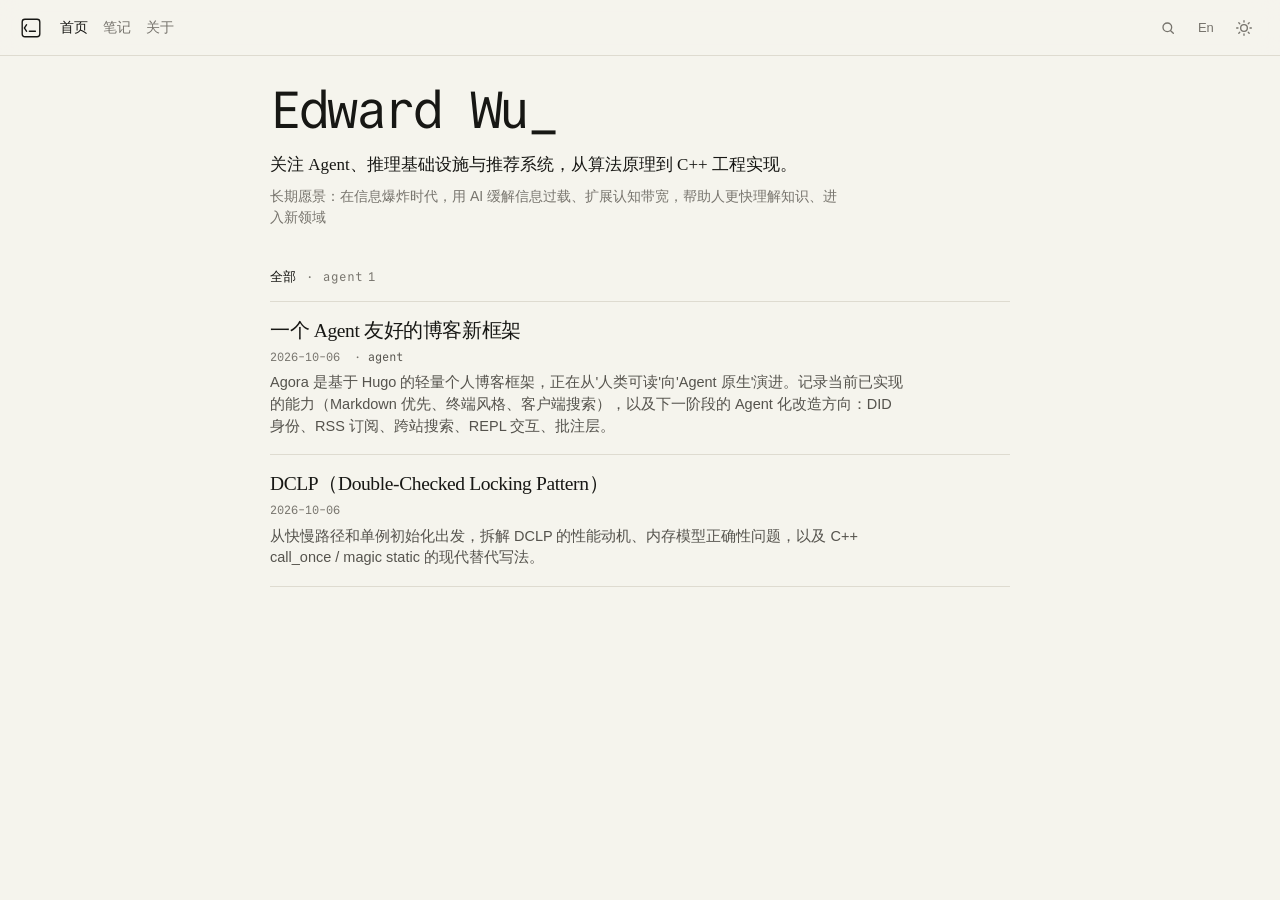
==== commit da10d4d5: "Deploy from agora: ed50d29b4a14a5689d107e4011fa5a55fd16f9b0 edzwu/agora@ed50d29b4a14a5689d107e4011fa" ====
--- a/zh/index.html
+++ b/zh/index.html
@@ -6,8 +6,8 @@
 <a class=lang-toggle href=/en/ hreflang=en aria-label=切换语言 title=切换语言>En
 </a><button class=theme-toggle type=button aria-label=切换主题>
 <svg class="theme-icon-sun" viewBox="0 0 24 24" width="16" height="16" fill="none" stroke="currentColor" stroke-width="2" stroke-linecap="round" stroke-linejoin="round" aria-hidden="true"><circle cx="12" cy="12" r="5"/><path d="M12 1v2m0 18v2M4.22 4.22l1.42 1.42M18.36 18.36l1.42 1.42M1 12h2m18 0h2M4.22 19.78l1.42-1.42M18.36 5.64l1.42-1.42"/></svg>
-<svg class="theme-icon-moon" viewBox="0 0 24 24" width="16" height="16" fill="none" stroke="currentColor" stroke-width="2" stroke-linecap="round" stroke-linejoin="round" aria-hidden="true" style="display:none"><path d="M21 12.79A9 9 0 1111.21 3 7 7 0 0021 12.79z"/></svg></button></div></header><div class=frame><main class=home-main><section class=hero><h1 class=hero-title id=typewriter-title aria-label="Edward Wu"><span>Edward Wu</span></h1><div class=hero-about><p class=hero-bio>关注 Agent、推理基础设施与推荐系统，从算法原理到 C++ 工程实现。</p><p class=hero-vision>长期愿景：用 AI 缓解信息过载、扩展认知带宽，帮助人更快理解知识、进入新领域。</p></div></section><nav class=tag-filter aria-label=标签 data-client><a href=/zh/notes/ data-tag aria-pressed=true>全部</a>
+<svg class="theme-icon-moon" viewBox="0 0 24 24" width="16" height="16" fill="none" stroke="currentColor" stroke-width="2" stroke-linecap="round" stroke-linejoin="round" aria-hidden="true" style="display:none"><path d="M21 12.79A9 9 0 1111.21 3 7 7 0 0021 12.79z"/></svg></button></div></header><div class=frame><main class=home-main><section class=hero><h1 class=hero-title id=typewriter-title aria-label="Edward Wu"><span>Edward Wu</span></h1><div class=hero-about><p class=hero-bio>关注 Agent、推理基础设施与推荐系统，从算法原理到 C++ 工程实现。</p><p class=hero-vision>长期愿景：在信息爆炸时代，用 AI 缓解信息过载、扩展认知带宽，帮助人更快理解知识、进入新领域</p></div></section><nav class=tag-filter aria-label=标签 data-client><a href=/zh/notes/ data-tag aria-pressed=true>全部</a>
 <a href=/zh/tags/agent/ data-tag=agent>agent<span class=tag-count>1</span></a></nav><ul class=note-list id=note-list><li class=note-row data-tags="agent "><a class=note-title href=/zh/notes/d471e8442e94/>一个 Agent 友好的博客新框架</a><p class=note-meta><time datetime=2026-10-06>2026-10-06</time>
-<a class=tag href=/zh/tags/agent/>agent</a></p><p class=note-tldr>Agora 是基于 Hugo 的轻量个人博客框架，正在从'人类可读'向'Agent 原生'演进。记录当前已实现的能力（Markdown 优先、终端风格、客户端搜索），以及下一阶段的 Agent 化改造方向：DID 身份、RSS 订阅、跨站搜索、REPL 交互、批注层。</p></li><li class=note-row data-tags><a class=note-title href=/zh/notes/4d4b/>DCLP（Double-Checked Locking Pattern）</a><p class=note-meta><time datetime=2026-10-06>2026-10-06</time></p></li></ul><p class=filter-empty id=filter-empty hidden>未找到匹配结果。</p></main></div><div class=search-dialog id=search-dialog hidden><button class=search-backdrop type=button data-search-close tabindex=-1 aria-label=搜索笔记></button><div class=search-panel role=dialog aria-modal=true aria-label=搜索笔记><div class=search-field><svg viewBox="0 0 24 24" width="16" height="16" fill="none" stroke="currentColor" stroke-width="2" stroke-linecap="round" aria-hidden="true"><circle cx="11" cy="11" r="6.5"/><path d="M16 16l4 4"/></svg>
+<a class=tag href=/zh/tags/agent/>agent</a></p><p class=note-tldr>Agora 是基于 Hugo 的轻量个人博客框架，正在从'人类可读'向'Agent 原生'演进。记录当前已实现的能力（Markdown 优先、终端风格、客户端搜索），以及下一阶段的 Agent 化改造方向：DID 身份、RSS 订阅、跨站搜索、REPL 交互、批注层。</p></li><li class=note-row data-tags><a class=note-title href=/zh/notes/4d4b/>DCLP（Double-Checked Locking Pattern）</a><p class=note-meta><time datetime=2026-10-06>2026-10-06</time></p><p class=note-tldr>从快慢路径和单例初始化出发，拆解 DCLP 的性能动机、内存模型正确性问题，以及 C++ call_once / magic static 的现代替代写法。</p></li></ul><p class=filter-empty id=filter-empty hidden>未找到匹配结果。</p></main></div><div class=search-dialog id=search-dialog hidden><button class=search-backdrop type=button data-search-close tabindex=-1 aria-label=搜索笔记></button><div class=search-panel role=dialog aria-modal=true aria-label=搜索笔记><div class=search-field><svg viewBox="0 0 24 24" width="16" height="16" fill="none" stroke="currentColor" stroke-width="2" stroke-linecap="round" aria-hidden="true"><circle cx="11" cy="11" r="6.5"/><path d="M16 16l4 4"/></svg>
 <input id=search-input type=search placeholder=搜索笔记... autocomplete=off aria-label=搜索笔记>
-<kbd class=search-kbd>⌘K</kbd></div><ul class=search-results id=search-results></ul><p class=search-empty id=search-empty hidden>未找到匹配结果。</p></div></div><script type=application/json id=note-index>[{"date":"2026-10-06","href":"/zh/notes/d471e8442e94/","id":"d471e","tags":"agent","text":"没错，2026 年的今天，我又来折腾博客方案了。这次和几年前不同——AI 的加持让一切变得不一样，再也不是前端无能的丈夫了（bushi）。\n但 AI 解决的不应该只是帮助人类成为更好的全栈工程师。Agent 本身也应该成为读者。道理很简单：人类大脑带宽不足，新时代信息爆炸，读不完、看不完、学不完是常态。一小时的干货视频，消化它远远不止一小时；更别提在不熟悉的语言下，阅读速率就更低了。而 AI 以 token/s 的处理速度远超人类，更重要的是: 尽管人类可能像松鼠，收集了一季的橡果，入冬全忘；但 AI 可以快速\u0026quot;内化\u0026quot;到自己的知识库内, 无论何时, 快速找到这些橡果。\n然而, 大多数的社交平台都需要另外适配读写工具, 因为 Agent 并不喜欢看到 html 文件, 更别说各种反扒虫机制, 也在阻止个人的 Agent 助手拿到这些信息, 这已经变成信息流动的一种桎梏。\n所以, 我们需要一个新的博客框架, 对 Agent 更加友好的那种。\n核心原则 在设计这个新框架之前，先定下几条基本原则：\nAI 友好：结构清晰、语义明确，让 Agent 能轻松解析和交互 轻量：不依赖重型基础设施，个人就能部署和维护 极简：日常只写 Markdown，和写笔记没有区别 什么是 Agent 友好的博客 传统博客的读者是人类。Agent 友好的博客则把 Agent 视为一等公民——它们不只是辅助作者写作的工具，更是独立的知识消费者。\n这意味着博客需要为 Agent 提供：\n结构化的内容访问（而非仅 HTML） 标准化的身份识别 可交互的接口: 操作博客网站内的资源 需求拆解 Agent CLI 交互层 新框架对 Agent CLI 的交互友好，具体包括：\nDID 身份系统：Agent 在这个框架下有自己的去中心化身份 RSS 订阅：Agent 可以作为订阅读者，自动抓取更新 跨站搜索：支持 Agent 自己做搜索引擎，聚合多站内容 网站级 API：允许 Agent 做 CRUD 交互 读者 Agent：总结、收藏、翻译、提问某篇文章 作者 Agent：在 CLI 发布、删除、更新文章 REPL 式交互：提供注册手段，可以注册个人 Agent，通过网页下方的输入框类似 REPL 和网页交互 批注层：Agent 可以看到讨论区，参与协作 传统兼容层 老框架的优良传统不能丢：\nMarkdown 优先：日常只用编写 Markdown 文档, 语法支持双链 多平台同步：支持一键更新到多个平台 发布者友好：作者只需要编辑 Markdown，不用关心部署细节 参考与借鉴 Hacker News API 交互设计 openCLI 的交互范式 ","title":"一个 Agent 友好的博客新框架","tldr":"Agora 是基于 Hugo 的轻量个人博客框架，正在从'人类可读'向'Agent 原生'演进。记录当前已实现的能力（Markdown 优先、终端风格、客户端搜索），以及下一阶段的 Agent 化改造方向：DID 身份、RSS 订阅、跨站搜索、REPL 交互、批注层。"},{"date":"2026-10-06","href":"/zh/notes/4d4b/","id":"4d4b","tags":"","text":" 关键词：内存模型 / happens-before / critical section / 单例模式\n背景场景 → 问题定义 → DCLP 解法 → 现代写法（call_once / magic static）。\nidea DCLP 的核心直觉其实很朴素：\n很多系统里存在 快路径 / 慢路径： 慢路径只在“第一次/偶尔”发生（初始化、构建缓存、加载配置、构建索引…） 快路径在热路径里被反复调用（每次调用都要拿到那个对象/缓存/表…） 需要： 第一次：允许慢，但必须 只做一次 之后：尽量不加锁，走 无锁快路径 DCLP 的套路就是： 先无锁检查一次（走快路径） 只有“看起来需要初始化”才加锁进入慢路径 锁内再检查一次（避免重复初始化） 初始化完成后，把“对象已经可用”安全发布给其它线程 一句话：DCLP 是一种“减少锁竞争”的模式，但它的正确性取决于内存模型（happens-before）。\nBackground \u0026amp;\u0026amp; Motivation 背景：哪些地方会出现“快慢系统”？ 单例/全局资源（配置中心、日志器、metrics registry、连接池…）\n每次业务调用都要访问它 → 热路径 初始化只做一次 → 慢路径 懒加载缓存（lazy cache）\n第一次请求时构建大对象（索引、词典、regex 编译、模型加载…） 后续请求只读缓存 一次性初始化的昂贵数据结构\n例如：解析配置文件 → 生成路由表 → 构建 hash 索引 → 发布给读线程 读线程频繁读取，写线程几乎不再写 这些场景里，如果每次都 lock()，就把“慢路径的成本”扩散到了整个系统：\n明明只有第一次需要慢，结果每次都付锁的成本。\nproblem defined 为什么需要 DCLP？因为往往同时面对两类问题：\n问题1：性能问题（每次都锁太贵） “只初始化一次”的最直接写法是：\nT* p = nullptr; std::mutex m; T* get() { std::lock_guard\u0026lt;std::mutex\u0026gt; lk(m); if (!p) p = new T(); return p; } 缺点很直观：\n每次调用都要锁，哪怕 p 早就初始化完了。\n当 get() 是极热路径（每个请求、每个日志、每帧处理…）时，这个锁可能成为吞吐瓶颈。\n问题2：正确性问题（“发布指针” != “发布完整对象状态”） 并不是 “锁内 new 一次” 就完了，DCLP 最坑的地方是：\n另一个线程可能看到 p != nullptr，却看到的是一个尚未构造完成（或构造写入尚不可见）的对象。\n因为：\np = new T(); 在抽象层面可拆成三步：\n分配内存 mem = operator new(sizeof(T)) 在 mem 上构造对象（写入字段） 把指针写入 p（对外发布） 如果没有正确同步，别的线程的“观察顺序”可能是：\nThread A: allocate mem Thread A: p = mem (p 已非空，被别人看见) Thread A: construct T in mem (对象字段还在写，或写入尚不可见) Thread B: sees p != nullptr Thread B: uses *p (读到半初始化状态 → UB 风险) 这就是为什么 “DCLP 不只是加两次 if”——它本质上是一个内存可见性 / happens-before问题。 也就是说, 变量不仅要保证自己不发生 data race 的问题, 也要保证 happend-before 的内存模型 需要维护附近的变量更新, 在另一个线程内的可见性\nSolution DCLP 是什么？（模式定义） DCLP 的经典形态如下：\nif (p == nullptr) { // (A) 快路径：无锁检查 lock(); if (p == nullptr) { // (B) 慢路径：锁内二次确认 p = new T(); } unlock(); } return p; 两次检查的职责不同：\n外层 if：性能（避免每次都锁） 内层 if：正确性（避免重复初始化；典型 TOCTTOU：check 与 use 之间状态可能变化） 到这里为止，这只是“逻辑层面”的 DCLP。\n真正难点是：如何保证 (B) 初始化完成后，(A) 快路径读到的是“完整对象”？\n真正需要的是下面两种之一：\n用 mutex 把“写入/读取”放入同一个同步域（简单稳） 或者用 atomic（acquire/release） 把“发布/获取”关系写清楚（快路径无锁） 正确的 DCLP（C++11+）：atomic + acquire/release + mutex 如果真的需要 DCLP（快路径无锁），推荐写成“发布-获取”模型：\n发布者（写线程）：构造完成后 store(..., release) 发布指针 读者（读线程）：load(..., acquire) 获取指针；一旦读到非空，就保证能看到构造写入 示例：\n#include \u0026lt;atomic\u0026gt; #include \u0026lt;mutex\u0026gt; struct T { int a = 1; // ... 复杂初始化 ... }; std::atomic\u0026lt;T*\u0026gt; p{nullptr}; std::mutex m; T* instance() { // 1) 快路径：acquire 读 T* tmp = p.load(std::memory_order_acquire); if (tmp == nullptr) { // 2) 慢路径：锁内初始化 std::lock_guard\u0026lt;std::mutex\u0026gt; lk(m); // 锁内再读一次：此处用 relaxed 即可（锁本身提供同步） tmp = p.load(std::memory_order_relaxed); if (tmp == nullptr) { tmp = new T(); // 3) 发布：release store p.store(tmp, std::memory_order_release); } } return tmp; } 可以这样理解这段代码在“语义层面”保证了什么：\nstore(release)：把构造期间对 T 内部字段的写入，“排在指针发布之前” load(acquire)：一旦读到非空指针，就“保证能看到发布前的写入”，从而读到完整对象状态 现代写法：std::call_once（推荐） DCLP 的最大问题不是“难懂”，而是“太容易被写错（尤其内存序）”。\n现代 C++ 给了直接表达意图的工具：一次性初始化。\n#include \u0026lt;mutex\u0026gt; struct T { /* ... */ }; std::once_flag flag; T* p = nullptr; T* instance() { std::call_once(flag, [] { p = new T(); }); return p; } 优点：\n意图清晰：只执行一次 不需要自己推导“发布/获取”的内存序组合 对阅读代码的人非常友好 现代写法：magic static（Meyers Singleton，最简） 如果接受对象生命周期“到进程结束”，那么这可能是最爽的写法：\nT\u0026amp; instance() { static T obj; // C++11 起保证初始化线程安全 return obj; } 优点：短、稳、表达力强。\n缺点：生命周期固定、参数化初始化不方便、测试替换能力较弱。\n","title":"DCLP（Double-Checked Locking Pattern）","tldr":""}]</script><script src="/js/main.js?v=19"></script></body></html>+<kbd class=search-kbd>⌘K</kbd></div><ul class=search-results id=search-results></ul><p class=search-empty id=search-empty hidden>未找到匹配结果。</p></div></div><script type=application/json id=note-index>[{"date":"2026-10-06","href":"/zh/notes/d471e8442e94/","id":"d471e","tags":"agent","text":"没错，2026 年的今天，我又来折腾博客方案了。这次和几年前不同——AI 的加持让一切变得不一样，再也不是前端无能的丈夫了（bushi）。\n但 AI 解决的不应该只是帮助人类成为更好的全栈工程师。Agent 本身也应该成为读者。道理很简单：人类大脑带宽不足，新时代信息爆炸，读不完、看不完、学不完是常态。一小时的干货视频，消化它远远不止一小时；更别提在不熟悉的语言下，阅读速率就更低了。而 AI 以 token/s 的处理速度远超人类，更重要的是: 尽管人类可能像松鼠，收集了一季的橡果，入冬全忘；但 AI 可以快速\u0026quot;内化\u0026quot;到自己的知识库内, 无论何时, 快速找到这些橡果。\n然而, 大多数的社交平台都需要另外适配读写工具, 因为 Agent 并不喜欢看到 html 文件, 更别说各种反扒虫机制, 也在阻止个人的 Agent 助手拿到这些信息, 这已经变成信息流动的一种桎梏。\n所以, 我们需要一个新的博客框架, 对 Agent 更加友好的那种。\n核心原则 在设计这个新框架之前，先定下几条基本原则：\nAI 友好：结构清晰、语义明确，让 Agent 能轻松解析和交互 轻量：不依赖重型基础设施，个人就能部署和维护 极简：日常只写 Markdown，和写笔记没有区别 什么是 Agent 友好的博客 传统博客的读者是人类。Agent 友好的博客则把 Agent 视为一等公民——它们不只是辅助作者写作的工具，更是独立的知识消费者。\n这意味着博客需要为 Agent 提供：\n结构化的内容访问（而非仅 HTML） 标准化的身份识别 可交互的接口: 操作博客网站内的资源 需求拆解 Agent CLI 交互层 新框架对 Agent CLI 的交互友好，具体包括：\nDID 身份系统：Agent 在这个框架下有自己的去中心化身份 RSS 订阅：Agent 可以作为订阅读者，自动抓取更新 跨站搜索：支持 Agent 自己做搜索引擎，聚合多站内容 网站级 API：允许 Agent 做 CRUD 交互 读者 Agent：总结、收藏、翻译、提问某篇文章 作者 Agent：在 CLI 发布、删除、更新文章 REPL 式交互：提供注册手段，可以注册个人 Agent，通过网页下方的输入框类似 REPL 和网页交互 批注层：Agent 可以看到讨论区，参与协作 传统兼容层 老框架的优良传统不能丢：\nMarkdown 优先：日常只用编写 Markdown 文档, 语法支持双链 多平台同步：支持一键更新到多个平台 发布者友好：作者只需要编辑 Markdown，不用关心部署细节 参考与借鉴 Hacker News API 交互设计 openCLI 的交互范式 ","title":"一个 Agent 友好的博客新框架","tldr":"Agora 是基于 Hugo 的轻量个人博客框架，正在从'人类可读'向'Agent 原生'演进。记录当前已实现的能力（Markdown 优先、终端风格、客户端搜索），以及下一阶段的 Agent 化改造方向：DID 身份、RSS 订阅、跨站搜索、REPL 交互、批注层。"},{"date":"2026-10-06","href":"/zh/notes/4d4b/","id":"4d4b","tags":"","text":" 关键词：内存模型 / happens-before / critical section / 单例模式\n背景场景 → 问题定义 → DCLP 解法 → 现代写法（call_once / magic static）。\nidea DCLP 的核心直觉其实很朴素：\n很多系统里存在 快路径 / 慢路径： 慢路径只在“第一次/偶尔”发生（初始化、构建缓存、加载配置、构建索引…） 快路径在热路径里被反复调用（每次调用都要拿到那个对象/缓存/表…） 需要： 第一次：允许慢，但必须 只做一次 之后：尽量不加锁，走 无锁快路径 DCLP 的套路就是： 先无锁检查一次（走快路径） 只有“看起来需要初始化”才加锁进入慢路径 锁内再检查一次（避免重复初始化） 初始化完成后，把“对象已经可用”安全发布给其它线程 一句话：DCLP 是一种“减少锁竞争”的模式，但它的正确性取决于内存模型（happens-before）。\nBackground \u0026amp;\u0026amp; Motivation 背景：哪些地方会出现“快慢系统”？ 单例/全局资源（配置中心、日志器、metrics registry、连接池…）\n每次业务调用都要访问它 → 热路径 初始化只做一次 → 慢路径 懒加载缓存（lazy cache）\n第一次请求时构建大对象（索引、词典、regex 编译、模型加载…） 后续请求只读缓存 一次性初始化的昂贵数据结构\n例如：解析配置文件 → 生成路由表 → 构建 hash 索引 → 发布给读线程 读线程频繁读取，写线程几乎不再写 这些场景里，如果每次都 lock()，就把“慢路径的成本”扩散到了整个系统：\n明明只有第一次需要慢，结果每次都付锁的成本。\nproblem defined 为什么需要 DCLP？因为往往同时面对两类问题：\n问题1：性能问题（每次都锁太贵） “只初始化一次”的最直接写法是：\nT* p = nullptr; std::mutex m; T* get() { std::lock_guard\u0026lt;std::mutex\u0026gt; lk(m); if (!p) p = new T(); return p; } 缺点很直观：\n每次调用都要锁，哪怕 p 早就初始化完了。\n当 get() 是极热路径（每个请求、每个日志、每帧处理…）时，这个锁可能成为吞吐瓶颈。\n问题2：正确性问题（“发布指针” != “发布完整对象状态”） 并不是 “锁内 new 一次” 就完了，DCLP 最坑的地方是：\n另一个线程可能看到 p != nullptr，却看到的是一个尚未构造完成（或构造写入尚不可见）的对象。\n因为：\np = new T(); 在抽象层面可拆成三步：\n分配内存 mem = operator new(sizeof(T)) 在 mem 上构造对象（写入字段） 把指针写入 p（对外发布） 如果没有正确同步，别的线程的“观察顺序”可能是：\nThread A: allocate mem Thread A: p = mem (p 已非空，被别人看见) Thread A: construct T in mem (对象字段还在写，或写入尚不可见) Thread B: sees p != nullptr Thread B: uses *p (读到半初始化状态 → UB 风险) 这就是为什么 “DCLP 不只是加两次 if”——它本质上是一个内存可见性 / happens-before问题。 也就是说, 变量不仅要保证自己不发生 data race 的问题, 也要保证 happend-before 的内存模型 需要维护附近的变量更新, 在另一个线程内的可见性\nSolution DCLP 是什么？（模式定义） DCLP 的经典形态如下：\nif (p == nullptr) { // (A) 快路径：无锁检查 lock(); if (p == nullptr) { // (B) 慢路径：锁内二次确认 p = new T(); } unlock(); } return p; 两次检查的职责不同：\n外层 if：性能（避免每次都锁） 内层 if：正确性（避免重复初始化；典型 TOCTTOU：check 与 use 之间状态可能变化） 到这里为止，这只是“逻辑层面”的 DCLP。\n真正难点是：如何保证 (B) 初始化完成后，(A) 快路径读到的是“完整对象”？\n真正需要的是下面两种之一：\n用 mutex 把“写入/读取”放入同一个同步域（简单稳） 或者用 atomic（acquire/release） 把“发布/获取”关系写清楚（快路径无锁） 正确的 DCLP（C++11+）：atomic + acquire/release + mutex 如果真的需要 DCLP（快路径无锁），推荐写成“发布-获取”模型：\n发布者（写线程）：构造完成后 store(..., release) 发布指针 读者（读线程）：load(..., acquire) 获取指针；一旦读到非空，就保证能看到构造写入 示例：\n#include \u0026lt;atomic\u0026gt; #include \u0026lt;mutex\u0026gt; struct T { int a = 1; // ... 复杂初始化 ... }; std::atomic\u0026lt;T*\u0026gt; p{nullptr}; std::mutex m; T* instance() { // 1) 快路径：acquire 读 T* tmp = p.load(std::memory_order_acquire); if (tmp == nullptr) { // 2) 慢路径：锁内初始化 std::lock_guard\u0026lt;std::mutex\u0026gt; lk(m); // 锁内再读一次：此处用 relaxed 即可（锁本身提供同步） tmp = p.load(std::memory_order_relaxed); if (tmp == nullptr) { tmp = new T(); // 3) 发布：release store p.store(tmp, std::memory_order_release); } } return tmp; } 可以这样理解这段代码在“语义层面”保证了什么：\nstore(release)：把构造期间对 T 内部字段的写入，“排在指针发布之前” load(acquire)：一旦读到非空指针，就“保证能看到发布前的写入”，从而读到完整对象状态 现代写法：std::call_once（推荐） DCLP 的最大问题不是“难懂”，而是“太容易被写错（尤其内存序）”。\n现代 C++ 给了直接表达意图的工具：一次性初始化。\n#include \u0026lt;mutex\u0026gt; struct T { /* ... */ }; std::once_flag flag; T* p = nullptr; T* instance() { std::call_once(flag, [] { p = new T(); }); return p; } 优点：\n意图清晰：只执行一次 不需要自己推导“发布/获取”的内存序组合 对阅读代码的人非常友好 现代写法：magic static（Meyers Singleton，最简） 如果接受对象生命周期“到进程结束”，那么这可能是最爽的写法：\nT\u0026amp; instance() { static T obj; // C++11 起保证初始化线程安全 return obj; } 优点：短、稳、表达力强。\n缺点：生命周期固定、参数化初始化不方便、测试替换能力较弱。\n","title":"DCLP（Double-Checked Locking Pattern）","tldr":"从快慢路径和单例初始化出发，拆解 DCLP 的性能动机、内存模型正确性问题，以及 C++ call_once / magic static 的现代替代写法。"}]</script><script src="/js/main.js?v=19"></script></body></html>
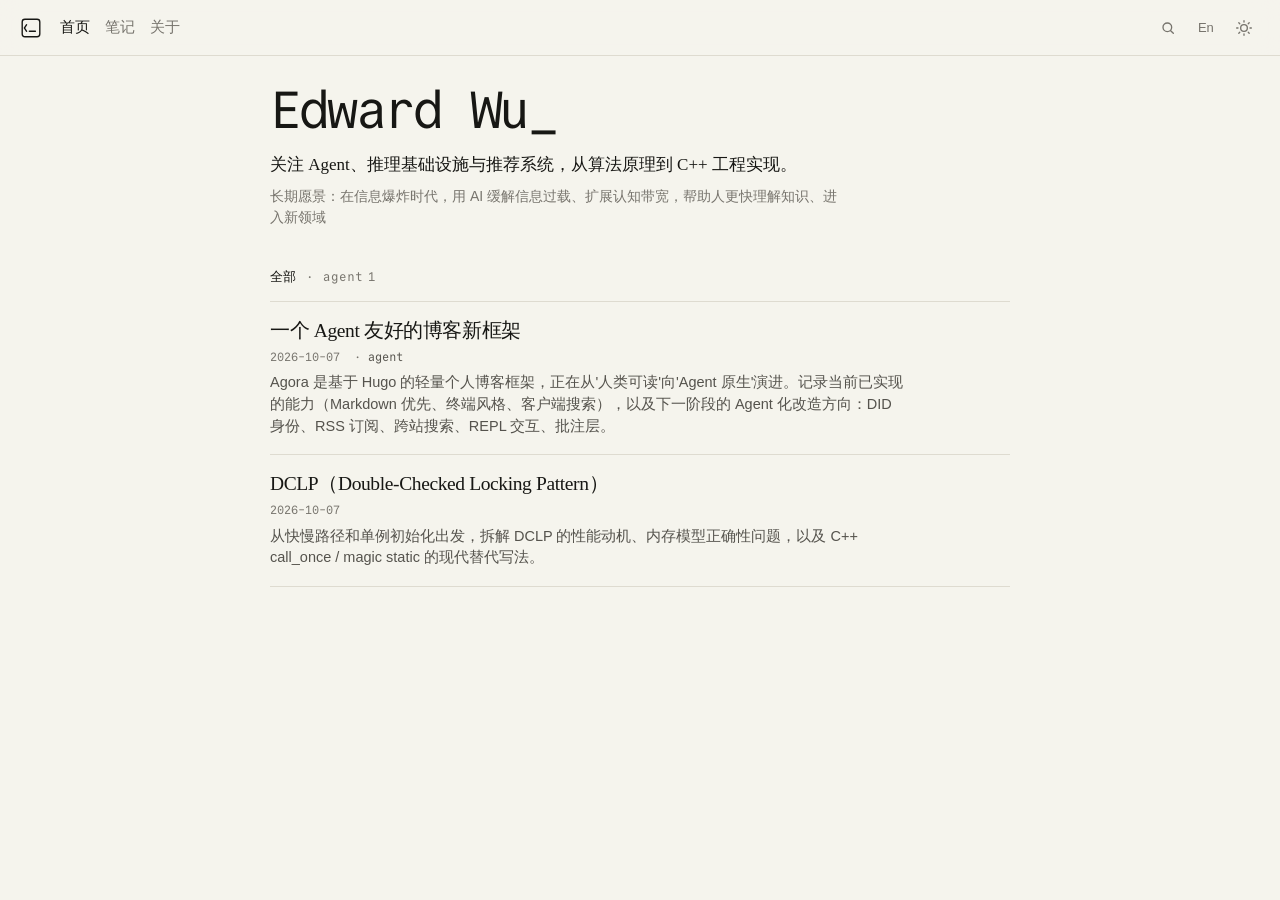
==== commit 2dea1703: "Deploy from agora: 0936da386423ecfa57460ed15ead508e32b9f43c edzwu/agora@0936da386423ecfa57460ed15ead" ====
--- a/zh/index.html
+++ b/zh/index.html
@@ -1,4 +1,4 @@
-<!doctype html><html lang=zh><head><meta name=generator content="Hugo 0.160.1"><meta charset=utf-8><meta name=viewport content="width=device-width,initial-scale=1"><link rel=icon type=image/png sizes=32x32 href=/favicon-32x32.png><link rel=icon type=image/png sizes=16x16 href=/favicon-16x16.png><script>(function(){var e=localStorage.getItem("theme");(e==="dark"||e==="light")&&(document.documentElement.dataset.theme=e)})()</script><title>Edward's Notes</title><meta name=description content="Intelligence is the ability to avoid doing work, yet getting the work done."><link rel=stylesheet href="/css/main.css?v=72"></head><body class=home><header class=site-nav><a href=/zh/ class=nav-logo aria-label=首页><svg viewBox="0 0 40 40" width="22" height="22" aria-hidden="true" fill="none" stroke="currentColor" stroke-width="2.5" stroke-linecap="round"><rect x="4" y="4" width="32" height="32" rx="5"/><polyline points="12,14 8,20 12,26"/><line x1="17" y1="26" x2="28" y2="26"/></svg></a><nav class=nav-links><a href=/zh/ aria-current=page>首页</a>
+<!doctype html><html lang=zh><head><meta name=generator content="Hugo 0.160.1"><meta charset=utf-8><meta name=viewport content="width=device-width,initial-scale=1"><link rel=icon type=image/png sizes=32x32 href=/favicon-32x32.png><link rel=icon type=image/png sizes=16x16 href=/favicon-16x16.png><script>(function(){var e=localStorage.getItem("theme");(e==="dark"||e==="light")&&(document.documentElement.dataset.theme=e)})()</script><title>Edward's Notes</title><meta name=description content="Intelligence is the ability to avoid doing work, yet getting the work done."><link rel=stylesheet href="/css/main.css?v=74"></head><body class=home><header class=site-nav><a href=/zh/ class=nav-logo aria-label=首页><svg viewBox="0 0 40 40" width="22" height="22" aria-hidden="true" fill="none" stroke="currentColor" stroke-width="2.5" stroke-linecap="round"><rect x="4" y="4" width="32" height="32" rx="5"/><polyline points="12,14 8,20 12,26"/><line x1="17" y1="26" x2="28" y2="26"/></svg></a><nav class=nav-links><a href=/zh/ aria-current=page>首页</a>
 <a href=/zh/notes/>笔记</a>
 <a href=/zh/about/>关于</a></nav><div class=nav-actions><button class=search-toggle type=button aria-expanded=false aria-controls=search-dialog aria-label=搜索笔记 title="搜索笔记 (⌘K)">
 <svg viewBox="0 0 24 24" width="16" height="16" fill="none" stroke="currentColor" stroke-width="2" stroke-linecap="round" stroke-linejoin="round" aria-hidden="true"><circle cx="11" cy="11" r="6.5"/><path d="M16 16l4 4"/></svg>
@@ -7,7 +7,7 @@
 </a><button class=theme-toggle type=button aria-label=切换主题>
 <svg class="theme-icon-sun" viewBox="0 0 24 24" width="16" height="16" fill="none" stroke="currentColor" stroke-width="2" stroke-linecap="round" stroke-linejoin="round" aria-hidden="true"><circle cx="12" cy="12" r="5"/><path d="M12 1v2m0 18v2M4.22 4.22l1.42 1.42M18.36 18.36l1.42 1.42M1 12h2m18 0h2M4.22 19.78l1.42-1.42M18.36 5.64l1.42-1.42"/></svg>
 <svg class="theme-icon-moon" viewBox="0 0 24 24" width="16" height="16" fill="none" stroke="currentColor" stroke-width="2" stroke-linecap="round" stroke-linejoin="round" aria-hidden="true" style="display:none"><path d="M21 12.79A9 9 0 1111.21 3 7 7 0 0021 12.79z"/></svg></button></div></header><div class=frame><main class=home-main><section class=hero><h1 class=hero-title id=typewriter-title aria-label="Edward Wu"><span>Edward Wu</span></h1><div class=hero-about><p class=hero-bio>关注 Agent、推理基础设施与推荐系统，从算法原理到 C++ 工程实现。</p><p class=hero-vision>长期愿景：在信息爆炸时代，用 AI 缓解信息过载、扩展认知带宽，帮助人更快理解知识、进入新领域</p></div></section><nav class=tag-filter aria-label=标签 data-client><a href=/zh/notes/ data-tag aria-pressed=true>全部</a>
-<a href=/zh/tags/agent/ data-tag=agent>agent<span class=tag-count>1</span></a></nav><ul class=note-list id=note-list><li class=note-row data-tags="agent "><a class=note-title href=/zh/notes/d471e8442e94/>一个 Agent 友好的博客新框架</a><p class=note-meta><time datetime=2026-10-06>2026-10-06</time>
-<a class=tag href=/zh/tags/agent/>agent</a></p><p class=note-tldr>Agora 是基于 Hugo 的轻量个人博客框架，正在从'人类可读'向'Agent 原生'演进。记录当前已实现的能力（Markdown 优先、终端风格、客户端搜索），以及下一阶段的 Agent 化改造方向：DID 身份、RSS 订阅、跨站搜索、REPL 交互、批注层。</p></li><li class=note-row data-tags><a class=note-title href=/zh/notes/4d4b/>DCLP（Double-Checked Locking Pattern）</a><p class=note-meta><time datetime=2026-10-06>2026-10-06</time></p><p class=note-tldr>从快慢路径和单例初始化出发，拆解 DCLP 的性能动机、内存模型正确性问题，以及 C++ call_once / magic static 的现代替代写法。</p></li></ul><p class=filter-empty id=filter-empty hidden>未找到匹配结果。</p></main></div><div class=search-dialog id=search-dialog hidden><button class=search-backdrop type=button data-search-close tabindex=-1 aria-label=搜索笔记></button><div class=search-panel role=dialog aria-modal=true aria-label=搜索笔记><div class=search-field><svg viewBox="0 0 24 24" width="16" height="16" fill="none" stroke="currentColor" stroke-width="2" stroke-linecap="round" aria-hidden="true"><circle cx="11" cy="11" r="6.5"/><path d="M16 16l4 4"/></svg>
+<a href=/zh/tags/agent/ data-tag=agent>agent<span class=tag-count>1</span></a></nav><ul class=note-list id=note-list><li class=note-row data-tags="agent "><a class=note-title href=/zh/notes/d471e8442e94/>一个 Agent 友好的博客新框架</a><p class=note-meta><time datetime=2026-10-07>2026-10-07</time>
+<a class=tag href=/zh/tags/agent/>agent</a></p><p class=note-tldr>Agora 是基于 Hugo 的轻量个人博客框架，正在从'人类可读'向'Agent 原生'演进。记录当前已实现的能力（Markdown 优先、终端风格、客户端搜索），以及下一阶段的 Agent 化改造方向：DID 身份、RSS 订阅、跨站搜索、REPL 交互、批注层。</p></li><li class=note-row data-tags><a class=note-title href=/zh/notes/4d4b/>DCLP（Double-Checked Locking Pattern）</a><p class=note-meta><time datetime=2026-10-07>2026-10-07</time></p><p class=note-tldr>从快慢路径和单例初始化出发，拆解 DCLP 的性能动机、内存模型正确性问题，以及 C++ call_once / magic static 的现代替代写法。</p></li></ul><p class=filter-empty id=filter-empty hidden>未找到匹配结果。</p></main></div><div class=search-dialog id=search-dialog hidden><button class=search-backdrop type=button data-search-close tabindex=-1 aria-label=搜索笔记></button><div class=search-panel role=dialog aria-modal=true aria-label=搜索笔记><div class=search-field><svg viewBox="0 0 24 24" width="16" height="16" fill="none" stroke="currentColor" stroke-width="2" stroke-linecap="round" aria-hidden="true"><circle cx="11" cy="11" r="6.5"/><path d="M16 16l4 4"/></svg>
 <input id=search-input type=search placeholder=搜索笔记... autocomplete=off aria-label=搜索笔记>
-<kbd class=search-kbd>⌘K</kbd></div><ul class=search-results id=search-results></ul><p class=search-empty id=search-empty hidden>未找到匹配结果。</p></div></div><script type=application/json id=note-index>[{"date":"2026-10-06","href":"/zh/notes/d471e8442e94/","id":"d471e","tags":"agent","text":"没错，2026 年的今天，我又来折腾博客方案了。这次和几年前不同——AI 的加持让一切变得不一样，再也不是前端无能的丈夫了（bushi）。\n但 AI 解决的不应该只是帮助人类成为更好的全栈工程师。Agent 本身也应该成为读者。道理很简单：人类大脑带宽不足，新时代信息爆炸，读不完、看不完、学不完是常态。一小时的干货视频，消化它远远不止一小时；更别提在不熟悉的语言下，阅读速率就更低了。而 AI 以 token/s 的处理速度远超人类，更重要的是: 尽管人类可能像松鼠，收集了一季的橡果，入冬全忘；但 AI 可以快速\u0026quot;内化\u0026quot;到自己的知识库内, 无论何时, 快速找到这些橡果。\n然而, 大多数的社交平台都需要另外适配读写工具, 因为 Agent 并不喜欢看到 html 文件, 更别说各种反扒虫机制, 也在阻止个人的 Agent 助手拿到这些信息, 这已经变成信息流动的一种桎梏。\n所以, 我们需要一个新的博客框架, 对 Agent 更加友好的那种。\n核心原则 在设计这个新框架之前，先定下几条基本原则：\nAI 友好：结构清晰、语义明确，让 Agent 能轻松解析和交互 轻量：不依赖重型基础设施，个人就能部署和维护 极简：日常只写 Markdown，和写笔记没有区别 什么是 Agent 友好的博客 传统博客的读者是人类。Agent 友好的博客则把 Agent 视为一等公民——它们不只是辅助作者写作的工具，更是独立的知识消费者。\n这意味着博客需要为 Agent 提供：\n结构化的内容访问（而非仅 HTML） 标准化的身份识别 可交互的接口: 操作博客网站内的资源 需求拆解 Agent CLI 交互层 新框架对 Agent CLI 的交互友好，具体包括：\nDID 身份系统：Agent 在这个框架下有自己的去中心化身份 RSS 订阅：Agent 可以作为订阅读者，自动抓取更新 跨站搜索：支持 Agent 自己做搜索引擎，聚合多站内容 网站级 API：允许 Agent 做 CRUD 交互 读者 Agent：总结、收藏、翻译、提问某篇文章 作者 Agent：在 CLI 发布、删除、更新文章 REPL 式交互：提供注册手段，可以注册个人 Agent，通过网页下方的输入框类似 REPL 和网页交互 批注层：Agent 可以看到讨论区，参与协作 传统兼容层 老框架的优良传统不能丢：\nMarkdown 优先：日常只用编写 Markdown 文档, 语法支持双链 多平台同步：支持一键更新到多个平台 发布者友好：作者只需要编辑 Markdown，不用关心部署细节 参考与借鉴 Hacker News API 交互设计 openCLI 的交互范式 ","title":"一个 Agent 友好的博客新框架","tldr":"Agora 是基于 Hugo 的轻量个人博客框架，正在从'人类可读'向'Agent 原生'演进。记录当前已实现的能力（Markdown 优先、终端风格、客户端搜索），以及下一阶段的 Agent 化改造方向：DID 身份、RSS 订阅、跨站搜索、REPL 交互、批注层。"},{"date":"2026-10-06","href":"/zh/notes/4d4b/","id":"4d4b","tags":"","text":" 关键词：内存模型 / happens-before / critical section / 单例模式\n背景场景 → 问题定义 → DCLP 解法 → 现代写法（call_once / magic static）。\nidea DCLP 的核心直觉其实很朴素：\n很多系统里存在 快路径 / 慢路径： 慢路径只在“第一次/偶尔”发生（初始化、构建缓存、加载配置、构建索引…） 快路径在热路径里被反复调用（每次调用都要拿到那个对象/缓存/表…） 需要： 第一次：允许慢，但必须 只做一次 之后：尽量不加锁，走 无锁快路径 DCLP 的套路就是： 先无锁检查一次（走快路径） 只有“看起来需要初始化”才加锁进入慢路径 锁内再检查一次（避免重复初始化） 初始化完成后，把“对象已经可用”安全发布给其它线程 一句话：DCLP 是一种“减少锁竞争”的模式，但它的正确性取决于内存模型（happens-before）。\nBackground \u0026amp;\u0026amp; Motivation 背景：哪些地方会出现“快慢系统”？ 单例/全局资源（配置中心、日志器、metrics registry、连接池…）\n每次业务调用都要访问它 → 热路径 初始化只做一次 → 慢路径 懒加载缓存（lazy cache）\n第一次请求时构建大对象（索引、词典、regex 编译、模型加载…） 后续请求只读缓存 一次性初始化的昂贵数据结构\n例如：解析配置文件 → 生成路由表 → 构建 hash 索引 → 发布给读线程 读线程频繁读取，写线程几乎不再写 这些场景里，如果每次都 lock()，就把“慢路径的成本”扩散到了整个系统：\n明明只有第一次需要慢，结果每次都付锁的成本。\nproblem defined 为什么需要 DCLP？因为往往同时面对两类问题：\n问题1：性能问题（每次都锁太贵） “只初始化一次”的最直接写法是：\nT* p = nullptr; std::mutex m; T* get() { std::lock_guard\u0026lt;std::mutex\u0026gt; lk(m); if (!p) p = new T(); return p; } 缺点很直观：\n每次调用都要锁，哪怕 p 早就初始化完了。\n当 get() 是极热路径（每个请求、每个日志、每帧处理…）时，这个锁可能成为吞吐瓶颈。\n问题2：正确性问题（“发布指针” != “发布完整对象状态”） 并不是 “锁内 new 一次” 就完了，DCLP 最坑的地方是：\n另一个线程可能看到 p != nullptr，却看到的是一个尚未构造完成（或构造写入尚不可见）的对象。\n因为：\np = new T(); 在抽象层面可拆成三步：\n分配内存 mem = operator new(sizeof(T)) 在 mem 上构造对象（写入字段） 把指针写入 p（对外发布） 如果没有正确同步，别的线程的“观察顺序”可能是：\nThread A: allocate mem Thread A: p = mem (p 已非空，被别人看见) Thread A: construct T in mem (对象字段还在写，或写入尚不可见) Thread B: sees p != nullptr Thread B: uses *p (读到半初始化状态 → UB 风险) 这就是为什么 “DCLP 不只是加两次 if”——它本质上是一个内存可见性 / happens-before问题。 也就是说, 变量不仅要保证自己不发生 data race 的问题, 也要保证 happend-before 的内存模型 需要维护附近的变量更新, 在另一个线程内的可见性\nSolution DCLP 是什么？（模式定义） DCLP 的经典形态如下：\nif (p == nullptr) { // (A) 快路径：无锁检查 lock(); if (p == nullptr) { // (B) 慢路径：锁内二次确认 p = new T(); } unlock(); } return p; 两次检查的职责不同：\n外层 if：性能（避免每次都锁） 内层 if：正确性（避免重复初始化；典型 TOCTTOU：check 与 use 之间状态可能变化） 到这里为止，这只是“逻辑层面”的 DCLP。\n真正难点是：如何保证 (B) 初始化完成后，(A) 快路径读到的是“完整对象”？\n真正需要的是下面两种之一：\n用 mutex 把“写入/读取”放入同一个同步域（简单稳） 或者用 atomic（acquire/release） 把“发布/获取”关系写清楚（快路径无锁） 正确的 DCLP（C++11+）：atomic + acquire/release + mutex 如果真的需要 DCLP（快路径无锁），推荐写成“发布-获取”模型：\n发布者（写线程）：构造完成后 store(..., release) 发布指针 读者（读线程）：load(..., acquire) 获取指针；一旦读到非空，就保证能看到构造写入 示例：\n#include \u0026lt;atomic\u0026gt; #include \u0026lt;mutex\u0026gt; struct T { int a = 1; // ... 复杂初始化 ... }; std::atomic\u0026lt;T*\u0026gt; p{nullptr}; std::mutex m; T* instance() { // 1) 快路径：acquire 读 T* tmp = p.load(std::memory_order_acquire); if (tmp == nullptr) { // 2) 慢路径：锁内初始化 std::lock_guard\u0026lt;std::mutex\u0026gt; lk(m); // 锁内再读一次：此处用 relaxed 即可（锁本身提供同步） tmp = p.load(std::memory_order_relaxed); if (tmp == nullptr) { tmp = new T(); // 3) 发布：release store p.store(tmp, std::memory_order_release); } } return tmp; } 可以这样理解这段代码在“语义层面”保证了什么：\nstore(release)：把构造期间对 T 内部字段的写入，“排在指针发布之前” load(acquire)：一旦读到非空指针，就“保证能看到发布前的写入”，从而读到完整对象状态 现代写法：std::call_once（推荐） DCLP 的最大问题不是“难懂”，而是“太容易被写错（尤其内存序）”。\n现代 C++ 给了直接表达意图的工具：一次性初始化。\n#include \u0026lt;mutex\u0026gt; struct T { /* ... */ }; std::once_flag flag; T* p = nullptr; T* instance() { std::call_once(flag, [] { p = new T(); }); return p; } 优点：\n意图清晰：只执行一次 不需要自己推导“发布/获取”的内存序组合 对阅读代码的人非常友好 现代写法：magic static（Meyers Singleton，最简） 如果接受对象生命周期“到进程结束”，那么这可能是最爽的写法：\nT\u0026amp; instance() { static T obj; // C++11 起保证初始化线程安全 return obj; } 优点：短、稳、表达力强。\n缺点：生命周期固定、参数化初始化不方便、测试替换能力较弱。\n","title":"DCLP（Double-Checked Locking Pattern）","tldr":"从快慢路径和单例初始化出发，拆解 DCLP 的性能动机、内存模型正确性问题，以及 C++ call_once / magic static 的现代替代写法。"}]</script><script src="/js/main.js?v=19"></script></body></html>+<kbd class=search-kbd>⌘K</kbd></div><ul class=search-results id=search-results></ul><p class=search-empty id=search-empty hidden>未找到匹配结果。</p></div></div><script type=application/json id=note-index>[{"date":"2026-10-07","href":"/zh/notes/d471e8442e94/","id":"d471e","tags":"agent","text":"没错，2026 年的今天，我又来折腾博客方案了。这次和几年前不同——AI 的加持让一切变得不一样，再也不是前端无能的丈夫了（bushi）。\n但 AI 解决的不应该只是帮助人类成为更好的全栈工程师。Agent 本身也应该成为读者。道理很简单：人类大脑带宽不足，新时代信息爆炸，读不完、看不完、学不完是常态。一小时的干货视频，消化它远远不止一小时；更别提在不熟悉的语言下，阅读速率就更低了。而 AI 以 token/s 的处理速度远超人类，更重要的是: 尽管人类可能像松鼠，收集了一季的橡果，入冬全忘；但 AI 可以快速\u0026quot;内化\u0026quot;到自己的知识库内, 无论何时, 快速找到这些橡果。\n然而, 大多数的社交平台都需要另外适配读写工具, 因为 Agent 并不喜欢看到 html 文件, 更别说各种反扒虫机制, 也在阻止个人的 Agent 助手拿到这些信息, 这已经变成信息流动的一种桎梏。\n所以, 我们需要一个新的博客框架, 对 Agent 更加友好的那种。\n核心原则 在设计这个新框架之前，先定下几条基本原则：\nAI 友好：结构清晰、语义明确，让 Agent 能轻松解析和交互 轻量：不依赖重型基础设施，个人就能部署和维护 极简：日常只写 Markdown，和写笔记没有区别 什么是 Agent 友好的博客 传统博客的读者是人类。Agent 友好的博客则把 Agent 视为一等公民——它们不只是辅助作者写作的工具，更是独立的知识消费者。\n这意味着博客需要为 Agent 提供：\n结构化的内容访问（而非仅 HTML） 标准化的身份识别 可交互的接口: 操作博客网站内的资源 需求拆解 Agent CLI 交互层 新框架对 Agent CLI 的交互友好，具体包括：\nDID 身份系统：Agent 在这个框架下有自己的去中心化身份 RSS 订阅：Agent 可以作为订阅读者，自动抓取更新 跨站搜索：支持 Agent 自己做搜索引擎，聚合多站内容 网站级 API：允许 Agent 做 CRUD 交互 读者 Agent：总结、收藏、翻译、提问某篇文章 作者 Agent：在 CLI 发布、删除、更新文章 REPL 式交互：提供注册手段，可以注册个人 Agent，通过网页下方的输入框类似 REPL 和网页交互 批注层：Agent 可以看到讨论区，参与协作 传统兼容层 老框架的优良传统不能丢：\nMarkdown 优先：日常只用编写 Markdown 文档, 语法支持双链 多平台同步：支持一键更新到多个平台 发布者友好：作者只需要编辑 Markdown，不用关心部署细节 参考与借鉴 Hacker News API 交互设计 openCLI 的交互范式 ","title":"一个 Agent 友好的博客新框架","tldr":"Agora 是基于 Hugo 的轻量个人博客框架，正在从'人类可读'向'Agent 原生'演进。记录当前已实现的能力（Markdown 优先、终端风格、客户端搜索），以及下一阶段的 Agent 化改造方向：DID 身份、RSS 订阅、跨站搜索、REPL 交互、批注层。"},{"date":"2026-10-07","href":"/zh/notes/4d4b/","id":"4d4b","tags":"","text":" idea DCLP 的核心直觉其实很朴素：\n很多系统里存在 快路径 / 慢路径： 慢路径只在“第一次/偶尔”发生（初始化、构建缓存、加载配置、构建索引…） 快路径在热路径里被反复调用（每次调用都要拿到那个对象/缓存/表…） 需要： 第一次：允许慢，但必须 只做一次 之后：尽量不加锁，走 无锁快路径 DCLP 的套路就是： 先无锁检查一次（走快路径） 只有“看起来需要初始化”才加锁进入慢路径 锁内再检查一次（避免重复初始化） 初始化完成后，把“对象已经可用”安全发布给其它线程 一句话：DCLP 是一种“减少锁竞争”的模式，但它的正确性取决于内存模型（happens-before）。\nBackground \u0026amp;\u0026amp; Motivation 背景：哪些地方会出现“快慢系统”？ 单例/全局资源（配置中心、日志器、metrics registry、连接池…）\n每次业务调用都要访问它 → 热路径 初始化只做一次 → 慢路径 懒加载缓存（lazy cache）\n第一次请求时构建大对象（索引、词典、regex 编译、模型加载…） 后续请求只读缓存 一次性初始化的昂贵数据结构\n例如：解析配置文件 → 生成路由表 → 构建 hash 索引 → 发布给读线程 读线程频繁读取，写线程几乎不再写 这些场景里，如果每次都 lock()，就把“慢路径的成本”扩散到了整个系统：\n明明只有第一次需要慢，结果每次都付锁的成本。\nproblem defined 为什么需要 DCLP？因为往往同时面对两类问题：\n问题1：性能问题（每次都锁太贵） “只初始化一次”的最直接写法是：\nT* p = nullptr; std::mutex m; T* get() { std::lock_guard\u0026lt;std::mutex\u0026gt; lk(m); if (!p) p = new T(); return p; } 缺点很直观：\n每次调用都要锁，哪怕 p 早就初始化完了。\n当 get() 是极热路径（每个请求、每个日志、每帧处理…）时，这个锁可能成为吞吐瓶颈。\n问题2：正确性问题（“发布指针” != “发布完整对象状态”） 并不是 “锁内 new 一次” 就完了，DCLP 最坑的地方是：\n另一个线程可能看到 p != nullptr，却看到的是一个尚未构造完成（或构造写入尚不可见）的对象。\n因为：\np = new T(); 在抽象层面可拆成三步：\n分配内存 mem = operator new(sizeof(T)) 在 mem 上构造对象（写入字段） 把指针写入 p（对外发布） 如果没有正确同步，别的线程的“观察顺序”可能是：\nThread A: allocate mem Thread A: p = mem (p 已非空，被别人看见) Thread A: construct T in mem (对象字段还在写，或写入尚不可见) Thread B: sees p != nullptr Thread B: uses *p (读到半初始化状态 → UB 风险) 这就是为什么 “DCLP 不只是加两次 if”——它本质上是一个内存可见性 / happens-before问题。 也就是说, 变量不仅要保证自己不发生 data race 的问题, 也要保证 happend-before 的内存模型 需要维护附近的变量更新, 在另一个线程内的可见性\nSolution DCLP 是什么？（模式定义） DCLP 的经典形态如下：\nif (p == nullptr) { // (A) 快路径：无锁检查 lock(); if (p == nullptr) { // (B) 慢路径：锁内二次确认 p = new T(); } unlock(); } return p; 两次检查的职责不同：\n外层 if：性能（避免每次都锁） 内层 if：正确性（避免重复初始化；典型 TOCTTOU：check 与 use 之间状态可能变化） 到这里为止，这只是“逻辑层面”的 DCLP。\n真正难点是：如何保证 (B) 初始化完成后，(A) 快路径读到的是“完整对象”？\n真正需要的是下面两种之一：\n用 mutex 把“写入/读取”放入同一个同步域（简单稳） 或者用 atomic（acquire/release） 把“发布/获取”关系写清楚（快路径无锁） 正确的 DCLP（C++11+）：atomic + acquire/release + mutex 如果真的需要 DCLP（快路径无锁），推荐写成“发布-获取”模型：\n发布者（写线程）：构造完成后 store(..., release) 发布指针 读者（读线程）：load(..., acquire) 获取指针；一旦读到非空，就保证能看到构造写入 示例：\n#include \u0026lt;atomic\u0026gt; #include \u0026lt;mutex\u0026gt; struct T { int a = 1; // ... 复杂初始化 ... }; std::atomic\u0026lt;T*\u0026gt; p{nullptr}; std::mutex m; T* instance() { // 1) 快路径：acquire 读 T* tmp = p.load(std::memory_order_acquire); if (tmp == nullptr) { // 2) 慢路径：锁内初始化 std::lock_guard\u0026lt;std::mutex\u0026gt; lk(m); // 锁内再读一次：此处用 relaxed 即可（锁本身提供同步） tmp = p.load(std::memory_order_relaxed); if (tmp == nullptr) { tmp = new T(); // 3) 发布：release store p.store(tmp, std::memory_order_release); } } return tmp; } 可以这样理解这段代码在“语义层面”保证了什么：\nstore(release)：把构造期间对 T 内部字段的写入，“排在指针发布之前” load(acquire)：一旦读到非空指针，就“保证能看到发布前的写入”，从而读到完整对象状态 现代写法：std::call_once（推荐） DCLP 的最大问题不是“难懂”，而是“太容易被写错（尤其内存序）”。\n现代 C++ 给了直接表达意图的工具：一次性初始化。\n#include \u0026lt;mutex\u0026gt; struct T { /* ... */ }; std::once_flag flag; T* p = nullptr; T* instance() { std::call_once(flag, [] { p = new T(); }); return p; } 优点：\n意图清晰：只执行一次 不需要自己推导“发布/获取”的内存序组合 对阅读代码的人非常友好 现代写法：magic static（Meyers Singleton，最简） 如果接受对象生命周期“到进程结束”，那么这可能是最爽的写法：\nT\u0026amp; instance() { static T obj; // C++11 起保证初始化线程安全 return obj; } 优点：短、稳、表达力强。\n缺点：生命周期固定、参数化初始化不方便、测试替换能力较弱。\n","title":"DCLP（Double-Checked Locking Pattern）","tldr":"从快慢路径和单例初始化出发，拆解 DCLP 的性能动机、内存模型正确性问题，以及 C++ call_once / magic static 的现代替代写法。"}]</script><script src="/js/main.js?v=19"></script></body></html>
--- a/css/main.css
+++ b/css/main.css
@@ -24,9 +24,9 @@
    --sec-ghost: rgba(27, 54, 93, 0.10);
    --h3-bg: rgba(27, 54, 93, 0.055);
    --quote-edge: #b9b6aa;
-   --serif: Charter, Georgia, "Iowan Old Style", "Songti SC", "STSong", "Noto Serif CJK SC", "Source Han Serif SC", "Times New Roman", serif;
-   --sans: -apple-system, BlinkMacSystemFont, "Segoe UI", Roboto, "PingFang SC", "Hiragino Sans GB", "Noto Sans CJK SC", "Helvetica Neue", Arial, sans-serif;
-   --mono: "Commit Mono", "SF Mono", SFMono-Regular, Consolas, "Liberation Mono", Menlo, monospace;
+   --serif: Charter, Georgia, "Source Han Serif SC", "Noto Serif CJK SC", "Songti SC", "STSong", "Times New Roman", serif;
+   --sans: -apple-system, BlinkMacSystemFont, "Segoe UI", Roboto, "PingFang SC", "Hiragino Sans GB", "Noto Sans CJK SC", "Microsoft YaHei", "Helvetica Neue", Arial, sans-serif;
+   --mono: "Commit Mono", "SF Mono", SFMono-Regular, Consolas, "Liberation Mono", Menlo, "PingFang SC", "Hiragino Sans GB", "Noto Sans CJK SC", "Microsoft YaHei", monospace;
    color-scheme: light;
 }
 
@@ -101,8 +101,10 @@
 .nav-links { display: flex; gap: 0.95rem; align-items: center; }
 .nav-links a {
    color: var(--muted);
-   font-size: 14px;
-   font-weight: 560;
+   font-family: var(--serif);
+   font-size: 15px;
+   font-weight: 500;
+   letter-spacing: 0;
    text-decoration: none;
 }
 .nav-links a:hover,
@@ -447,6 +449,21 @@
    font-size: 15px;
    line-height: 1.55;
    letter-spacing: 0.02em;
+}
+html[lang="zh"] .single-page .single-main {
+   font-family: var(--sans);
+   line-height: 1.6;
+   letter-spacing: 0;
+}
+html[lang="zh"] .single-page .single-main .doc-title,
+html[lang="zh"] .single-main .article-content h1,
+html[lang="zh"] .single-main .article-content h2,
+html[lang="zh"] .single-main .article-content h3,
+html[lang="zh"] .single-main .article-content h4,
+html[lang="zh"] .single-main .article-content h5,
+html[lang="zh"] .single-main .article-content h6 {
+   font-family: var(--serif);
+   letter-spacing: 0;
 }
 .single-page .single-main .doc-title {
    margin: 0 0 0.8em;
